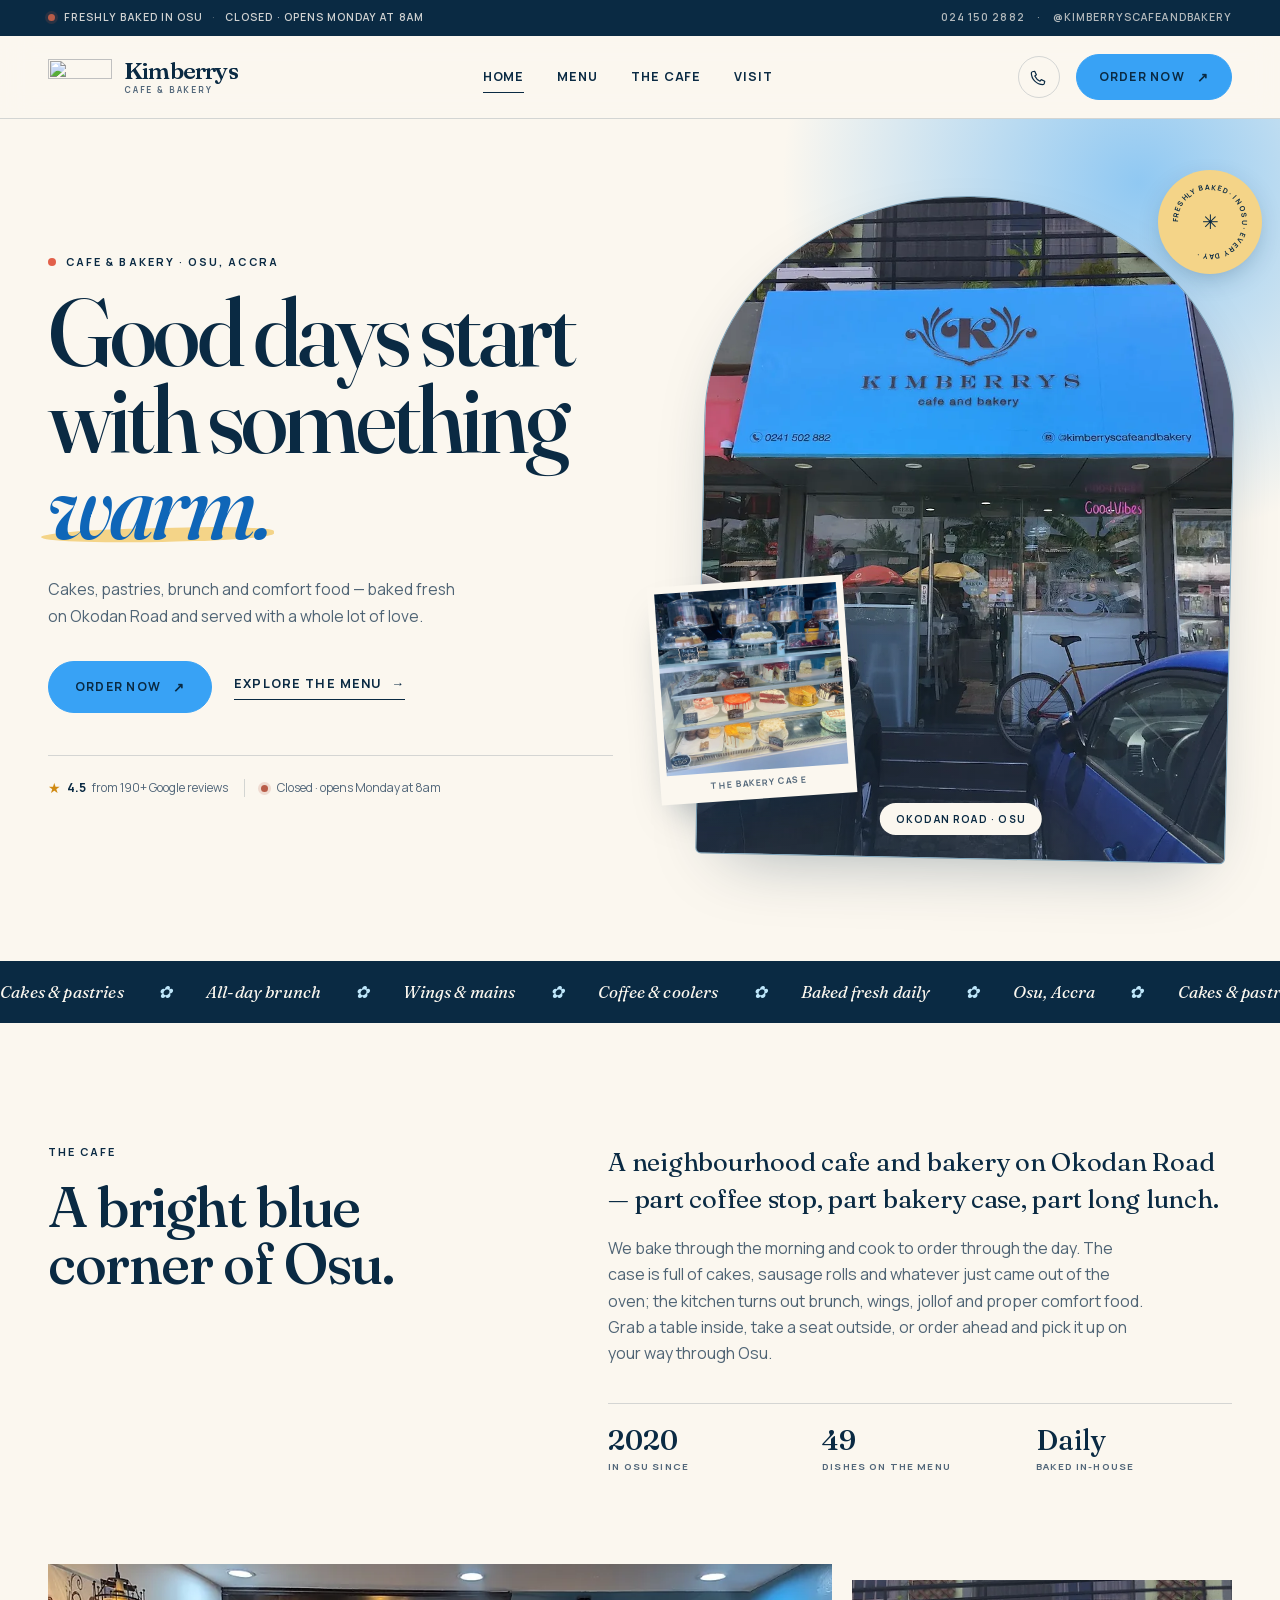
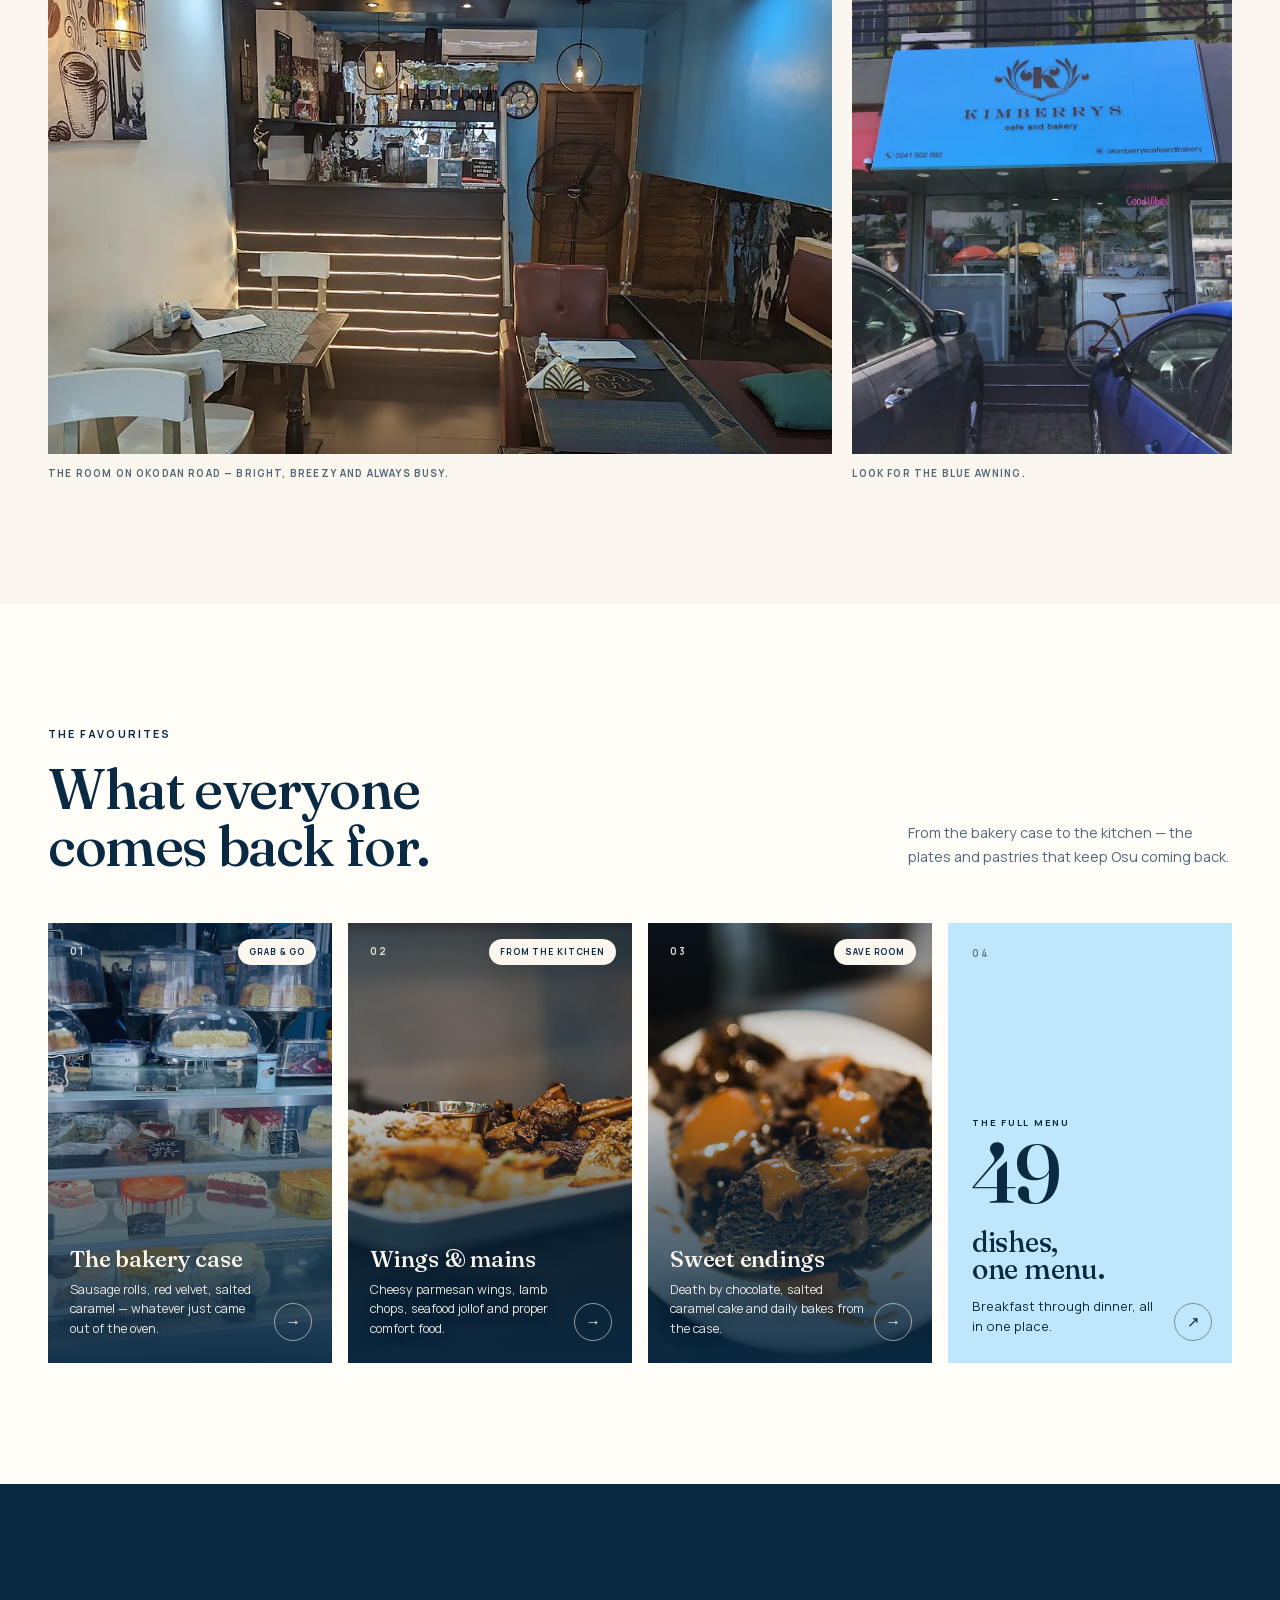
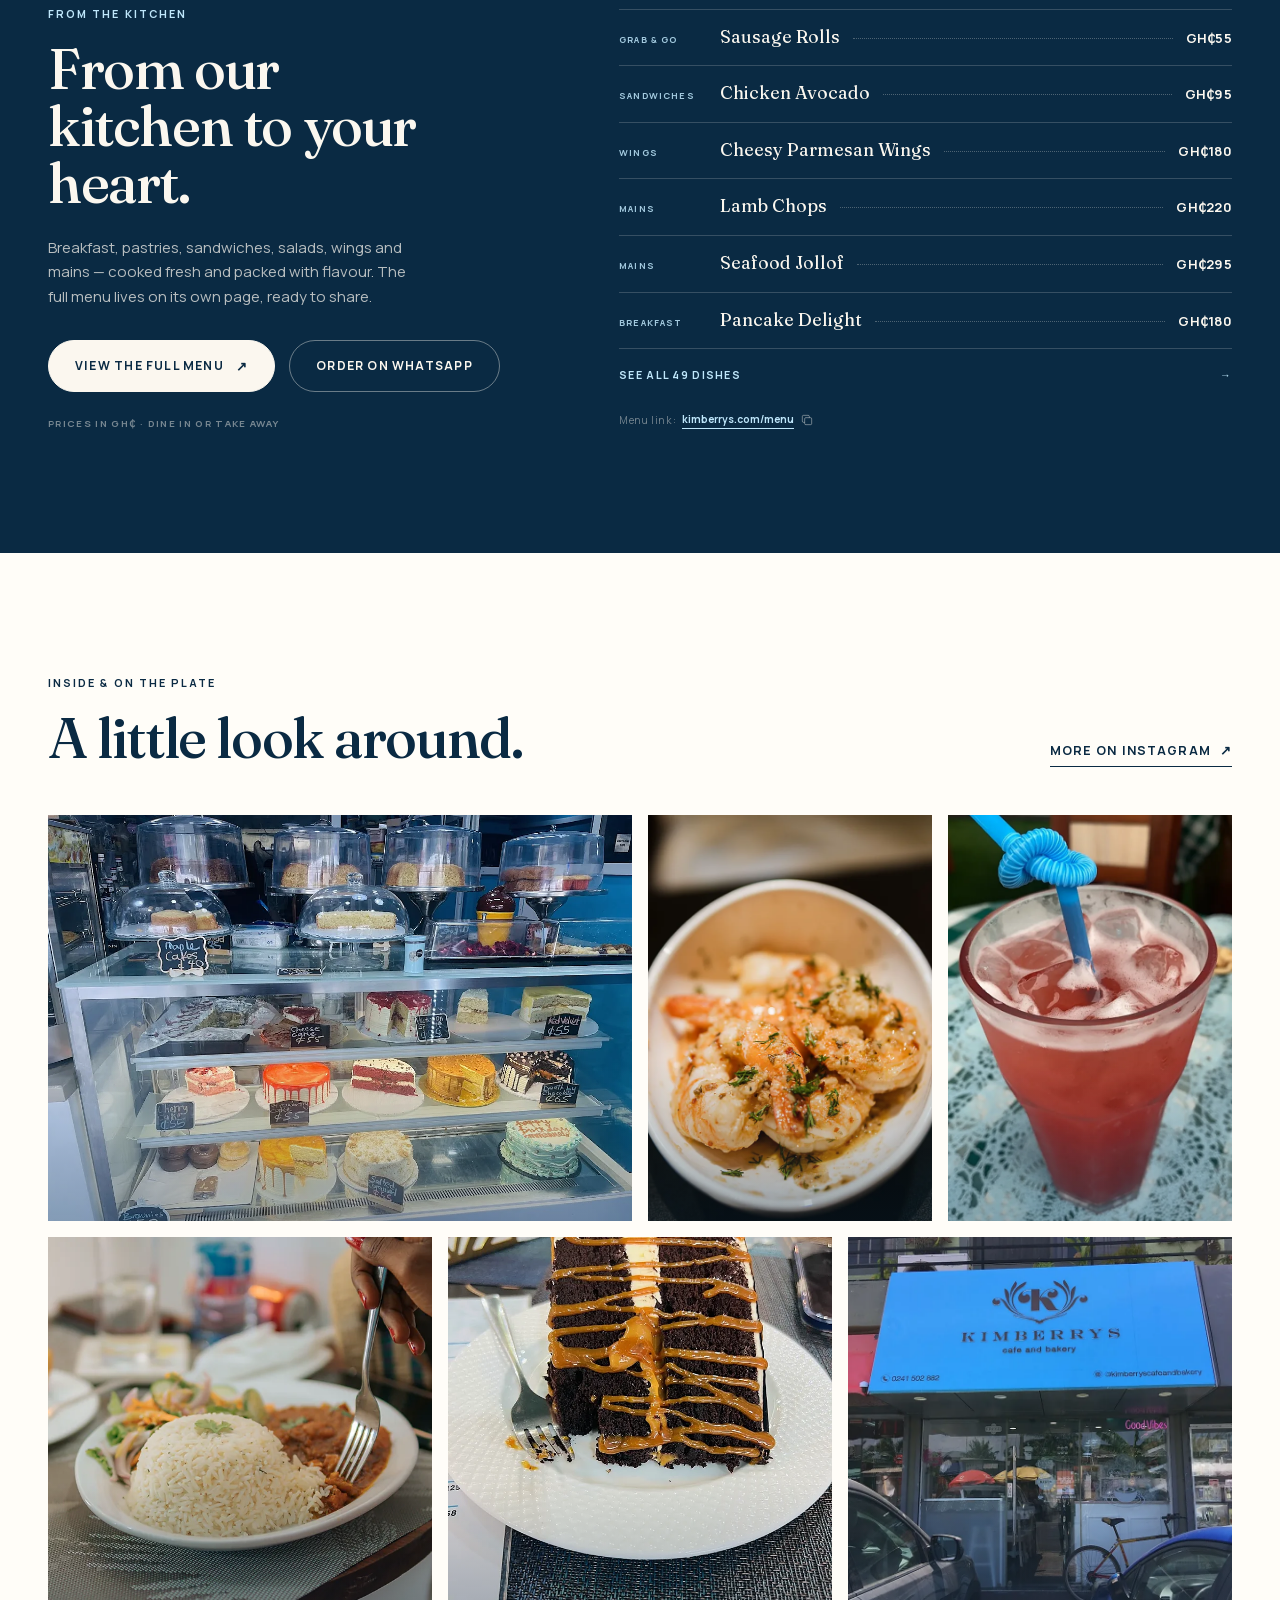
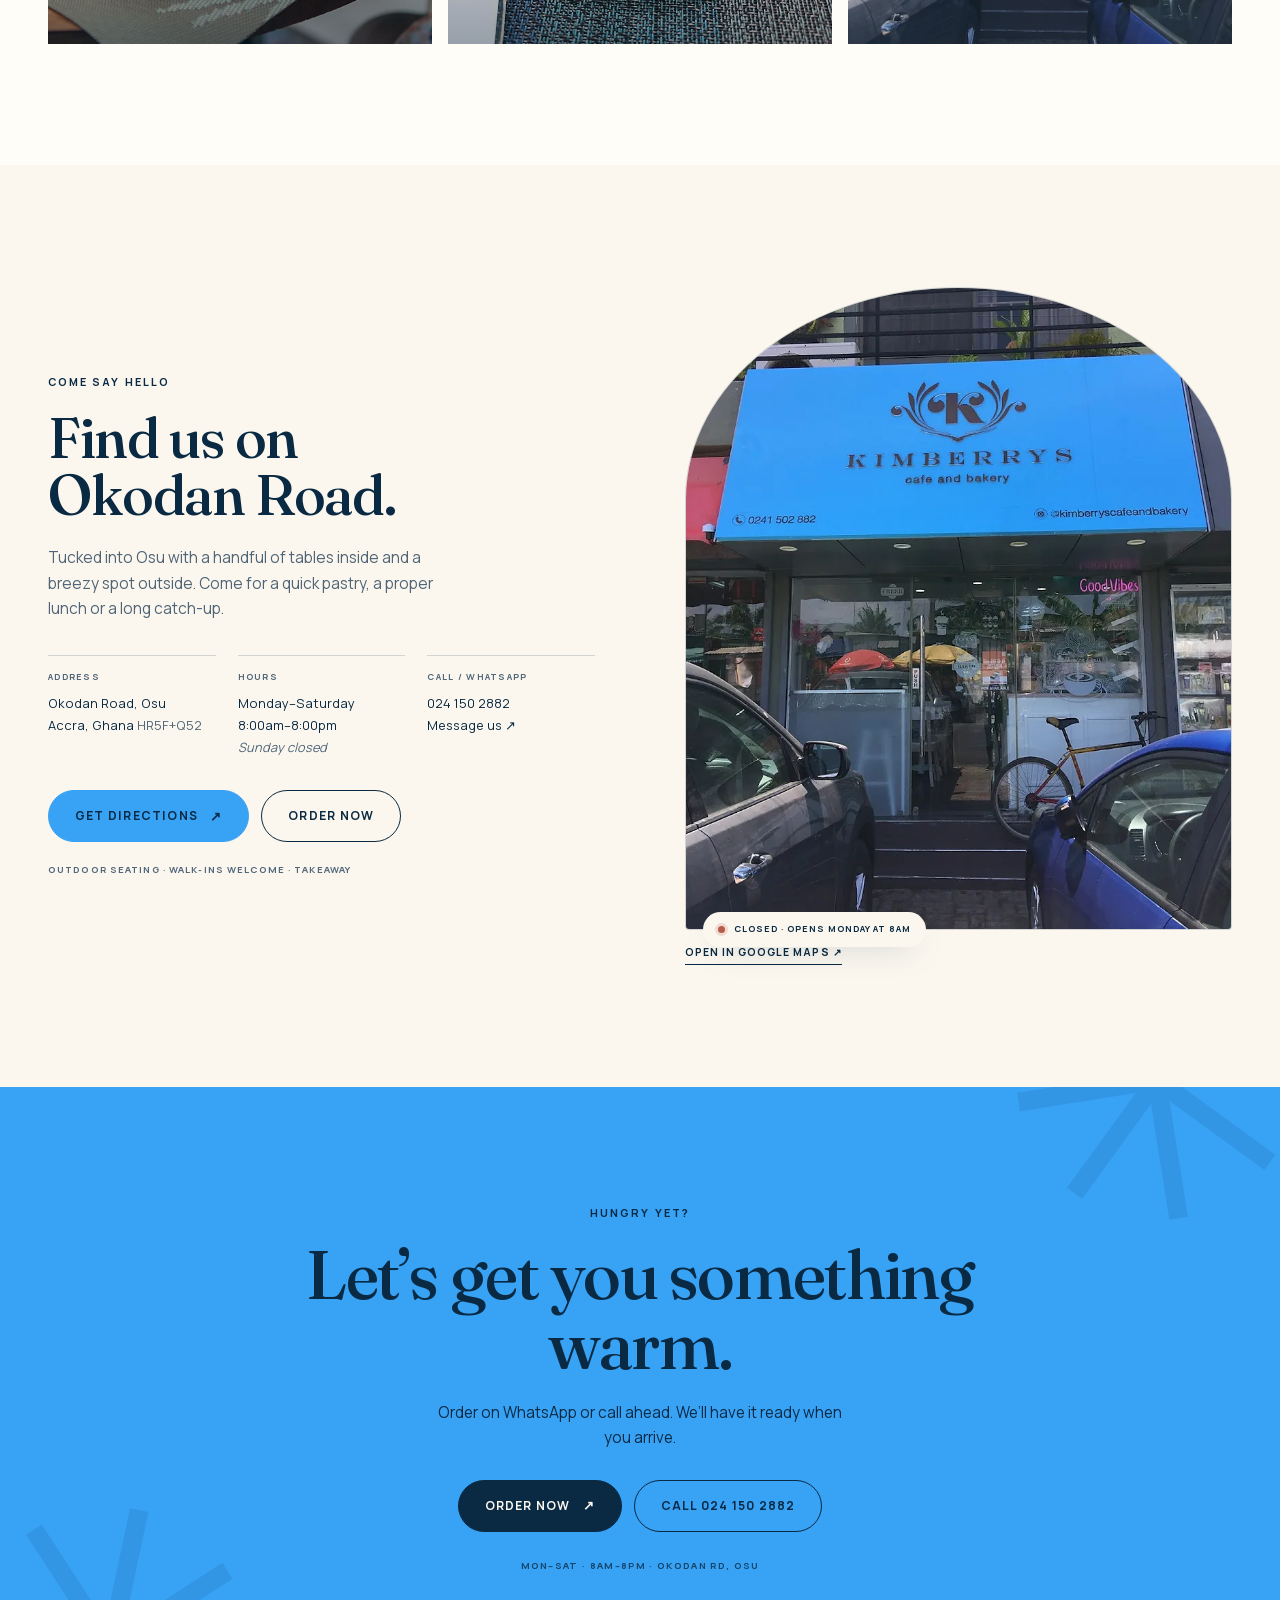
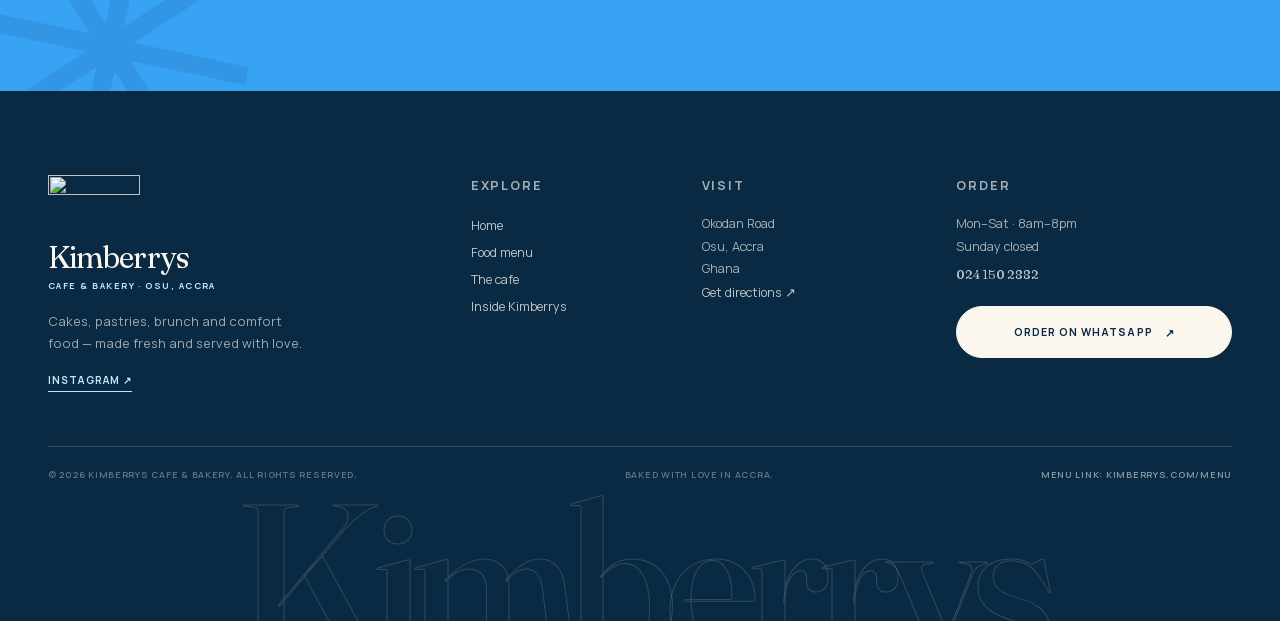
==== index.html @ 52221ce9 "Initial commit" ====
<!DOCTYPE html>
<html lang="en-GH">
<head>
  <meta charset="utf-8">
  <meta name="viewport" content="width=device-width, initial-scale=1">
  <title>Kimberrys Cafe &amp; Bakery — Osu, Accra</title>
  <meta name="description" content="Cakes, pastries, brunch and comfort food, baked fresh on Okodan Road in Osu, Accra. Open Mon–Sat, 8am–8pm. Order on WhatsApp or browse the full menu.">
  <link rel="canonical" href="https://kimberrys.com/">
  <meta name="theme-color" content="#bfe7fb">

  <meta property="og:type" content="website">
  <meta property="og:site_name" content="Kimberrys Cafe &amp; Bakery">
  <meta property="og:title" content="Kimberrys Cafe &amp; Bakery — Osu, Accra">
  <meta property="og:description" content="Good days start with something warm. Cakes, pastries, brunch and comfort food, made fresh in Osu.">
  <meta property="og:url" content="https://kimberrys.com/">
  <meta property="og:image" content="https://kimberrys.com/assets/brand/og-cover.jpg">
  <meta property="og:image:width" content="1200">
  <meta property="og:image:height" content="630">
  <meta property="og:locale" content="en_GH">
  <meta name="twitter:card" content="summary_large_image">
  <meta name="twitter:title" content="Kimberrys Cafe &amp; Bakery — Osu, Accra">
  <meta name="twitter:description" content="Good days start with something warm. Cakes, pastries, brunch and comfort food, made fresh in Osu.">
  <meta name="twitter:image" content="https://kimberrys.com/assets/brand/og-cover.jpg">

  <link rel="icon" href="assets/brand/favicon-32.png" sizes="32x32" type="image/png">
  <link rel="icon" href="assets/brand/favicon-16.png" sizes="16x16" type="image/png">
  <link rel="apple-touch-icon" href="assets/brand/apple-touch-icon.png">
  <link rel="manifest" href="site.webmanifest">
  <link rel="preload" href="assets/fonts/fraunces.woff2" as="font" type="font/woff2" crossorigin>
  <link rel="preload" href="assets/fonts/manrope.woff2" as="font" type="font/woff2" crossorigin>
  <link rel="preload" as="image" href="assets/img/storefront.webp">
  <link rel="stylesheet" href="styles.css">
  <script type="application/ld+json">
  {
    "@context": "https://schema.org",
    "@type": "CafeOrCoffeeShop",
    "@id": "https://kimberrys.com/#cafe",
    "name": "Kimberrys Cafe & Bakery",
    "alternateName": "Kimberrys",
    "description": "A neighbourhood cafe and bakery in Osu, Accra, known for cakes, pastries, sausage rolls, brunch and comfort food.",
    "url": "https://kimberrys.com/",
    "hasMenu": "https://kimberrys.com/menu",
    "image": [
      "https://kimberrys.com/assets/brand/og-cover.jpg",
      "https://kimberrys.com/assets/img/pastry-case-wide.webp",
      "https://kimberrys.com/assets/img/storefront.webp"
    ],
    "logo": "https://kimberrys.com/assets/brand/icon-512.png",
    "telephone": "+233241502882",
    "priceRange": "GH₵45–GH₵295",
    "servesCuisine": ["Cafe", "Bakery", "Ghanaian", "Continental"],
    "address": {
      "@type": "PostalAddress",
      "streetAddress": "Okodan Road",
      "addressLocality": "Osu, Accra",
      "addressRegion": "Greater Accra",
      "addressCountry": "GH"
    },
    "geo": {
      "@type": "GeoCoordinates",
      "latitude": 5.559414,
      "longitude": -0.177111
    },
    "hasMap": "https://www.google.com/maps/search/?api=1&query=Kimberrys%20Cafe%20and%20Bakery%20Okodan%20Road%20Accra",
    "openingHoursSpecification": [
      {
        "@type": "OpeningHoursSpecification",
        "dayOfWeek": ["Monday", "Tuesday", "Wednesday", "Thursday", "Friday", "Saturday"],
        "opens": "08:00",
        "closes": "20:00"
      }
    ],
    "sameAs": ["https://www.instagram.com/kimberryscafeandbakery/"],
    "aggregateRating": {
      "@type": "AggregateRating",
      "ratingValue": "4.5",
      "reviewCount": "192"
    }
  }
  </script>
</head>
<body class="page-home" data-page="home">
  <a class="skip-link" href="#main">Skip to content</a>

  <div class="topbar">
    <div class="wrap topbar__inner">
      <p class="topbar__note"><span class="status-dot" aria-hidden="true"></span> Freshly baked in Osu <span class="topbar__sep">·</span> <span data-open-text>Open Mon–Sat, 8am–8pm</span></p>
      <div class="topbar__links">
        <a href="tel:+233241502882">024 150 2882</a>
        <span aria-hidden="true">·</span>
        <a href="https://www.instagram.com/kimberryscafeandbakery/" target="_blank" rel="noopener">@kimberryscafeandbakery</a>
      </div>
    </div>
  </div>

  <header class="site-header" data-header>
    <div class="wrap header__inner">
      <a class="brand" href="index.html" aria-label="Kimberrys Cafe and Bakery — home">
        <img class="brand__mark" src="assets/brand/logo-mark-ink.png" alt="" width="72" height="41">
        <span class="brand__text"><span class="brand__name">Kimberrys</span><span class="brand__sub">Cafe &amp; Bakery</span></span>
      </a>
      <nav class="main-nav" aria-label="Primary">
        <a href="index.html" aria-current="page">Home</a>
        <a href="menu.html">Menu</a>
        <a href="index.html#cafe">The Cafe</a>
        <a href="index.html#visit">Visit</a>
      </nav>
      <div class="header__actions">
        <a class="header__phone" href="tel:+233241502882" aria-label="Call Kimberrys on 024 150 2882">
          <svg viewBox="0 0 24 24" aria-hidden="true"><path d="M6.6 3.2 9 8.1 6.8 9.8a15.4 15.4 0 0 0 7.4 7.4l1.7-2.2 4.9 2.4-.7 3.2a2 2 0 0 1-1.9 1.5C9.5 22.1 1.9 14.5 1.9 5.8A2 2 0 0 1 3.4 3.9l3.2-.7Z" fill="none" stroke="currentColor" stroke-width="1.7" stroke-linejoin="round"/></svg>
        </a>
        <a class="btn btn--ink header__cta" href="https://wa.me/233241502882?text=Hi%20Kimberrys!%20I%27d%20like%20to%20place%20an%20order.%20Could%20you%20let%20me%20know%20what%27s%20available%20today%3F" target="_blank" rel="noopener">Order Now <span class="btn__arrow" aria-hidden="true">↗</span></a>
        <button class="nav-toggle" type="button" aria-label="Open navigation" aria-expanded="false" aria-controls="nav-dialog" data-nav-open>
          <span></span><span></span>
        </button>
      </div>
    </div>
  </header>

  <dialog class="nav-dialog" id="nav-dialog" aria-label="Mobile navigation">
    <div class="nav-dialog__head">
      <a class="brand" href="index.html" aria-label="Kimberrys home">
        <img class="brand__mark" src="assets/brand/logo-mark-ink.png" alt="" width="72" height="41">
        <span class="brand__text"><span class="brand__name">Kimberrys</span><span class="brand__sub">Cafe &amp; Bakery</span></span>
      </a>
      <button class="nav-dialog__close" type="button" aria-label="Close navigation" data-nav-close>Close <span aria-hidden="true">×</span></button>
    </div>
    <nav class="nav-dialog__links" aria-label="Mobile primary">
      <a href="index.html" aria-current="page"><span>01</span> Home</a>
      <a href="menu.html"><span>02</span> Menu</a>
      <a href="index.html#cafe"><span>03</span> The Cafe</a>
      <a href="index.html#visit"><span>04</span> Visit</a>
    </nav>
    <div class="nav-dialog__foot">
      <p>Okodan Road, Osu · Accra, Ghana</p>
      <a class="btn btn--ink" href="https://wa.me/233241502882?text=Hi%20Kimberrys!%20I%27d%20like%20to%20place%20an%20order." target="_blank" rel="noopener">Order on WhatsApp <span class="btn__arrow" aria-hidden="true">↗</span></a>
      <a class="nav-dialog__phone" href="tel:+233241502882">024 150 2882</a>
    </div>
  </dialog>

  <main id="main">
    <section class="hero" id="top" aria-labelledby="hero-title">
      <div class="wrap hero__grid">
        <div class="hero__copy">
          <p class="eyebrow"><span class="eyebrow__dot" aria-hidden="true"></span> Cafe &amp; bakery · Osu, Accra</p>
          <h1 id="hero-title"><span>Good days start</span><span>with something</span><span><em>warm.</em></span></h1>
          <p class="hero__lede">Cakes, pastries, brunch and comfort food — baked fresh on Okodan Road and served with a whole lot of love.</p>
          <div class="hero__actions">
            <a class="btn btn--ink" href="https://wa.me/233241502882?text=Hi%20Kimberrys!%20I%27d%20like%20to%20place%20an%20order.%20Could%20you%20let%20me%20know%20what%27s%20available%20today%3F" target="_blank" rel="noopener">Order Now <span class="btn__arrow" aria-hidden="true">↗</span></a>
            <a class="link-arrow" href="menu.html">Explore the menu <span aria-hidden="true">→</span></a>
          </div>
          <div class="hero__meta">
            <p class="rating"><span class="rating__star" aria-hidden="true">★</span> <strong>4.5</strong> <span>from 190+ Google reviews</span></p>
            <span class="hero__meta-divider" aria-hidden="true"></span>
            <p class="status"><span class="status-dot" aria-hidden="true"></span> <span data-open-text>Open Mon–Sat · 8am–8pm</span></p>
          </div>
        </div>

        <div class="hero__visual">
          <div class="hero__arch">
            <img src="assets/img/storefront.webp" alt="The bright blue Kimberrys storefront on Okodan Road in Osu" width="800" height="1000" fetchpriority="high">
            <p class="hero__caption">Okodan Road · Osu</p>
          </div>
          <figure class="hero__inset">
            <img src="assets/img/pastry-case.webp" alt="Cakes and pastries in the Kimberrys display case" width="900" height="900" fetchpriority="high">
            <figcaption>The bakery case</figcaption>
          </figure>
          <div class="hero__sticker" aria-hidden="true">
            <svg viewBox="0 0 120 120">
              <defs><path id="stickerCircle" d="M60,60 m-43,0 a43,43 0 1,1 86,0 a43,43 0 1,1 -86,0"/></defs>
              <text><textPath href="#stickerCircle" startOffset="0">FRESHLY BAKED · IN OSU · EVERY DAY · </textPath></text>
            </svg>
            <span>✳</span>
          </div>
        </div>
      </div>
    </section>

    <div class="marquee" aria-hidden="true">
      <div class="marquee__track">
        <div class="marquee__group">
          <span>Cakes &amp; pastries</span><span class="marquee__flower">✿</span>
          <span>All-day brunch</span><span class="marquee__flower">✿</span>
          <span>Wings &amp; mains</span><span class="marquee__flower">✿</span>
          <span>Coffee &amp; coolers</span><span class="marquee__flower">✿</span>
          <span>Baked fresh daily</span><span class="marquee__flower">✿</span>
          <span>Osu, Accra</span><span class="marquee__flower">✿</span>
        </div>
        <div class="marquee__group">
          <span>Cakes &amp; pastries</span><span class="marquee__flower">✿</span>
          <span>All-day brunch</span><span class="marquee__flower">✿</span>
          <span>Wings &amp; mains</span><span class="marquee__flower">✿</span>
          <span>Coffee &amp; coolers</span><span class="marquee__flower">✿</span>
          <span>Baked fresh daily</span><span class="marquee__flower">✿</span>
          <span>Osu, Accra</span><span class="marquee__flower">✿</span>
        </div>
      </div>
    </div>

    <section class="intro section" id="cafe" aria-labelledby="cafe-title">
      <div class="wrap">
        <div class="intro__top">
          <div class="intro__heading">
            <p class="eyebrow">The cafe</p>
            <h2 id="cafe-title">A bright blue corner of Osu.</h2>
          </div>
          <div class="intro__copy">
            <p class="intro__lede">A neighbourhood cafe and bakery on Okodan Road — part coffee stop, part bakery case, part long lunch.</p>
            <p>We bake through the morning and cook to order through the day. The case is full of cakes, sausage rolls and whatever just came out of the oven; the kitchen turns out brunch, wings, jollof and proper comfort food. Grab a table inside, take a seat outside, or order ahead and pick it up on your way through Osu.</p>
            <div class="intro__facts">
              <div><strong>2020</strong><span>In Osu since</span></div>
              <div><strong>49</strong><span>Dishes on the menu</span></div>
              <div><strong>Daily</strong><span>Baked in-house</span></div>
            </div>
          </div>
        </div>

        <div class="story-strip">
          <figure class="story-strip__main">
            <img src="assets/img/interior.webp" alt="The blue-walled dining room and counter at Kimberrys cafe" width="1000" height="750" loading="lazy">
            <figcaption>The room on Okodan Road — bright, breezy and always busy.</figcaption>
          </figure>
          <figure class="story-strip__small">
            <img src="assets/img/storefront.webp" alt="The blue Kimberrys storefront on Okodan Road" width="800" height="1000" loading="lazy">
            <figcaption>Look for the blue awning.</figcaption>
          </figure>
        </div>
      </div>
    </section>

    <section class="favourites section" id="bakes" aria-labelledby="favourites-title">
      <div class="wrap">
        <div class="section-head">
          <div>
            <p class="eyebrow">The favourites</p>
            <h2 id="favourites-title">What everyone comes back for.</h2>
          </div>
          <p class="section-head__aside">From the bakery case to the kitchen — the plates and pastries that keep Osu coming back.</p>
        </div>

        <div class="fave-grid">
          <a class="fave-card" href="menu.html#pastries">
            <img src="assets/img/pastry-case.webp" alt="Cakes, brownies and pastries in the display case" width="900" height="900" loading="lazy">
            <span class="fave-card__index">01</span>
            <span class="fave-card__kicker">Grab &amp; go</span>
            <div class="fave-card__body">
              <h3>The bakery case</h3>
              <p>Sausage rolls, red velvet, salted caramel — whatever just came out of the oven.</p>
              <span class="round-arrow" aria-hidden="true">→</span>
            </div>
          </a>

          <a class="fave-card" href="menu.html#mains">
            <img src="assets/img/platter.webp" alt="A generous platter of grilled meats, seafood and sides" width="1000" height="700" loading="lazy">
            <span class="fave-card__index">02</span>
            <span class="fave-card__kicker">From the kitchen</span>
            <div class="fave-card__body">
              <h3>Wings &amp; mains</h3>
              <p>Cheesy parmesan wings, lamb chops, seafood jollof and proper comfort food.</p>
              <span class="round-arrow" aria-hidden="true">→</span>
            </div>
          </a>

          <a class="fave-card" href="menu.html#bakery">
            <img src="assets/img/chocolate-cake.webp" alt="A slice of rich chocolate cake with caramel sauce" width="800" height="1000" loading="lazy">
            <span class="fave-card__index">03</span>
            <span class="fave-card__kicker">Save room</span>
            <div class="fave-card__body">
              <h3>Sweet endings</h3>
              <p>Death by chocolate, salted caramel cake and daily bakes from the case.</p>
              <span class="round-arrow" aria-hidden="true">→</span>
            </div>
          </a>

          <a class="fave-card fave-card--cta" href="menu.html">
            <span class="fave-card__index">04</span>
            <p class="eyebrow">The full menu</p>
            <p class="fave-card__big">49</p>
            <h3>dishes,<br>one menu.</h3>
            <p>Breakfast through dinner, all in one place.</p>
            <span class="round-arrow" aria-hidden="true">↗</span>
          </a>
        </div>
      </div>
    </section>

    <section class="menu-preview section" id="menu-preview" aria-labelledby="menu-preview-title">
      <div class="wrap menu-preview__grid">
        <div class="menu-preview__intro">
          <p class="eyebrow eyebrow--light">From the kitchen</p>
          <h2 id="menu-preview-title">From our kitchen to your heart.</h2>
          <p>Breakfast, pastries, sandwiches, salads, wings and mains — cooked fresh and packed with flavour. The full menu lives on its own page, ready to share.</p>
          <div class="menu-preview__actions">
            <a class="btn btn--cream" href="menu.html">View the full menu <span class="btn__arrow" aria-hidden="true">↗</span></a>
            <a class="btn btn--ghost" href="https://wa.me/233241502882?text=Hi%20Kimberrys!%20I%27d%20like%20to%20place%20an%20order.%20Could%20you%20let%20me%20know%20what%27s%20available%20today%3F" target="_blank" rel="noopener">Order on WhatsApp</a>
          </div>
          <p class="menu-preview__note">Prices in GH₵ · Dine in or take away</p>
        </div>

        <div class="menu-preview__list">
          <a class="menu-row" href="menu.html#pastries">
            <span class="menu-row__cat">Grab &amp; go</span>
            <span class="menu-row__name">Sausage Rolls</span>
            <span class="menu-row__dots" aria-hidden="true"></span>
            <span class="menu-row__price">GH₵55</span>
          </a>
          <a class="menu-row" href="menu.html#sandwiches">
            <span class="menu-row__cat">Sandwiches</span>
            <span class="menu-row__name">Chicken Avocado</span>
            <span class="menu-row__dots" aria-hidden="true"></span>
            <span class="menu-row__price">GH₵95</span>
          </a>
          <a class="menu-row" href="menu.html#wings">
            <span class="menu-row__cat">Wings</span>
            <span class="menu-row__name">Cheesy Parmesan Wings</span>
            <span class="menu-row__dots" aria-hidden="true"></span>
            <span class="menu-row__price">GH₵180</span>
          </a>
          <a class="menu-row" href="menu.html#mains">
            <span class="menu-row__cat">Mains</span>
            <span class="menu-row__name">Lamb Chops</span>
            <span class="menu-row__dots" aria-hidden="true"></span>
            <span class="menu-row__price">GH₵220</span>
          </a>
          <a class="menu-row" href="menu.html#mains">
            <span class="menu-row__cat">Mains</span>
            <span class="menu-row__name">Seafood Jollof</span>
            <span class="menu-row__dots" aria-hidden="true"></span>
            <span class="menu-row__price">GH₵295</span>
          </a>
          <a class="menu-row" href="menu.html#breakfast">
            <span class="menu-row__cat">Breakfast</span>
            <span class="menu-row__name">Pancake Delight</span>
            <span class="menu-row__dots" aria-hidden="true"></span>
            <span class="menu-row__price">GH₵180</span>
          </a>
          <a class="menu-preview__all" href="menu.html">See all 49 dishes <span aria-hidden="true">→</span></a>
          <p class="menu-preview__share">Menu link: <button class="text-button text-button--light" type="button" data-copy-menu>kimberrys.com/menu</button> <svg class="icon icon--small" viewBox="0 0 24 24" aria-hidden="true"><rect x="8" y="8" width="12" height="12" rx="2" fill="none" stroke="currentColor" stroke-width="1.6"/><path d="M16 8V6a2 2 0 0 0-2-2H6a2 2 0 0 0-2 2v8a2 2 0 0 0 2 2h2" fill="none" stroke="currentColor" stroke-width="1.6"/></svg></p>
        </div>
      </div>
    </section>

    <section class="gallery section" id="gallery" aria-labelledby="gallery-title">
      <div class="wrap">
        <div class="section-head">
          <div>
            <p class="eyebrow">Inside &amp; on the plate</p>
            <h2 id="gallery-title">A little look around.</h2>
          </div>
          <a class="link-arrow" href="https://www.instagram.com/kimberryscafeandbakery/" target="_blank" rel="noopener">More on Instagram <span aria-hidden="true">↗</span></a>
        </div>

        <div class="gallery__grid">
          <button class="gallery__item gallery__item--a" type="button" data-lightbox data-full="assets/img/pastry-case-wide.webp" data-caption="The bakery case, ready for the day." aria-label="View photo: the bakery case">
            <img src="assets/img/pastry-case-wide.webp" alt="Cakes and pastries in the Kimberrys display case" width="1200" height="800" loading="lazy">
            <span class="gallery__view">View <span aria-hidden="true">↗</span></span>
          </button>
          <button class="gallery__item gallery__item--b" type="button" data-lightbox data-full="assets/img/cooler.webp" data-caption="Something cold for a warm Accra afternoon." aria-label="View photo: a cold drink">
            <img src="assets/img/cooler.webp" alt="A cold red drink with a blue straw on a cafe table" width="640" height="960" loading="lazy">
            <span class="gallery__view">View <span aria-hidden="true">↗</span></span>
          </button>
          <button class="gallery__item gallery__item--c" type="button" data-lightbox data-full="assets/img/shrimp.webp" data-caption="Garlic shrimp, made to order." aria-label="View photo: garlic shrimp">
            <img src="assets/img/shrimp.webp" alt="A bowl of garlic shrimp garnished with herbs" width="700" height="875" loading="lazy">
            <span class="gallery__view">View <span aria-hidden="true">↗</span></span>
          </button>
          <button class="gallery__item gallery__item--d" type="button" data-lightbox data-full="assets/img/cake-slice.webp" data-caption="Cake, because it’s always a good time." aria-label="View photo: a slice of cake">
            <img src="assets/img/cake-slice.webp" alt="A slice of chocolate cake drizzled with caramel" width="720" height="900" loading="lazy">
            <span class="gallery__view">View <span aria-hidden="true">↗</span></span>
          </button>
          <button class="gallery__item gallery__item--e" type="button" data-lightbox data-full="assets/img/garlic-rice.webp" data-caption="Garlic rice, chicken stew and a fresh side salad." aria-label="View photo: garlic rice and chicken stew">
            <img src="assets/img/garlic-rice.webp" alt="Garlic rice with chicken stew and a side salad" width="1000" height="660" loading="lazy">
            <span class="gallery__view">View <span aria-hidden="true">↗</span></span>
          </button>
          <button class="gallery__item gallery__item--f" type="button" data-lightbox data-full="assets/img/storefront.webp" data-caption="Find us on Okodan Road, Osu." aria-label="View photo: the Kimberrys storefront">
            <img src="assets/img/storefront.webp" alt="The blue Kimberrys storefront on Okodan Road" width="800" height="1000" loading="lazy">
            <span class="gallery__view">View <span aria-hidden="true">↗</span></span>
          </button>
        </div>
      </div>
    </section>

    <section class="visit section" id="visit" aria-labelledby="visit-title">
      <div class="wrap visit__grid">
        <div class="visit__copy">
          <p class="eyebrow">Come say hello</p>
          <h2 id="visit-title">Find us on Okodan Road.</h2>
          <p class="visit__lede">Tucked into Osu with a handful of tables inside and a breezy spot outside. Come for a quick pastry, a proper lunch or a long catch-up.</p>

          <div class="visit__details">
            <div class="visit__detail">
              <span>Address</span>
              <p>Okodan Road, Osu<br>Accra, Ghana <span class="muted">HR5F+Q52</span></p>
            </div>
            <div class="visit__detail">
              <span>Hours</span>
              <p>Monday–Saturday<br>8:00am–8:00pm<br><em>Sunday closed</em></p>
            </div>
            <div class="visit__detail">
              <span>Call / WhatsApp</span>
              <p><a href="tel:+233241502882">024 150 2882</a><br><a href="https://wa.me/233241502882" target="_blank" rel="noopener">Message us ↗</a></p>
            </div>
          </div>

          <div class="visit__actions">
            <a class="btn btn--ink" href="https://www.google.com/maps/search/?api=1&query=Kimberrys%20Cafe%20and%20Bakery%20Okodan%20Road%20Accra" target="_blank" rel="noopener">Get directions <span class="btn__arrow" aria-hidden="true">↗</span></a>
            <a class="btn btn--outline" href="https://wa.me/233241502882?text=Hi%20Kimberrys!%20I%27d%20like%20to%20place%20an%20order." target="_blank" rel="noopener">Order Now</a>
          </div>
          <p class="visit__note">Outdoor seating · Walk-ins welcome · Takeaway</p>
        </div>

        <div class="visit__media">
          <img src="assets/img/storefront.webp" alt="The blue Kimberrys storefront on Okodan Road, Osu" width="800" height="1000" loading="lazy">
          <p class="visit__badge"><span class="status-dot" aria-hidden="true"></span> <span data-open-text>Open today · 8am–8pm</span></p>
          <a class="visit__map" href="https://www.google.com/maps/search/?api=1&query=Kimberrys%20Cafe%20and%20Bakery%20Okodan%20Road%20Accra" target="_blank" rel="noopener">Open in Google Maps <span aria-hidden="true">↗</span></a>
        </div>
      </div>
    </section>

    <section class="cta-band" aria-labelledby="cta-title">
      <div class="wrap cta-band__inner">
        <p class="eyebrow">Hungry yet?</p>
        <h2 id="cta-title">Let’s get you something warm.</h2>
        <p>Order on WhatsApp or call ahead. We’ll have it ready when you arrive.</p>
        <div class="cta-band__actions">
          <a class="btn btn--ink" href="https://wa.me/233241502882?text=Hi%20Kimberrys!%20I%27d%20like%20to%20place%20an%20order.%20Could%20you%20let%20me%20know%20what%27s%20available%20today%3F" target="_blank" rel="noopener">Order Now <span class="btn__arrow" aria-hidden="true">↗</span></a>
          <a class="btn btn--outline" href="tel:+233241502882">Call 024 150 2882</a>
        </div>
        <p class="cta-band__note">Mon–Sat · 8am–8pm · Okodan Rd, Osu</p>
      </div>
    </section>
  </main>

  <footer class="site-footer">
    <div class="wrap footer__top">
      <div class="footer__brand">
        <img class="footer__mark" src="assets/brand/logo-mark-cream.png" alt="" width="150" height="86" loading="lazy">
        <p class="footer__name">Kimberrys</p>
        <p class="footer__tag">Cafe &amp; Bakery · Osu, Accra</p>
        <p class="footer__blurb">Cakes, pastries, brunch and comfort food — made fresh and served with love.</p>
        <a class="footer__ig" href="https://www.instagram.com/kimberryscafeandbakery/" target="_blank" rel="noopener">Instagram <span aria-hidden="true">↗</span></a>
      </div>
      <div class="footer__col">
        <p class="footer__label">Explore</p>
        <a href="index.html">Home</a>
        <a href="menu.html">Food menu</a>
        <a href="index.html#cafe">The cafe</a>
        <a href="index.html#gallery">Inside Kimberrys</a>
      </div>
      <div class="footer__col">
        <p class="footer__label">Visit</p>
        <p>Okodan Road<br>Osu, Accra<br>Ghana</p>
        <a href="https://www.google.com/maps/search/?api=1&query=Kimberrys%20Cafe%20and%20Bakery%20Okodan%20Road%20Accra" target="_blank" rel="noopener">Get directions ↗</a>
      </div>
      <div class="footer__col footer__col--order">
        <p class="footer__label">Order</p>
        <p>Mon–Sat · 8am–8pm<br>Sunday closed</p>
        <a class="footer__phone" href="tel:+233241502882">024 150 2882</a>
        <a class="btn btn--cream" href="https://wa.me/233241502882?text=Hi%20Kimberrys!%20I%27d%20like%20to%20place%20an%20order." target="_blank" rel="noopener">Order on WhatsApp <span class="btn__arrow" aria-hidden="true">↗</span></a>
      </div>
    </div>
    <div class="wrap footer__bottom">
      <p>© 2026 Kimberrys Cafe &amp; Bakery. All rights reserved.</p>
      <p class="footer__made">Baked with love in Accra.</p>
      <p><a href="menu.html">Menu link: kimberrys.com/menu</a></p>
    </div>
    <p class="footer__watermark" aria-hidden="true">Kimberrys</p>
  </footer>

  <div class="mobile-cta">
    <a class="mobile-cta__menu" href="menu.html">View menu</a>
    <a class="btn btn--ink" href="https://wa.me/233241502882?text=Hi%20Kimberrys!%20I%27d%20like%20to%20place%20an%20order." target="_blank" rel="noopener">Order Now <span aria-hidden="true">↗</span></a>
  </div>

  <dialog class="lightbox" id="lightbox" aria-label="Photo viewer">
    <div class="lightbox__bar">
      <p data-lightbox-caption></p>
      <button class="lightbox__close" type="button" aria-label="Close photo" data-lightbox-close>Close ×</button>
    </div>
    <div class="lightbox__stage">
      <button class="lightbox__nav lightbox__nav--prev" type="button" aria-label="Previous photo" data-lightbox-prev>←</button>
      <img data-lightbox-img src="assets/img/pastry-case-wide.webp" alt="">
      <button class="lightbox__nav lightbox__nav--next" type="button" aria-label="Next photo" data-lightbox-next>→</button>
    </div>
  </dialog>

  <div class="toast" data-toast role="status" aria-live="polite"></div>
  <script src="script.js" defer></script>
</body>
</html>
---- styles.css ----
/* ============================================================
   Kimberrys Cafe & Bakery — Osu, Accra
   A hand-built, dependency-free stylesheet.
   1. Foundations  2. Header & nav  3. Hero  4. Story
   ============================================================ */

/* ---------- Fonts ---------- */
@font-face {
  font-family: "Fraunces";
  font-style: normal;
  font-weight: 100 900;
  font-display: swap;
  src: url("assets/fonts/fraunces.woff2") format("woff2");
}
@font-face {
  font-family: "Fraunces";
  font-style: italic;
  font-weight: 100 900;
  font-display: swap;
  src: url("assets/fonts/fraunces-italic.woff2") format("woff2");
}
@font-face {
  font-family: "Manrope";
  font-style: normal;
  font-weight: 200 800;
  font-display: swap;
  src: url("assets/fonts/manrope.woff2") format("woff2");
}

/* ---------- 1. Foundations ---------- */
:root {
  --ink: #0a2a43;
  --ink-soft: #123f63;
  --blue: #38a2f5;
  --blue-deep: #0f66b8;
  --aqua: #bfe7fb;
  --aqua-deep: #63c4f6;
  --aqua-wash: #e8f6fd;
  --cream: #fbf7ef;
  --cream-2: #fffdf8;
  --butter: #f4d488;
  --coral: #e2604a;
  --muted: #52677a;
  --line: rgba(10, 42, 67, 0.16);
  --line-light: rgba(251, 247, 240, 0.18);
  --wrap: 1240px;
  --header-h: 82px;
  --ease: cubic-bezier(0.22, 1, 0.36, 1);
  --shadow: 0 26px 70px -32px rgba(10, 42, 67, 0.4);
}

*,
*::before,
*::after { box-sizing: border-box; }

html {
  scroll-behavior: smooth;
  scroll-padding-top: calc(var(--header-h) + 90px);
  -webkit-text-size-adjust: 100%;
}

body {
  margin: 0;
  background: var(--cream);
  color: var(--ink);
  font-family: "Manrope", "Helvetica Neue", Arial, sans-serif;
  font-size: 16px;
  font-weight: 400;
  line-height: 1.65;
  -webkit-font-smoothing: antialiased;
  text-rendering: optimizeLegibility;
  overflow-x: hidden;
}

body.is-locked { overflow: hidden; }

img { display: block; max-width: 100%; height: auto; }
a { color: inherit; text-decoration: none; }
button { font: inherit; color: inherit; }
input, textarea, select { font: inherit; }
figure { margin: 0; }
p { margin: 0; }
ul, ol { margin: 0; padding: 0; list-style: none; }

::selection { background: var(--aqua-deep); color: var(--ink); }

:focus-visible {
  outline: 3px solid var(--coral);
  outline-offset: 4px;
  border-radius: 2px;
}

svg { display: block; }

h1, h2, h3, h4 {
  margin: 0;
  font-family: "Fraunces", Georgia, serif;
  font-weight: 500;
  line-height: 1.02;
  letter-spacing: -0.025em;
  font-optical-sizing: auto;
}

h1 { font-size: clamp(3.6rem, 7.4vw, 7rem); line-height: 0.91; letter-spacing: -0.04em; }
h2 { font-size: clamp(2.35rem, 4.4vw, 4.1rem); line-height: 1.01; }
h3 { font-size: 1.25rem; line-height: 1.2; letter-spacing: -0.01em; }

em { font-style: italic; }

.wrap {
  width: min(var(--wrap), calc(100% - 96px));
  margin-inline: auto;
}

.section { padding: clamp(78px, 9.5vw, 132px) 0; }

.visually-hidden {
  position: absolute !important;
  width: 1px; height: 1px;
  padding: 0; margin: -1px;
  overflow: hidden;
  clip: rect(0 0 0 0);
  white-space: nowrap;
  border: 0;
}

.skip-link {
  position: fixed;
  top: 10px; left: 10px;
  z-index: 200;
  padding: 12px 20px;
  background: var(--ink);
  color: var(--cream);
  font-size: 0.8rem;
  font-weight: 700;
  transform: translateY(-150%);
  transition: transform 0.2s ease;
}
.skip-link:focus { transform: none; }

[hidden] { display: none !important; }

.eyebrow {
  display: flex;
  align-items: center;
  gap: 10px;
  margin-bottom: 20px;
  font-size: 0.68rem;
  font-weight: 700;
  letter-spacing: 0.19em;
  line-height: 1.4;
  text-transform: uppercase;
  color: var(--ink);
}
.eyebrow--light { color: var(--aqua); }
.eyebrow__dot {
  width: 8px; height: 8px;
  flex: none;
  border-radius: 50%;
  background: var(--coral);
}

.status-dot {
  display: inline-block;
  width: 7px; height: 7px;
  flex: none;
  border-radius: 50%;
  background: #2f9e68;
  box-shadow: 0 0 0 3px rgba(47, 158, 104, 0.16);
  animation: pulse 2.6s ease-out infinite;
}
.status-dot--closed { background: #b85c48; box-shadow: 0 0 0 3px rgba(184, 92, 72, 0.18); animation: none; }
@keyframes pulse {
  0%, 100% { box-shadow: 0 0 0 3px rgba(47, 158, 104, 0.16); }
  50% { box-shadow: 0 0 0 6px rgba(47, 158, 104, 0); }
}

/* Buttons & links */
.btn {
  display: inline-flex;
  align-items: center;
  justify-content: center;
  gap: 12px;
  min-height: 52px;
  padding: 14px 26px;
  white-space: nowrap;
  border: 1px solid transparent;
  border-radius: 999px;
  font-size: 0.76rem;
  font-weight: 700;
  letter-spacing: 0.1em;
  line-height: 1;
  text-transform: uppercase;
  cursor: pointer;
  transition: background-color 0.25s var(--ease), color 0.25s var(--ease),
    border-color 0.25s var(--ease), transform 0.25s var(--ease);
}
.btn:hover { transform: translateY(-2px); }
.btn:active { transform: translateY(0); }
.btn__arrow { font-size: 1.05em; line-height: 1; transition: transform 0.25s var(--ease); }
.btn:hover .btn__arrow { transform: translate(2px, -2px); }
.btn .icon { width: 18px; height: 18px; }

.btn--ink { background: var(--blue); border-color: var(--blue); color: var(--ink); }
.btn--ink:hover { background: var(--blue-deep); border-color: var(--blue-deep); color: var(--cream); }

.btn--cream { background: var(--cream); border-color: var(--cream); color: var(--ink); }
.btn--cream:hover { background: var(--aqua); border-color: var(--aqua); }

.btn--outline { background: transparent; border-color: var(--ink); color: var(--ink); }
.btn--outline:hover { background: var(--ink); color: var(--cream); }

.btn--ghost { background: transparent; border-color: rgba(251, 247, 240, 0.4); color: var(--cream); }
.btn--ghost:hover { border-color: var(--aqua); color: var(--aqua); }

.btn--whatsapp { background: #1f8a5b; border-color: #1f8a5b; color: #fff; }
.btn--whatsapp:hover { background: #17704a; border-color: #17704a; }

.link-arrow {
  display: inline-flex;
  align-items: center;
  gap: 9px;
  padding-bottom: 4px;
  border-bottom: 1px solid currentColor;
  font-size: 0.79rem;
  font-weight: 700;
  letter-spacing: 0.09em;
  text-transform: uppercase;
  transition: gap 0.25s var(--ease), color 0.25s var(--ease);
}
.link-arrow:hover { gap: 15px; color: var(--coral); }

.text-button {
  display: inline;
  padding: 0;
  border: 0;
  border-bottom: 1px solid currentColor;
  background: none;
  font-size: inherit;
  font-weight: 700;
  cursor: pointer;
  transition: color 0.2s ease;
}
.text-button:hover { color: var(--coral); }
.text-button--light { color: var(--aqua); }
.text-button--light:hover { color: var(--butter); }

.icon { width: 20px; height: 20px; }
.icon--small { display: inline-block; width: 14px; height: 14px; vertical-align: -2px; }

/* ---------- 2. Topbar, header & nav ---------- */
.topbar {
  background: var(--ink);
  color: var(--cream);
  font-size: 0.66rem;
  font-weight: 600;
  letter-spacing: 0.1em;
  text-transform: uppercase;
}
.topbar__inner {
  display: flex;
  align-items: center;
  justify-content: space-between;
  gap: 24px;
  min-height: 36px;
}
.topbar__note { display: flex; align-items: center; gap: 9px; color: rgba(251, 247, 240, 0.82); }
.topbar__sep { color: rgba(251, 247, 240, 0.35); }
.topbar__links { display: flex; align-items: center; gap: 12px; color: rgba(251, 247, 240, 0.7); }
.topbar__links a { transition: color 0.2s ease; }
.topbar__links a:hover { color: var(--aqua); }

.site-header {
  position: sticky;
  top: 0;
  z-index: 50;
  background: rgba(251, 247, 240, 0.94);
  border-bottom: 1px solid var(--line);
  backdrop-filter: blur(14px);
  -webkit-backdrop-filter: blur(14px);
  transition: box-shadow 0.3s ease, background-color 0.3s ease;
}
.site-header.is-scrolled { background: rgba(251, 247, 240, 0.98); box-shadow: 0 12px 40px -28px rgba(10, 42, 67, 0.55); }
.header__inner {
  display: flex;
  align-items: center;
  justify-content: space-between;
  gap: 28px;
  height: var(--header-h);
}
.brand { display: inline-flex; align-items: center; gap: 12px; flex: none; }
.brand__mark { width: 64px; height: auto; }
.brand__text { display: flex; flex-direction: column; line-height: 1; }
.brand__name {
  font-family: "Fraunces", Georgia, serif;
  font-size: 1.45rem;
  font-weight: 600;
  letter-spacing: -0.035em;
}
.brand__sub {
  margin-top: 4px;
  font-size: 0.52rem;
  font-weight: 700;
  letter-spacing: 0.22em;
  text-transform: uppercase;
  color: var(--muted);
}

.main-nav { display: flex; align-items: center; gap: clamp(18px, 2.6vw, 38px); }
.main-nav a {
  position: relative;
  padding: 8px 0;
  font-size: 0.78rem;
  font-weight: 700;
  letter-spacing: 0.07em;
  text-transform: uppercase;
}
.main-nav a::after {
  content: "";
  position: absolute;
  left: 0; right: 0; bottom: 2px;
  height: 1px;
  background: currentColor;
  transform: scaleX(0);
  transform-origin: right;
  transition: transform 0.3s var(--ease);
}
.main-nav a:hover::after,
.main-nav a[aria-current="page"]::after { transform: scaleX(1); transform-origin: left; }

.header__actions { display: flex; align-items: center; gap: 16px; }
.header__phone {
  display: grid;
  place-items: center;
  width: 42px; height: 42px;
  border: 1px solid var(--line);
  border-radius: 50%;
  transition: background 0.2s ease, border-color 0.2s ease;
}
.header__phone svg { width: 17px; height: 17px; }
.header__phone:hover { background: var(--aqua); border-color: var(--aqua); }
.header__cta { flex: none; min-height: 46px; padding: 12px 22px; }

.nav-toggle {
  display: none;
  flex-direction: column;
  justify-content: center;
  gap: 6px;
  width: 44px; height: 44px;
  padding: 0;
  border: 1px solid var(--line);
  border-radius: 50%;
  background: none;
  cursor: pointer;
}
.nav-toggle span { display: block; width: 18px; height: 1.5px; margin-inline: auto; background: var(--ink); transition: transform 0.25s ease; }
.nav-toggle:hover span:first-child { transform: translateY(-1px); }

/* Mobile nav dialog */
.nav-dialog {
  position: fixed;
  inset: 0;
  z-index: 100;
  width: 100%;
  max-width: none;
  height: 100dvh;
  max-height: none;
  margin: 0;
  padding: clamp(22px, 5vw, 46px);
  border: 0;
  background: var(--cream);
  color: var(--ink);
}
.nav-dialog[open] { display: flex; flex-direction: column; }
.nav-dialog::backdrop { background: rgba(10, 42, 67, 0.4); backdrop-filter: blur(3px); }
.nav-dialog[open] .nav-dialog__head,
.nav-dialog[open] .nav-dialog__links,
.nav-dialog[open] .nav-dialog__foot { animation: dialogUp 0.55s var(--ease) both; }
.nav-dialog[open] .nav-dialog__links { animation-delay: 0.06s; }
.nav-dialog[open] .nav-dialog__foot { animation-delay: 0.12s; }
@keyframes dialogUp {
  from { opacity: 0; transform: translateY(22px); }
  to { opacity: 1; transform: none; }
}
.nav-dialog__head { display: flex; align-items: center; justify-content: space-between; gap: 20px; padding-bottom: 24px; border-bottom: 1px solid var(--line); }
.nav-dialog__close {
  display: inline-flex;
  align-items: center;
  gap: 6px;
  padding: 10px 0;
  border: 0;
  background: none;
  font-size: 0.7rem;
  font-weight: 700;
  letter-spacing: 0.12em;
  text-transform: uppercase;
  cursor: pointer;
}
.nav-dialog__close span { font-size: 1.5rem; line-height: 0.8; font-weight: 400; }
.nav-dialog__links { display: flex; flex-direction: column; margin-top: auto; padding: 32px 0; }
.nav-dialog__links a {
  display: flex;
  align-items: baseline;
  gap: 20px;
  padding: 12px 0;
  font-family: "Fraunces", Georgia, serif;
  font-size: clamp(2.4rem, 8vw, 3.6rem);
  line-height: 1.1;
  letter-spacing: -0.03em;
  border-bottom: 1px solid var(--line);
  transition: padding-left 0.25s var(--ease), color 0.2s ease;
}
.nav-dialog__links a:hover { padding-left: 10px; color: var(--coral); }
.nav-dialog__links a span {
  font-family: "Manrope", sans-serif;
  font-size: 0.62rem;
  font-weight: 700;
  letter-spacing: 0.12em;
  color: var(--muted);
}
.nav-dialog__foot { margin-top: auto; padding-top: 24px; border-top: 1px solid var(--line); }
.nav-dialog__foot p {
  margin-bottom: 18px;
  font-size: 0.68rem;
  font-weight: 700;
  letter-spacing: 0.12em;
  text-transform: uppercase;
  color: var(--muted);
}
.nav-dialog__foot .btn { width: 100%; }
.nav-dialog__phone { display: block; margin-top: 16px; text-align: center; font-family: "Fraunces", serif; font-size: 1.4rem; }

/* ---------- 3. Hero ---------- */
.hero {
  position: relative;
  padding: clamp(44px, 6vw, 84px) 0 clamp(64px, 8vw, 104px);
  overflow: hidden;
}
.hero::before {
  content: "";
  position: absolute;
  z-index: -1;
  width: 58vw; height: 58vw;
  max-width: 760px; max-height: 760px;
  right: -18vw; top: -24vw;
  border-radius: 50%;
  background: radial-gradient(circle, rgba(56, 162, 245, 0.55) 0%, rgba(56, 162, 245, 0) 68%);
}
.hero__grid {
  display: grid;
  grid-template-columns: 1.02fr 0.98fr;
  align-items: center;
  gap: clamp(40px, 6vw, 90px);
}
.hero__copy { max-width: 620px; }
.hero__copy h1 { margin-bottom: 28px; }
.hero__copy h1 span { display: block; }
.hero__copy h1 em {
  position: relative;
  display: inline-block;
  color: #0f66b8;
  z-index: 0;
}
.hero__copy h1 em::after {
  content: "";
  position: absolute;
  z-index: -1;
  left: -3%; right: -3%; bottom: 0.06em;
  height: 0.15em;
  background: var(--butter);
  transform: rotate(-1.2deg);
  border-radius: 50% 40% 45% 55%;
}
.hero__lede {
  max-width: 46ch;
  margin-bottom: 32px;
  font-size: clamp(0.98rem, 1.2vw, 1.08rem);
  line-height: 1.7;
  color: #4f6475;
}
.hero__actions { display: flex; flex-wrap: wrap; align-items: center; gap: 22px; }
.hero__meta {
  display: flex;
  align-items: center;
  flex-wrap: wrap;
  gap: 16px;
  margin-top: 42px;
  padding-top: 20px;
  border-top: 1px solid var(--line);
  font-size: 0.76rem;
  color: var(--muted);
}
.rating { display: flex; align-items: center; gap: 6px; }
.rating strong { color: var(--ink); }
.rating__star { color: #d08a12; font-size: 0.9rem; }
.hero__meta-divider { width: 1px; height: 18px; background: var(--line); }
.status { display: flex; align-items: center; gap: 9px; }

.hero__visual { position: relative; max-width: 530px; justify-self: end; width: 100%; }
.hero__arch {
  position: relative;
  aspect-ratio: 4 / 5;
  overflow: hidden;
  border-radius: 50% 50% 6px 6px / 34% 34% 6px 6px;
  border: 1px solid rgba(10, 42, 67, 0.35);
  background: var(--aqua);
  transform: rotate(1.2deg);
  box-shadow: var(--shadow);
}
.hero__arch img { width: 100%; height: 100%; object-fit: cover; }
.hero__arch::after {
  content: "";
  position: absolute;
  inset: 0;
  background: linear-gradient(180deg, rgba(10, 42, 67, 0) 55%, rgba(10, 42, 67, 0.36) 100%);
  pointer-events: none;
}
.hero__caption {
  position: absolute;
  z-index: 2;
  left: 50%;
  bottom: 22px;
  transform: translateX(-50%) rotate(-1.2deg);
  padding: 8px 16px;
  border-radius: 999px;
  background: var(--cream);
  color: var(--ink);
  font-size: 0.62rem;
  font-weight: 700;
  letter-spacing: 0.12em;
  text-transform: uppercase;
  white-space: nowrap;
}
.hero__inset {
  position: absolute;
  z-index: 2;
  left: -9%;
  bottom: 9%;
  width: 37%;
  padding: 7px;
  background: var(--cream);
  box-shadow: 0 20px 40px -20px rgba(10, 42, 67, 0.5);
  transform: rotate(-4deg);
}
.hero__inset img { aspect-ratio: 1; width: 100%; object-fit: cover; }
.hero__inset figcaption {
  padding: 6px 2px 1px;
  font-size: 0.55rem;
  font-weight: 700;
  letter-spacing: 0.12em;
  text-transform: uppercase;
  text-align: center;
  color: var(--muted);
}
.hero__sticker {
  position: absolute;
  z-index: 3;
  top: -26px;
  right: -30px;
  display: grid;
  place-items: center;
  width: 104px; height: 104px;
  border-radius: 50%;
  background: var(--butter);
  color: var(--ink);
  box-shadow: 0 8px 30px -12px rgba(10, 42, 67, 0.45);
}
.hero__sticker svg {
  position: absolute;
  inset: 7px;
  width: calc(100% - 14px);
  height: calc(100% - 14px);
  animation: spin 30s linear infinite;
}
.hero__sticker text {
  font-family: "Manrope", sans-serif;
  font-size: 9.5px;
  font-weight: 700;
  letter-spacing: 0.155em;
  fill: var(--ink);
}
.hero__sticker > span { font-size: 1.25rem; line-height: 1; }
@keyframes spin { to { transform: rotate(360deg); } }
/* ---------- Marquee ---------- */
.marquee {
  overflow: hidden;
  padding: 17px 0;
  background: var(--ink);
  color: var(--cream);
}
.marquee__track { display: flex; width: max-content; animation: marquee 46s linear infinite; }
.marquee:hover .marquee__track { animation-play-state: paused; }
.marquee__group { display: flex; flex-shrink: 0; align-items: center; gap: 34px; padding-right: 34px; }
.marquee span {
  font-family: "Fraunces", Georgia, serif;
  font-size: 1.06rem;
  font-style: italic;
  letter-spacing: 0.01em;
  white-space: nowrap;
}
.marquee__flower { font-style: normal; font-size: 0.7rem; color: var(--aqua); }
@keyframes marquee { to { transform: translateX(-50%); } }

/* ---------- 4. Story ---------- */
.intro { background: var(--cream); }
.intro__top {
  display: grid;
  grid-template-columns: 0.86fr 1.14fr;
  gap: clamp(40px, 7vw, 110px);
  align-items: start;
}
.intro__heading h2 { max-width: 12ch; }
.intro__lede {
  max-width: 54ch;
  margin-bottom: 18px;
  font-family: "Fraunces", Georgia, serif;
  font-size: clamp(1.3rem, 2vw, 1.65rem);
  line-height: 1.42;
  letter-spacing: -0.01em;
}
.intro__copy > p:not(.intro__lede) { max-width: 60ch; color: #4f6475; }
.intro__facts {
  display: grid;
  grid-template-columns: repeat(3, 1fr);
  gap: 18px;
  margin-top: 36px;
  padding-top: 22px;
  border-top: 1px solid var(--line);
}
.intro__facts strong {
  display: block;
  font-family: "Fraunces", Georgia, serif;
  font-size: clamp(1.5rem, 2.2vw, 2rem);
  font-weight: 500;
  line-height: 1;
}
.intro__facts span {
  display: block;
  margin-top: 6px;
  font-size: 0.6rem;
  font-weight: 700;
  letter-spacing: 0.12em;
  line-height: 1.5;
  text-transform: uppercase;
  color: var(--muted);
}

.story-strip {
  display: grid;
  grid-template-columns: 1.55fr 0.75fr;
  align-items: end;
  gap: 20px;
  margin-top: clamp(54px, 7vw, 96px);
}
.story-strip figure { min-width: 0; }
.story-strip__main img { width: 100%; aspect-ratio: 16 / 10; object-fit: cover; }
.story-strip__small img { width: 100%; aspect-ratio: 4 / 5; object-fit: cover; }
.story-strip figcaption {
  margin-top: 12px;
  font-size: 0.61rem;
  font-weight: 700;
  letter-spacing: 0.12em;
  text-transform: uppercase;
  color: var(--muted);
}

/* ---------- 5. Favourites ---------- */
.favourites { background: var(--cream-2); }

.section-head {
  display: flex;
  align-items: flex-end;
  justify-content: space-between;
  gap: 40px;
  margin-bottom: clamp(32px, 4vw, 48px);
}
.section-head h2 { max-width: 15ch; }
.section-head__aside {
  max-width: 36ch;
  padding-bottom: 6px;
  font-size: 0.9rem;
  color: var(--muted);
}

.fave-grid { display: grid; grid-template-columns: repeat(4, 1fr); gap: 16px; }
.fave-card {
  position: relative;
  display: flex;
  flex-direction: column;
  min-height: 440px;
  overflow: hidden;
  background: var(--ink);
  color: var(--cream);
  isolation: isolate;
  transition: transform 0.4s var(--ease), box-shadow 0.4s var(--ease);
}
.fave-card:hover { transform: translateY(-6px); box-shadow: 0 28px 50px -30px rgba(10, 42, 67, 0.65); }
.fave-card > img {
  position: absolute;
  inset: 0;
  z-index: 0;
  width: 100%; height: 100%;
  object-fit: cover;
  transition: transform 0.8s var(--ease);
}
.fave-card:hover > img { transform: scale(1.055); }
.fave-card::after {
  content: "";
  position: absolute;
  inset: 0;
  z-index: 1;
  background: linear-gradient(180deg, rgba(10, 42, 67, 0.34) 0%, rgba(10, 42, 67, 0.04) 34%, rgba(10, 42, 67, 0.58) 64%, rgba(10, 42, 67, 0.94) 100%);
  pointer-events: none;
}
.fave-card__index {
  position: absolute;
  z-index: 2;
  top: 20px; left: 22px;
  font-size: 0.62rem;
  font-weight: 700;
  letter-spacing: 0.16em;
  color: rgba(251, 247, 240, 0.85);
}
.fave-card__kicker {
  position: absolute;
  z-index: 2;
  top: 16px; right: 16px;
  padding: 6px 11px;
  border-radius: 999px;
  background: var(--cream);
  color: var(--ink);
  font-size: 0.54rem;
  font-weight: 700;
  letter-spacing: 0.1em;
  text-transform: uppercase;
}
.fave-card__body {
  position: relative;
  z-index: 2;
  margin-top: auto;
  padding: 24px 22px;
  padding-right: 68px;
}
.fave-card__body h3 { margin-bottom: 7px; font-size: clamp(1.35rem, 1.8vw, 1.6rem); }
.fave-card__body p { font-size: 0.79rem; line-height: 1.55; color: rgba(251, 247, 240, 0.9); text-shadow: 0 1px 14px rgba(10, 42, 67, 0.5); }
.round-arrow {
  position: absolute;
  z-index: 3;
  right: 20px;
  bottom: 22px;
  display: grid;
  place-items: center;
  width: 38px; height: 38px;
  border: 1px solid rgba(251, 247, 240, 0.55);
  border-radius: 50%;
  font-size: 0.95rem;
  transition: background 0.3s ease, color 0.3s ease, border-color 0.3s ease;
}
.fave-card:hover .round-arrow { background: var(--aqua); border-color: var(--aqua); color: var(--ink); }

.fave-card--cta {
  justify-content: flex-end;
  gap: 0;
  padding: 26px 24px;
  background: var(--aqua);
  color: var(--ink);
}
.fave-card--cta::after { display: none; }
.fave-card--cta .fave-card__index { color: rgba(10, 42, 67, 0.55); top: 22px; left: 24px; }
.fave-card--cta .eyebrow { margin-bottom: 12px; font-size: 0.58rem; }
.fave-card--cta .fave-card__big {
  font-family: "Fraunces", Georgia, serif;
  font-size: clamp(4.8rem, 6.5vw, 6.2rem);
  font-weight: 500;
  line-height: 0.78;
  letter-spacing: -0.06em;
}
.fave-card--cta h3 {
  margin-top: 22px;
  font-size: clamp(1.75rem, 2.2vw, 2.15rem);
  line-height: 0.98;
}
.fave-card--cta > p:not(.eyebrow):not(.fave-card__big) { margin-top: 14px; font-size: 0.8rem; line-height: 1.55; max-width: 24ch; }
.fave-card--cta .round-arrow { border-color: rgba(10, 42, 67, 0.45); color: var(--ink); }
.fave-card--cta:hover .round-arrow { background: var(--ink); border-color: var(--ink); color: var(--cream); }

/* ---------- 6. Menu preview ---------- */
.menu-preview { background: var(--ink); color: var(--cream); }
.menu-preview__grid {
  display: grid;
  grid-template-columns: 0.88fr 1.12fr;
  gap: clamp(44px, 7vw, 100px);
  align-items: center;
}
.menu-preview__intro h2 { max-width: 11ch; margin-bottom: 24px; color: var(--cream); }
.menu-preview__intro > p:not(.eyebrow):not(.menu-preview__note) {
  max-width: 42ch;
  color: rgba(251, 247, 240, 0.72);
  font-size: 0.94rem;
}
.menu-preview__actions { display: flex; flex-wrap: wrap; gap: 14px; margin-top: 30px; }
.menu-preview__note {
  margin-top: 24px;
  font-size: 0.6rem;
  font-weight: 700;
  letter-spacing: 0.14em;
  text-transform: uppercase;
  color: rgba(251, 247, 240, 0.45);
}
.menu-preview__list { border-top: 1px solid var(--line-light); }
.menu-row {
  display: flex;
  align-items: baseline;
  gap: 13px;
  padding: 16px 0;
  border-bottom: 1px solid var(--line-light);
  transition: color 0.2s ease, padding-left 0.3s var(--ease);
}
.menu-row:hover { color: var(--aqua); padding-left: 5px; }
.menu-row__cat {
  flex: none;
  width: 88px;
  font-size: 0.56rem;
  font-weight: 700;
  letter-spacing: 0.13em;
  text-transform: uppercase;
  color: var(--aqua);
  opacity: 0.85;
}
.menu-row__name { font-family: "Fraunces", Georgia, serif; font-size: 1.12rem; line-height: 1.2; }
.menu-row__dots { flex: 1 1 30px; min-width: 20px; border-bottom: 1px dotted rgba(251, 247, 240, 0.28); transform: translateY(-4px); }
.menu-row__price { flex: none; font-size: 0.82rem; font-weight: 700; letter-spacing: 0.02em; }
.menu-preview__all {
  display: flex;
  align-items: center;
  justify-content: space-between;
  padding: 18px 0 6px;
  font-size: 0.67rem;
  font-weight: 700;
  letter-spacing: 0.12em;
  text-transform: uppercase;
  color: var(--aqua);
}
.menu-preview__all span { transition: transform 0.25s var(--ease); }
.menu-preview__all:hover span { transform: translateX(5px); }
.menu-preview__share {
  display: flex;
  align-items: center;
  gap: 6px;
  margin-top: 20px;
  font-size: 0.64rem;
  letter-spacing: 0.06em;
  color: rgba(251, 247, 240, 0.45);
}

/* ---------- 8. Gallery ---------- */
.gallery { background: var(--cream-2); }
.gallery__grid {
  display: grid;
  grid-template-columns: repeat(12, 1fr);
  grid-template-areas:
    "a a a a a a c c c b b b"
    "a a a a a a c c c b b b"
    "a a a a a a c c c b b b"
    "a a a a a a c c c b b b"
    "e e e e d d d d f f f f"
    "e e e e d d d d f f f f"
    "e e e e d d d d f f f f"
    "e e e e d d d d f f f f";
  grid-auto-rows: clamp(58px, 7vw, 94px);
  gap: 16px;
}
.gallery__item {
  position: relative;
  overflow: hidden;
  width: 100%;
  height: 100%;
  padding: 0;
  border: 0;
  background: var(--ink);
  color: var(--cream);
  cursor: zoom-in;
}
.gallery__item--a { grid-area: a; }
.gallery__item--b { grid-area: b; }
.gallery__item--c { grid-area: c; }
.gallery__item--d { grid-area: d; }
.gallery__item--e { grid-area: e; }
.gallery__item--f { grid-area: f; }
.gallery__item img { width: 100%; height: 100%; object-fit: cover; transition: transform 0.9s var(--ease), filter 0.4s ease; }
.gallery__item::after {
  content: "";
  position: absolute;
  inset: 0;
  background: linear-gradient(180deg, rgba(10, 42, 67, 0) 60%, rgba(10, 42, 67, 0.32) 100%);
  pointer-events: none;
}
.gallery__item:hover img { transform: scale(1.05); }
.gallery__view {
  position: absolute;
  z-index: 2;
  left: 14px;
  bottom: 14px;
  display: inline-flex;
  align-items: center;
  gap: 5px;
  padding: 7px 13px;
  border-radius: 999px;
  background: var(--cream);
  color: var(--ink);
  font-size: 0.55rem;
  font-weight: 700;
  letter-spacing: 0.12em;
  text-transform: uppercase;
  opacity: 0;
  transform: translateY(8px);
  transition: opacity 0.3s ease, transform 0.3s var(--ease);
}
.gallery__item:hover .gallery__view,
.gallery__item:focus-visible .gallery__view { opacity: 1; transform: none; }

/* ---------- 9. Visit ---------- */
.visit { background: var(--cream); }
.visit__grid {
  display: grid;
  grid-template-columns: 1fr 1fr;
  gap: clamp(40px, 7vw, 100px);
  align-items: center;
}
.visit__copy h2 { max-width: 11ch; margin-bottom: 22px; }
.visit__lede { max-width: 46ch; color: #4f6475; font-size: 0.96rem; }
.visit__details {
  display: grid;
  grid-template-columns: repeat(3, 1fr);
  gap: 22px;
  margin-top: 34px;
}
.visit__detail { padding-top: 14px; border-top: 1px solid var(--line); }
.visit__detail > span {
  display: block;
  margin-bottom: 8px;
  font-size: 0.56rem;
  font-weight: 700;
  letter-spacing: 0.14em;
  text-transform: uppercase;
  color: var(--muted);
}
.visit__detail p { font-size: 0.8rem; line-height: 1.7; }
.visit__detail em { color: var(--muted); }
.muted { color: var(--muted); }
.visit__actions { display: flex; flex-wrap: wrap; gap: 12px; margin-top: 32px; }
.visit__note {
  margin-top: 20px;
  font-size: 0.58rem;
  font-weight: 700;
  letter-spacing: 0.12em;
  text-transform: uppercase;
  color: var(--muted);
}
.visit__media { position: relative; }
.visit__media > img {
  width: 100%;
  aspect-ratio: 4 / 4.7;
  object-fit: cover;
  border-radius: 50% 50% 4px 4px / 33% 33% 4px 4px;
  border: 1px solid var(--line);
}
.visit__badge {
  position: absolute;
  left: 18px;
  bottom: 18px;
  display: inline-flex;
  align-items: center;
  gap: 9px;
  padding: 10px 15px;
  border-radius: 999px;
  background: var(--cream);
  font-size: 0.56rem;
  font-weight: 700;
  letter-spacing: 0.11em;
  text-transform: uppercase;
  box-shadow: 0 10px 30px -15px rgba(10, 42, 67, 0.6);
}
.visit__map {
  display: inline-block;
  margin-top: 14px;
  padding-bottom: 3px;
  border-bottom: 1px solid currentColor;
  font-size: 0.65rem;
  font-weight: 700;
  letter-spacing: 0.1em;
  text-transform: uppercase;
}
.visit__map:hover { color: var(--coral); }

/* ---------- 10. CTA band ---------- */
.cta-band {
  position: relative;
  overflow: hidden;
  padding: clamp(72px, 10vw, 118px) 0;
  background: var(--blue);
  color: var(--ink);
  text-align: center;
}
.cta-band .eyebrow__dot { background: var(--ink); }
.cta-band .btn--ink { background: var(--ink); border-color: var(--ink); color: var(--cream); }
.cta-band .btn--ink:hover { background: var(--cream); border-color: var(--cream); color: var(--ink); }
.cta-band::before,
.cta-band::after {
  content: "✳";
  position: absolute;
  color: rgba(10, 42, 67, 0.09);
  font-family: "Fraunces", serif;
  font-size: clamp(16rem, 30vw, 30rem);
  line-height: 0.6;
  pointer-events: none;
}
.cta-band::before { left: -4%; bottom: -12%; transform: rotate(12deg); }
.cta-band::after { right: -3%; top: -20%; transform: rotate(-9deg); }
.cta-band__inner { position: relative; z-index: 1; display: flex; flex-direction: column; align-items: center; }
.cta-band .eyebrow { justify-content: center; }
.cta-band h2 { max-width: 17ch; font-size: clamp(2.8rem, 5.4vw, 5.2rem); }
.cta-band__inner > p:not(.eyebrow):not(.cta-band__note) { max-width: 46ch; margin: 20px auto 0; font-size: 0.95rem; }
.cta-band__actions { display: flex; flex-wrap: wrap; justify-content: center; gap: 12px; margin-top: 30px; }
.cta-band__note {
  margin-top: 26px;
  font-size: 0.59rem;
  font-weight: 700;
  letter-spacing: 0.14em;
  text-transform: uppercase;
  color: rgba(10, 42, 67, 0.78);
}

/* ---------- 11. Footer ---------- */
.site-footer {
  position: relative;
  overflow: hidden;
  padding-top: clamp(54px, 7vw, 84px);
  background: var(--ink);
  color: var(--cream);
}
.footer__top {
  display: grid;
  grid-template-columns: 1.55fr 0.75fr 0.85fr 1.15fr;
  gap: clamp(28px, 4vw, 54px);
  padding-bottom: 54px;
  border-bottom: 1px solid var(--line-light);
}
.footer__mark { width: 92px; height: auto; margin-bottom: 14px; }
.footer__name { font-family: "Fraunces", serif; font-size: 1.9rem; line-height: 1; letter-spacing: -0.03em; }
.footer__tag {
  margin-top: 6px;
  font-size: 0.57rem;
  font-weight: 700;
  letter-spacing: 0.16em;
  text-transform: uppercase;
  color: var(--aqua);
}
.footer__blurb { max-width: 32ch; margin-top: 18px; font-size: 0.8rem; line-height: 1.65; color: rgba(251, 247, 240, 0.62); }
.footer__ig {
  display: inline-block;
  margin-top: 18px;
  padding-bottom: 3px;
  border-bottom: 1px solid var(--aqua);
  font-size: 0.63rem;
  font-weight: 700;
  letter-spacing: 0.11em;
  text-transform: uppercase;
  color: var(--aqua);
}
.footer__label {
  margin-bottom: 16px;
  font-size: 0.56rem;
  font-weight: 700;
  letter-spacing: 0.15em;
  text-transform: uppercase;
  color: rgba(251, 247, 240, 0.4);
}
.footer__col a:not(.btn) {
  display: block;
  padding: 3px 0;
  font-size: 0.79rem;
  color: rgba(251, 247, 240, 0.75);
  transition: color 0.2s ease;
}
.footer__col a:not(.btn):hover { color: var(--aqua); }
.footer__col p { font-size: 0.79rem; line-height: 1.75; color: rgba(251, 247, 240, 0.65); }
.footer__col--order .footer__phone {
  display: block;
  margin: 4px 0 18px;
  font-family: "Fraunces", serif;
  font-size: 1.35rem;
  letter-spacing: -0.01em;
  color: var(--cream);
}
.footer__col--order .btn { width: 100%; padding-inline: 16px; font-size: 0.66rem; }
.footer__bottom {
  display: flex;
  flex-wrap: wrap;
  align-items: center;
  justify-content: space-between;
  gap: 10px 24px;
  padding: 20px 0;
  font-size: 0.57rem;
  font-weight: 600;
  letter-spacing: 0.08em;
  text-transform: uppercase;
  color: rgba(251, 247, 240, 0.38);
}
.footer__bottom a { color: rgba(251, 247, 240, 0.55); }
.footer__bottom a:hover { color: var(--aqua); }
.footer__watermark {
  margin: 10px 0 -0.1em;
  font-family: "Fraunces", serif;
  font-size: clamp(6rem, 17vw, 15rem);
  font-weight: 500;
  line-height: 0.6;
  letter-spacing: -0.055em;
  text-align: center;
  color: transparent;
  -webkit-text-stroke: 1px rgba(251, 247, 240, 0.16);
  user-select: none;
  pointer-events: none;
}

/* ---------- 12. Mobile CTA, lightbox, toast ---------- */
.mobile-cta { display: none; }

.lightbox {
  position: fixed;
  inset: 0;
  width: 100vw;
  max-width: none;
  height: 100dvh;
  max-height: none;
  margin: 0;
  padding: 0;
  border: 0;
  background: rgba(7, 22, 37, 0.98);
  color: var(--cream);
  overflow: hidden;
}
.lightbox[open] { display: flex; flex-direction: column; }
.lightbox::backdrop { background: rgba(7, 22, 37, 0.82); }
.lightbox__bar {
  display: flex;
  align-items: center;
  justify-content: space-between;
  gap: 20px;
  padding: 18px clamp(18px, 4vw, 42px);
  border-bottom: 1px solid rgba(251, 247, 240, 0.14);
}
.lightbox__bar p { font-size: 0.7rem; font-weight: 600; letter-spacing: 0.09em; text-transform: uppercase; color: rgba(251, 247, 240, 0.7); }
.lightbox__close {
  padding: 8px 0;
  border: 0;
  background: none;
  color: var(--cream);
  font-size: 0.65rem;
  font-weight: 700;
  letter-spacing: 0.11em;
  text-transform: uppercase;
  cursor: pointer;
}
.lightbox__close:hover { color: var(--aqua); }
.lightbox__stage {
  display: grid;
  grid-template-columns: 56px minmax(0, 1fr) 56px;
  align-items: center;
  gap: 18px;
  flex: 1;
  min-height: 0;
  padding: 20px clamp(14px, 3vw, 40px) 28px;
}
.lightbox__stage img { max-width: 100%; max-height: calc(100dvh - 130px); margin: auto; object-fit: contain; }
.lightbox__nav {
  display: grid;
  place-items: center;
  width: 48px; height: 48px;
  border: 1px solid rgba(251, 247, 240, 0.35);
  border-radius: 50%;
  background: transparent;
  color: var(--cream);
  font-size: 1.1rem;
  cursor: pointer;
  transition: background 0.2s ease, color 0.2s ease;
}
.lightbox__nav:hover { background: var(--aqua); border-color: var(--aqua); color: var(--ink); }

.toast {
  position: fixed;
  z-index: 150;
  left: 50%;
  bottom: 26px;
  max-width: calc(100% - 32px);
  padding: 12px 20px;
  border-radius: 999px;
  background: var(--ink);
  color: var(--cream);
  box-shadow: 0 14px 40px -16px rgba(10, 42, 67, 0.7);
  font-size: 0.72rem;
  font-weight: 600;
  letter-spacing: 0.02em;
  text-align: center;
  white-space: nowrap;
  overflow: hidden;
  text-overflow: ellipsis;
  opacity: 0;
  pointer-events: none;
  transform: translate(-50%, 14px);
  transition: opacity 0.3s ease, transform 0.3s var(--ease);
}
.toast.is-visible { opacity: 1; transform: translate(-50%, 0); }

/* ---------- 13. Reveal motion ---------- */
.reveal { opacity: 0; transform: translateY(26px); transition: opacity 0.8s var(--ease), transform 0.8s var(--ease); }
.reveal.is-visible { opacity: 1; transform: none; }

/* ============================================================
   MENU PAGE
   ============================================================ */
.menu-hero {
  position: relative;
  overflow: hidden;
  padding: 24px 0 clamp(46px, 6vw, 78px);
}
.menu-hero::before {
  content: "";
  position: absolute;
  z-index: -1;
  width: 40vw; height: 40vw;
  left: -16vw; bottom: -18vw;
  border-radius: 50%;
  background: radial-gradient(circle, rgba(56, 162, 245, 0.58) 0%, rgba(56, 162, 245, 0) 68%);
}
.breadcrumb {
  display: flex;
  align-items: center;
  gap: 9px;
  margin-bottom: clamp(24px, 4vw, 42px);
  font-size: 0.59rem;
  font-weight: 700;
  letter-spacing: 0.12em;
  text-transform: uppercase;
  color: var(--muted);
}
.breadcrumb a:hover { color: var(--ink); }
.breadcrumb span[aria-hidden] { opacity: 0.4; }
.breadcrumb span:last-child { color: var(--ink); }

.menu-hero__grid {
  display: grid;
  grid-template-columns: 1.06fr 0.94fr;
  align-items: center;
  gap: clamp(40px, 6vw, 84px);
}
.menu-hero__copy h1 { margin-bottom: 20px; font-size: clamp(3.9rem, 7.5vw, 7.1rem); }
.menu-hero__copy h1 em {
  position: relative;
  display: inline-block;
  color: #0f66b8;
  z-index: 0;
}
.menu-hero__copy h1 em::after {
  content: "";
  position: absolute;
  z-index: -1;
  left: -3%; right: -3%; bottom: 0.03em;
  height: 0.14em;
  background: var(--butter);
  transform: rotate(-1deg);
  border-radius: 50% 40% 45% 55%;
}
.menu-hero__lede { max-width: 46ch; font-size: 0.98rem; color: #4f6475; }
.menu-hero__actions { display: flex; flex-wrap: wrap; gap: 12px; margin-top: 26px; }
.menu-hero__note {
  margin-top: 14px;
  font-size: 0.58rem;
  font-weight: 700;
  letter-spacing: 0.12em;
  text-transform: uppercase;
  color: var(--muted);
}
.menu-search {
  display: flex;
  align-items: center;
  gap: 10px;
  max-width: 500px;
  height: 54px;
  margin-top: 28px;
  padding: 0 14px 0 18px;
  border: 1px solid rgba(10, 42, 67, 0.4);
  border-radius: 999px;
  background: var(--cream-2);
  transition: border-color 0.2s ease, box-shadow 0.2s ease;
}
.menu-search:focus-within { border-color: var(--ink); box-shadow: 0 0 0 3px rgba(56, 162, 245, 0.55); }
.menu-search__icon { width: 18px; height: 18px; flex: none; color: var(--muted); }
.menu-search input {
  flex: 1;
  min-width: 0;
  padding: 0;
  border: 0;
  outline: none;
  background: transparent;
  font-size: 0.82rem;
  color: var(--ink);
}
.menu-search input::placeholder { color: #6e8292; }
.menu-search input::-webkit-search-cancel-button { display: none; }
.menu-search__clear {
  display: grid;
  place-items: center;
  flex: none;
  width: 26px; height: 26px;
  padding: 0;
  border: 0;
  border-radius: 50%;
  background: var(--aqua);
  font-size: 1rem;
  line-height: 1;
  cursor: pointer;
}

.menu-hero__media { position: relative; }
.menu-hero__media > img {
  width: 100%;
  aspect-ratio: 4 / 3;
  object-fit: cover;
  border-radius: 4px;
  box-shadow: var(--shadow);
}
.menu-hero__badge {
  position: absolute;
  top: -22px;
  right: -18px;
  display: grid;
  place-content: center;
  width: 96px; height: 96px;
  border: 1px solid var(--ink);
  border-radius: 50%;
  background: var(--butter);
  text-align: center;
  transform: rotate(8deg);
  box-shadow: 0 10px 30px -16px rgba(10, 42, 67, 0.5);
}
.menu-hero__badge strong { font-family: "Fraunces", serif; font-size: 1.7rem; font-weight: 600; line-height: 1; letter-spacing: -0.04em; }
.menu-hero__badge span { margin-top: 3px; font-size: 0.52rem; font-weight: 700; letter-spacing: 0.14em; text-transform: uppercase; }
.menu-hero__caption {
  position: absolute;
  left: 16px;
  bottom: 16px;
  padding: 8px 13px;
  border-radius: 999px;
  background: var(--ink);
  color: var(--cream);
  font-size: 0.55rem;
  font-weight: 700;
  letter-spacing: 0.12em;
  text-transform: uppercase;
}

/* Tools / tabs */
.menu-tools {
  position: sticky;
  top: var(--header-h);
  z-index: 40;
  background: rgba(253, 249, 241, 0.96);
  border-top: 1px solid var(--line);
  border-bottom: 1px solid var(--line);
  backdrop-filter: blur(12px);
  -webkit-backdrop-filter: blur(12px);
  transition: box-shadow 0.3s ease;
}
.menu-tools.is-stuck { box-shadow: 0 16px 36px -30px rgba(10, 42, 67, 0.55); }
.menu-tools__inner {
  display: flex;
  align-items: center;
  justify-content: space-between;
  gap: 20px;
  height: 60px;
}
.menu-tabs {
  display: flex;
  align-items: stretch;
  gap: clamp(16px, 2.4vw, 30px);
  overflow-x: auto;
  scrollbar-width: none;
  -ms-overflow-style: none;
}
.menu-tabs::-webkit-scrollbar { display: none; }
.menu-tab {
  display: flex;
  align-items: center;
  flex: none;
  border-bottom: 2px solid transparent;
  font-size: 0.64rem;
  font-weight: 700;
  letter-spacing: 0.12em;
  text-transform: uppercase;
  color: var(--muted);
  transition: color 0.2s ease, border-color 0.2s ease;
}
.menu-tab:hover { color: var(--ink); }
.menu-tab.is-active { color: var(--ink); border-bottom-color: var(--ink); }
.menu-tools__right { display: flex; align-items: center; gap: 12px; flex: none; }
.menu-tools__count {
  font-size: 0.58rem;
  font-weight: 700;
  letter-spacing: 0.1em;
  text-transform: uppercase;
  color: var(--muted);
  white-space: nowrap;
}
.menu-tools__bag {
  display: inline-flex;
  align-items: center;
  gap: 7px;
  height: 38px;
  padding: 0 14px;
  border: 1px solid var(--ink);
  border-radius: 999px;
  background: transparent;
  font-size: 0.72rem;
  font-weight: 700;
  cursor: pointer;
  transition: background 0.2s ease, color 0.2s ease;
}
.menu-tools__bag svg { width: 16px; height: 16px; }
.menu-tools__bag:hover { background: var(--ink); color: var(--cream); }

/* Menu body */
.menu-body { padding-bottom: clamp(40px, 6vw, 70px); background: var(--cream-2); }
.menu-section { padding: clamp(44px, 6vw, 70px) 0 12px; scroll-margin-top: calc(var(--header-h) + 82px); }
.menu-section__head {
  display: grid;
  grid-template-columns: 58px minmax(0, 1fr);
  gap: 18px;
  align-items: start;
  margin-bottom: 8px;
  padding-bottom: 20px;
  border-bottom: 1px solid var(--ink);
}
.menu-section__no {
  padding-top: 10px;
  font-size: 0.6rem;
  font-weight: 700;
  letter-spacing: 0.14em;
  color: var(--muted);
}
.menu-section__head h2 { font-size: clamp(2.15rem, 3.6vw, 3.35rem); }
.menu-section__head p { margin-top: 7px; font-size: 0.76rem; color: var(--muted); }
.menu-grid { display: grid; grid-template-columns: repeat(2, minmax(0, 1fr)); gap: 0 clamp(36px, 5vw, 72px); }
.dish {
  display: flex;
  align-items: flex-start;
  justify-content: space-between;
  gap: 16px;
  padding: 18px 0;
  border-bottom: 1px solid rgba(10, 42, 67, 0.11);
  transition: background-color 0.2s ease;
}
.dish__info { flex: 1; min-width: 0; }
.dish__row { display: flex; align-items: baseline; gap: 10px; }
.dish__name { font-size: clamp(1.08rem, 1.5vw, 1.22rem); font-weight: 600; }
.dish__leader { flex: 1; min-width: 12px; border-bottom: 1px dotted rgba(10, 42, 67, 0.28); transform: translateY(-4px); }
.dish__price { flex: none; font-size: 0.8rem; font-weight: 700; letter-spacing: 0.01em; }
.dish__desc { max-width: 48ch; margin-top: 5px; font-size: 0.77rem; line-height: 1.55; color: var(--muted); }
.dish__tag {
  display: inline-block;
  margin-top: 8px;
  padding: 3px 9px;
  border-radius: 999px;
  background: var(--aqua);
  font-size: 0.51rem;
  font-weight: 700;
  letter-spacing: 0.1em;
  text-transform: uppercase;
}
.dish__add {
  display: grid;
  place-items: center;
  flex: none;
  width: 34px; height: 34px;
  margin-top: 2px;
  padding: 0;
  border: 1px solid rgba(10, 42, 67, 0.35);
  border-radius: 50%;
  background: transparent;
  cursor: pointer;
  transition: background 0.2s ease, color 0.2s ease, border-color 0.2s ease, transform 0.2s ease;
}
.dish__add svg { width: 15px; height: 15px; }
.dish__add:hover { background: var(--ink); border-color: var(--ink); color: var(--cream); transform: scale(1.06); }
.dish__add.is-added { background: var(--ink); border-color: var(--ink); color: var(--cream); animation: addPop 0.35s var(--ease); }
@keyframes addPop {
  0% { transform: scale(1); }
  45% { transform: scale(1.22); }
  100% { transform: scale(1); }
}
.dish.is-added { background: linear-gradient(90deg, rgba(56, 162, 245, 0.32), rgba(56, 162, 245, 0)); }

.menu-empty {
  padding: 56px 0;
  border-bottom: 1px solid var(--line);
  text-align: center;
}
.menu-empty p { font-family: "Fraunces", serif; font-size: 1.35rem; line-height: 1.4; }

/* Bakery callout */
.bakery-callout {
  display: grid;
  grid-template-columns: 1fr 1fr;
  margin-top: clamp(44px, 6vw, 70px);
  overflow: hidden;
  background: var(--ink);
  color: var(--cream);
  scroll-margin-top: calc(var(--header-h) + 82px);
}
.bakery-callout__media { min-height: 300px; }
.bakery-callout__media img { width: 100%; height: 100%; object-fit: cover; }
.bakery-callout__copy { display: flex; flex-direction: column; justify-content: center; padding: clamp(28px, 5vw, 58px); }
.bakery-callout__copy h2 { max-width: 14ch; color: var(--cream); font-size: clamp(2rem, 3.4vw, 3rem); }
.bakery-callout__copy > p:not(.eyebrow) { max-width: 46ch; margin: 16px 0 26px; font-size: 0.84rem; color: rgba(251, 247, 240, 0.7); }
.bakery-callout .btn--outline { border-color: rgba(251, 247, 240, 0.45); color: var(--cream); align-self: flex-start; }
.bakery-callout .btn--outline:hover { background: var(--aqua); border-color: var(--aqua); color: var(--ink); }

/* Guidance & share */
.menu-guidance {
  display: flex;
  align-items: center;
  justify-content: space-between;
  gap: 28px;
  margin-top: 44px;
  padding: 20px 0;
  border-top: 1px solid var(--line);
  border-bottom: 1px solid var(--line);
}
.menu-guidance p { max-width: 76ch; font-size: 0.69rem; line-height: 1.65; color: var(--muted); }
.menu-guidance strong { color: var(--ink); }
.menu-guidance .text-button { flex: none; font-size: 0.64rem; letter-spacing: 0.1em; text-transform: uppercase; }

.share-strip {
  display: grid;
  grid-template-columns: 152px minmax(0, 1fr) auto;
  align-items: center;
  gap: clamp(24px, 4vw, 48px);
  margin-top: 52px;
  padding: clamp(24px, 4vw, 42px);
  background: var(--aqua);
}
.share-strip__qr { width: 152px; height: 152px; padding: 9px; background: #fff; border: 1px solid rgba(10, 42, 67, 0.18); }
.share-strip__copy .eyebrow { margin-bottom: 10px; font-size: 0.57rem; }
.share-strip__copy h2 { font-size: clamp(1.9rem, 2.9vw, 2.6rem); }
.share-strip__copy p { max-width: 44ch; margin-top: 8px; font-size: 0.78rem; }
.share-strip__url { font-family: "Fraunces", serif; font-size: 1.05rem !important; }
.share-strip__actions { display: flex; flex-direction: column; gap: 10px; }
.share-strip__actions .btn { min-height: 46px; white-space: nowrap; }

/* Order tray */
.order-tray {
  position: fixed;
  z-index: 46;
  right: 28px;
  bottom: 22px;
}
.order-tray__button {
  display: flex;
  align-items: center;
  gap: 12px;
  padding: 8px 20px 8px 8px;
  border: 0;
  border-radius: 999px;
  background: var(--ink);
  color: var(--cream);
  box-shadow: 0 18px 50px -18px rgba(10, 42, 67, 0.65);
  cursor: pointer;
  transition: transform 0.25s var(--ease), background 0.2s ease;
}
.order-tray__button:hover { transform: translateY(-2px); background: var(--ink-soft); }
.order-tray__count {
  display: grid;
  place-items: center;
  width: 38px; height: 38px;
  border-radius: 50%;
  background: var(--aqua);
  color: var(--ink);
  font-size: 0.8rem;
  font-weight: 800;
}
.order-tray__text { display: flex; flex-direction: column; align-items: flex-start; line-height: 1.25; }
.order-tray__text span { font-size: 0.5rem; font-weight: 700; letter-spacing: 0.12em; text-transform: uppercase; opacity: 0.55; }
.order-tray__text strong { font-size: 0.8rem; font-weight: 700; }
.order-tray__arrow { margin-left: 2px; font-size: 0.95rem; }

/* Order dialog */
.order-dialog {
  position: fixed;
  inset: 0;
  width: min(560px, calc(100% - 32px));
  max-height: min(88dvh, 840px);
  margin: auto;
  padding: 0;
  border: 0;
  border-radius: 10px;
  background: var(--cream);
  color: var(--ink);
  overflow: hidden;
  box-shadow: 0 40px 100px -30px rgba(0, 0, 0, 0.55);
}
.order-dialog[open] { display: flex; flex-direction: column; animation: orderIn 0.4s var(--ease); }
.order-dialog::backdrop { background: rgba(7, 22, 37, 0.64); backdrop-filter: blur(4px); }
@keyframes orderIn {
  from { opacity: 0; transform: translateY(18px) scale(0.985); }
  to { opacity: 1; transform: none; }
}
.order-dialog__head {
  display: flex;
  align-items: flex-start;
  justify-content: space-between;
  gap: 20px;
  padding: 22px 24px;
  border-bottom: 1px solid var(--line);
}
.order-dialog__head .eyebrow { margin-bottom: 7px; font-size: 0.55rem; }
.order-dialog__head h2 { font-size: 2rem; line-height: 1; }
.icon-button {
  display: grid;
  place-items: center;
  flex: none;
  width: 38px; height: 38px;
  padding: 0;
  border: 1px solid var(--line);
  border-radius: 50%;
  background: transparent;
  font-size: 1.35rem;
  line-height: 1;
  cursor: pointer;
  transition: background 0.2s ease, color 0.2s ease;
}
.icon-button:hover { background: var(--ink); color: var(--cream); }
.order-dialog__body { padding: 22px 24px 26px; overflow-y: auto; }
.order-empty { padding: 18px 0 10px; text-align: center; }
.order-empty__title { font-family: "Fraunces", serif; font-size: 1.45rem; }
.order-empty > p:not(.order-empty__title) { max-width: 34ch; margin: 8px auto 20px; font-size: 0.8rem; color: var(--muted); }

.order-item {
  display: flex;
  align-items: center;
  gap: 14px;
  padding: 14px 0;
  border-bottom: 1px solid var(--line);
}
.order-item__info { flex: 1; min-width: 0; }
.order-item__name { font-size: 0.82rem; font-weight: 700; line-height: 1.35; }
.order-item__unit { margin-top: 2px; font-size: 0.63rem; color: var(--muted); }
.order-item__qty {
  display: flex;
  align-items: center;
  flex: none;
  border: 1px solid var(--line);
  border-radius: 999px;
  overflow: hidden;
}
.order-item__qty button {
  width: 28px; height: 28px;
  padding: 0;
  border: 0;
  background: transparent;
  font-size: 0.9rem;
  cursor: pointer;
  transition: background 0.15s ease;
}
.order-item__qty button:hover { background: var(--aqua); }
.order-item__qty span { min-width: 22px; font-size: 0.72rem; font-weight: 700; text-align: center; }
.order-item__price { flex: none; min-width: 66px; font-size: 0.76rem; font-weight: 700; text-align: right; }

.order-summary { padding-top: 18px; }
.order-summary__row { display: flex; align-items: baseline; justify-content: space-between; gap: 20px; }
.order-summary__row span { font-size: 0.62rem; font-weight: 700; letter-spacing: 0.1em; text-transform: uppercase; color: var(--muted); }
.order-summary__row strong { font-family: "Fraunces", serif; font-size: 1.45rem; font-weight: 600; letter-spacing: -0.02em; }
.order-summary__note { margin-top: 4px; font-size: 0.63rem; line-height: 1.55; color: var(--muted); }
.field { display: block; margin-top: 13px; }
.field > span {
  display: block;
  margin-bottom: 5px;
  font-size: 0.56rem;
  font-weight: 700;
  letter-spacing: 0.12em;
  text-transform: uppercase;
  color: var(--muted);
}
.field > span em { margin-left: 4px; font-style: normal; opacity: 0.65; letter-spacing: 0.06em; }
.field input,
.field textarea {
  width: 100%;
  padding: 10px 12px;
  border: 1px solid rgba(10, 42, 67, 0.25);
  border-radius: 4px;
  background: #fffdf8;
  font-size: 0.8rem;
  color: var(--ink);
  resize: vertical;
  transition: border-color 0.2s ease, box-shadow 0.2s ease;
}
.field input:focus,
.field textarea:focus { outline: none; border-color: var(--ink); box-shadow: 0 0 0 3px rgba(56, 162, 245, 0.5); }
.field input:focus-visible,
.field textarea:focus-visible { outline: none; }
.order-send { width: 100%; margin-top: 18px; }
.order-send svg { width: 19px; height: 19px; }
.order-summary > .text-button { display: block; margin: 14px auto 0; font-size: 0.64rem; color: var(--muted); }

.toast.is-visible { z-index: 160; }

/* ============================================================
   RESPONSIVE
   ============================================================ */
@media (max-width: 1120px) {
  .wrap { width: min(var(--wrap), calc(100% - 72px)); }
  .header__phone { display: none; }
  .main-nav { gap: 22px; }
  .fave-grid { grid-template-columns: repeat(2, 1fr); }
  .fave-card { min-height: 420px; }
  .fave-card--cta { min-height: 360px; }
  .footer__top { grid-template-columns: 1.4fr 0.8fr 0.9fr 1.15fr; gap: 30px; }
}

@media (max-width: 1020px) {
  .hero { padding-top: 44px; }
  .hero__grid { grid-template-columns: 1fr; gap: 54px; }
  .hero__copy { max-width: 680px; }
  .hero__visual { justify-self: center; max-width: 500px; }
  .hero__copy h1 { font-size: clamp(3.7rem, 10vw, 5.6rem); }
}

@media (min-width: 1021px) and (max-width: 1220px) {
  .hero__grid { grid-template-columns: 1.02fr 0.98fr; gap: clamp(30px, 4vw, 64px); }
  .hero__copy { max-width: 620px; }
  .hero__visual { justify-self: end; max-width: 460px; }
  .hero__copy h1 { font-size: 6.2vw; }
}

@media (max-width: 1020px) {
  .main-nav { display: none; }
  .nav-toggle { display: flex; }
  .header__cta { display: inline-flex; }
  .footer__top { grid-template-columns: 1.5fr 1fr 1fr; }
  .footer__col--order { grid-column: 1 / -1; display: grid; grid-template-columns: auto 1fr auto; align-items: center; gap: 12px 28px; padding-top: 22px; border-top: 1px solid var(--line-light); }
  .footer__col--order .footer__label { margin: 0; }
  .footer__col--order > p { grid-column: 1; margin: 0; }
  .footer__col--order .footer__phone { grid-column: 2; margin: 0; align-self: center; }
  .footer__col--order .btn { grid-column: 3; width: auto; min-width: 220px; margin: 0; }
}

@media (max-width: 960px) {
  :root { --header-h: 74px; }
  .intro__top { grid-template-columns: 1fr; gap: 30px; }
  .intro__heading h2 { max-width: 16ch; }
  .intro__copy { max-width: 680px; }
  .section-head { align-items: flex-start; flex-direction: column; gap: 18px; }
  .menu-preview__grid { grid-template-columns: 1fr; gap: 44px; }
  .menu-preview__intro h2 { max-width: 16ch; }
  .gallery__grid {
    grid-template-columns: repeat(2, 1fr);
    grid-template-areas: none;
    grid-auto-rows: auto;
  }
  .gallery__item { grid-area: auto; aspect-ratio: 1; }
  .gallery__item--a { grid-column: span 2; aspect-ratio: 16 / 9; }
  .gallery__item--e { grid-column: span 2; aspect-ratio: 16 / 9; }
  .gallery__view { opacity: 1; transform: none; }
  .visit__grid { grid-template-columns: 1fr; }
  .visit__media { max-width: 560px; }
  .visit__copy h2 { max-width: 16ch; }
  .menu-hero__grid { grid-template-columns: 1fr; gap: 42px; }
  .menu-hero__copy { max-width: 680px; }
  .menu-hero__media { max-width: 640px; }
  .menu-hero__copy h1 { font-size: clamp(3.8rem, 10vw, 6rem); }
  .share-strip { grid-template-columns: 120px 1fr; }
  .share-strip__qr { width: 120px; height: 120px; }
  .share-strip__actions { grid-column: 1 / -1; flex-direction: row; flex-wrap: wrap; }
  .share-strip__actions .btn { flex: 1; }
}

@media (max-width: 760px) {
  .wrap { width: calc(100% - 40px); }
  .section { padding: 72px 0; }
  .eyebrow { margin-bottom: 15px; font-size: 0.62rem; }
  h1 { font-size: clamp(3rem, 12vw, 4.1rem); }
  h2 { font-size: clamp(2.15rem, 8.5vw, 3rem); }

  .topbar { font-size: 0.56rem; }
  .topbar__inner { min-height: 32px; justify-content: center; }
  .topbar__links { display: none; }
  .topbar__note { gap: 7px; }
  .header__inner { height: var(--header-h); gap: 12px; }
  .brand { gap: 9px; }
  .brand__mark { width: 52px; }
  .brand__name { font-size: 1.25rem; }
  .brand__sub { font-size: 0.46rem; letter-spacing: 0.18em; }
  .header__actions { gap: 10px; }
  .header__cta { min-height: 42px; padding: 10px 17px; font-size: 0.66rem; }
  .nav-toggle { width: 42px; height: 42px; }

  .hero { padding: 38px 0 62px; }
  .hero__copy h1 { font-size: clamp(3.25rem, 13.2vw, 4.8rem); margin-bottom: 22px; }
  .hero__lede { font-size: 0.94rem; margin-bottom: 26px; }
  .hero__actions { gap: 16px; }
  .hero__actions .btn { flex: 1; min-width: 180px; }
  .hero__actions .link-arrow { margin-inline: auto; }
  .hero__meta { gap: 10px 14px; margin-top: 32px; padding-top: 16px; font-size: 0.68rem; }
  .hero__meta-divider { display: none; }
  .hero__visual { max-width: 430px; width: calc(100% - 6px); }
  .hero__sticker { width: 84px; height: 84px; right: -8px; top: -18px; }
  .hero__sticker text { font-size: 10px; letter-spacing: 0.13em; }
  .hero__inset { width: 39%; left: -4%; bottom: 7%; padding: 5px; }
  .hero__caption { font-size: 0.54rem; padding: 7px 12px; bottom: 14px; }

  .marquee { padding: 13px 0; }
  .marquee span { font-size: 0.92rem; }
  .marquee__group { gap: 24px; padding-right: 24px; }

  .intro__facts { gap: 12px; }
  .intro__facts strong { font-size: 1.45rem; }
  .story-strip { grid-template-columns: 1fr; gap: 24px; }
  .story-strip__small img { aspect-ratio: 16 / 9; }

  .fave-grid { grid-template-columns: 1fr 1fr; gap: 12px; }
  .fave-card { min-height: 350px; }
  .fave-card--cta { min-height: 350px; padding: 20px; }
  .fave-card__body { padding: 18px 16px; padding-right: 16px; }
  .fave-card__body h3 { font-size: 1.25rem; }
  .fave-card__body p { font-size: 0.72rem; }
  .fave-card .round-arrow { display: none; }
  .fave-card__index { top: 14px; left: 15px; }
  .fave-card__kicker { top: 12px; right: 12px; font-size: 0.47rem; padding: 5px 8px; }
  .fave-card--cta .fave-card__big { font-size: 4.4rem; }
  .fave-card--cta h3 { font-size: 1.55rem; margin-top: 14px; }
  .fave-card--cta .eyebrow { margin-bottom: 8px; }
  .fave-card--cta > p:not(.eyebrow):not(.fave-card__big) { font-size: 0.7rem; margin-top: 10px; }

  .menu-preview__actions .btn { flex: 1 1 auto; min-width: 170px; }
  .menu-row { gap: 9px; padding: 13px 0; }
  .menu-row__cat { display: none; }
  .menu-row__name { font-size: 1rem; }
  .menu-row__price { font-size: 0.76rem; }


  .gallery__grid { gap: 10px; }
  .gallery__item--a, .gallery__item--e { aspect-ratio: 4 / 3; }
  .gallery__view { left: 9px; bottom: 9px; padding: 6px 10px; font-size: 0.48rem; }

  .visit__details { grid-template-columns: 1fr 1fr; gap: 18px; }
  .visit__details .visit__detail:last-child { grid-column: 1 / -1; }
  .visit__actions .btn { flex: 1 1 auto; min-width: 160px; }
  .visit__media > img { aspect-ratio: 4 / 4.2; }

  .cta-band__actions { width: 100%; }
  .cta-band__actions .btn { flex: 1 1 auto; min-width: 160px; }

  .footer__top { grid-template-columns: 1fr 1fr; gap: 30px; }
  .footer__brand { grid-column: 1 / -1; }
  .footer__col--order { display: block; grid-column: 1 / -1; padding-top: 20px; }
  .footer__col--order .footer__label { margin-bottom: 12px; }
  .footer__col--order .footer__phone { margin: 4px 0 16px; }
  .footer__col--order .btn { width: 100%; }
  .footer__bottom { justify-content: center; text-align: center; }
  .footer__watermark { font-size: 24vw; line-height: 0.65; }
  .page-home .site-footer { padding-bottom: 76px; }

  .mobile-cta {
    position: fixed;
    left: 0; right: 0; bottom: 0;
    z-index: 44;
    display: flex;
    align-items: center;
    gap: 14px;
    padding: 9px 16px calc(9px + env(safe-area-inset-bottom));
    border-top: 1px solid var(--line);
    background: rgba(251, 247, 240, 0.97);
    backdrop-filter: blur(12px);
    -webkit-backdrop-filter: blur(12px);
  }
  .mobile-cta__menu { flex: none; font-size: 0.62rem; font-weight: 700; letter-spacing: 0.08em; text-transform: uppercase; text-decoration: underline; text-underline-offset: 3px; }
  .mobile-cta .btn { flex: 1; min-height: 46px; padding: 12px 16px; font-size: 0.66rem; }

  .lightbox__stage { grid-template-columns: 44px minmax(0, 1fr) 44px; gap: 8px; padding: 12px 8px 20px; }
  .lightbox__nav { width: 38px; height: 38px; }
  .lightbox__bar { padding: 14px 16px; }
  .lightbox__bar p { font-size: 0.6rem; }

  .toast { bottom: 18px; white-space: normal; width: calc(100% - 32px); border-radius: 8px; }
  .page-menu .toast { bottom: 86px; }

  /* Menu page mobile */
  .menu-hero { padding: 16px 0 42px; }
  .breadcrumb { margin-bottom: 20px; font-size: 0.52rem; }
  .menu-hero__copy h1 { font-size: clamp(3.3rem, 13vw, 4.8rem); margin-bottom: 15px; }
  .menu-hero__lede { font-size: 0.9rem; }
  .menu-hero__actions { gap: 10px; }
  .menu-hero__actions .btn { flex: 1 1 auto; min-width: 150px; }
  .menu-search { height: 50px; margin-top: 22px; }
  .menu-search input { font-size: 0.77rem; }
  .menu-hero__media { margin-top: 10px; }
  .menu-hero__badge { width: 76px; height: 76px; top: -12px; right: -4px; }
  .menu-hero__badge strong { font-size: 1.35rem; }
  .menu-hero__caption { font-size: 0.49rem; left: 10px; bottom: 10px; }
  .menu-tools { top: var(--header-h); }
  .menu-tools__inner { height: 54px; gap: 10px; }
  .menu-tabs { gap: 17px; margin-right: -8px; }
  .menu-tab { font-size: 0.58rem; }
  .menu-tools__count { display: none; }
  .menu-tools__bag { height: 34px; padding: 0 11px; font-size: 0.66rem; }
  .menu-body { padding-bottom: 90px; }
  .menu-section { padding: 42px 0 8px; scroll-margin-top: calc(var(--header-h) + 72px); }
  .menu-section__head { grid-template-columns: 32px minmax(0, 1fr); gap: 10px; padding-bottom: 14px; }
  .menu-section__no { padding-top: 8px; font-size: 0.52rem; }
  .menu-section__head h2 { font-size: 2.15rem; }
  .menu-section__head p { font-size: 0.7rem; }
  .menu-grid { grid-template-columns: 1fr; gap: 0; }
  .dish { padding: 15px 0; gap: 12px; }
  .dish__name { font-size: 1.05rem; }
  .dish__desc { font-size: 0.73rem; }
  .dish__price { font-size: 0.74rem; }
  .dish__add { width: 32px; height: 32px; }
  .bakery-callout { grid-template-columns: 1fr; margin-top: 38px; }
  .bakery-callout__media { min-height: 0; aspect-ratio: 16 / 10; }
  .bakery-callout__copy { padding: 26px 22px 30px; }
  .bakery-callout__copy h2 { font-size: 2rem; }
  .menu-guidance { flex-direction: column; align-items: flex-start; gap: 14px; margin-top: 34px; }
  .menu-guidance .text-button { align-self: flex-start; }
  .share-strip { grid-template-columns: 1fr; gap: 22px; margin-top: 38px; padding: 24px 22px; }
  .share-strip__qr { width: 112px; height: 112px; }
  .share-strip__copy h2 { font-size: 2rem; }
  .share-strip__actions { flex-direction: column; }
  .share-strip__actions .btn { width: 100%; }
  .order-tray { left: 14px; right: 14px; bottom: 14px; }
  .order-tray__button { width: 100%; justify-content: flex-start; padding-right: 18px; }
  .order-tray__arrow { margin-left: auto; }
  .order-dialog { width: calc(100% - 20px); max-height: 92dvh; }
  .order-dialog__head { padding: 18px 18px; }
  .order-dialog__body { padding: 18px; }
  .order-item { gap: 10px; }
  .order-item__price { min-width: 58px; font-size: 0.7rem; }
}

@media (max-width: 520px) {
  .header__cta { display: none; }
  .hero__copy h1 { font-size: clamp(3rem, 13.6vw, 4rem); }
  .hero__actions .btn { flex: 1 1 100%; }
  .hero__actions .link-arrow { margin-inline: 0; }
  .hero__sticker { width: 74px; height: 74px; }
  .hero__inset { width: 43%; left: -2%; }
  .hero__meta { align-items: flex-start; flex-direction: column; }

  .fave-grid { grid-template-columns: 1fr; }
  .fave-card { min-height: 380px; }
  .fave-card--cta { min-height: 320px; }
  .fave-card__body p { max-width: 34ch; }

  .intro__facts { grid-template-columns: 1fr 1fr; }
  .intro__facts > div:last-child { grid-column: 1 / -1; }
  .visit__details { grid-template-columns: 1fr; }
  .visit__details .visit__detail:last-child { grid-column: auto; }

  .footer__top { grid-template-columns: 1fr; gap: 26px; }
  .footer__brand, .footer__col--order { grid-column: auto; }

  .nav-dialog { padding: 20px; }
  .nav-dialog__links a { font-size: 2.2rem; }
}

@media (hover: none) {
  .gallery__view { opacity: 1; transform: none; }
}

/* ============================================================
   MOTION & PRINT
   ============================================================ */
@media (prefers-reduced-motion: reduce) {
  html { scroll-behavior: auto; }
  *, *::before, *::after {
    animation-duration: 0.001ms !important;
    animation-iteration-count: 1 !important;
    transition-duration: 0.001ms !important;
  }
  .reveal { opacity: 1; transform: none; }
  .hero__sticker svg, .marquee__track { animation: none; }
}

@media print {
  @page { margin: 14mm; }
  body { background: #fff; color: #000; font-size: 10pt; }
  .topbar, .site-header, .nav-dialog, .menu-hero, .menu-tools, .menu-guidance,
  .share-strip, .bakery-callout, .order-tray, .order-dialog, .toast, .site-footer,
  .mobile-cta, .skip-link, .menu-empty { display: none !important; }
  .menu-body { padding: 0; background: #fff; }
  .wrap { width: 100%; }
  .menu-body .wrap::before {
    content: "Kimberrys Cafe & Bakery — Food Menu";
    display: block;
    padding-bottom: 4pt;
    font-family: "Fraunces", Georgia, serif;
    font-size: 24pt;
    line-height: 1;
  }
  .menu-body .wrap::after {
    content: "Okodan Road, Osu, Accra · 024 150 2882 · kimberrys.com/menu · Prices in GH₵";
    display: block;
    margin: 0 0 14pt;
    padding-bottom: 8pt;
    border-bottom: 1pt solid #000;
    font-family: "Manrope", sans-serif;
    font-size: 8pt;
  }
  .menu-section { padding: 12pt 0 0; break-inside: auto; }
  .menu-section__head { grid-template-columns: 28pt 1fr; border-bottom: 1pt solid #000; padding-bottom: 5pt; }
  .menu-section__head h2 { font-size: 17pt; }
  .menu-section__head p { font-size: 8pt; }
  .menu-section__no { padding-top: 3pt; font-size: 7pt; }
  .menu-grid { grid-template-columns: 1fr 1fr; gap: 0 22pt; }
  .dish { padding: 7pt 0; break-inside: avoid; border-bottom: 0.5pt solid #bbb; }
  .dish__name { font-size: 10.5pt; }
  .dish__desc { font-size: 8pt; color: #333; }
  .dish__price { font-size: 8.5pt; }
  .dish__add { display: none; }
  .dish__tag { background: none; border: 0.5pt solid #999; padding: 0 4pt; font-size: 6pt; }
  .bakery-callout, .menu-guidance, .share-strip { scroll-margin-top: 0; }
  a { color: #000; text-decoration: none; }
}


/* ---------- 404 ---------- */
.error-page { padding: clamp(64px, 9vw, 120px) 0; }
.error-page__grid {
  display: grid;
  grid-template-columns: 1fr 0.9fr;
  align-items: center;
  gap: clamp(40px, 7vw, 96px);
}
.error-page__copy h1 { max-width: 10ch; margin-bottom: 24px; }
.error-page__lede { max-width: 44ch; margin-bottom: 30px; color: #4f6475; }
.error-page__actions { display: flex; flex-wrap: wrap; align-items: center; gap: 14px; }
.error-page__media { position: relative; }
.error-page__media img {
  width: 100%;
  aspect-ratio: 4 / 3;
  object-fit: cover;
  border: 1px solid var(--line);
}
.error-page__media figcaption {
  margin-top: 12px;
  font-size: 0.61rem;
  font-weight: 700;
  letter-spacing: 0.12em;
  text-transform: uppercase;
  color: var(--muted);
}
@media (max-width: 900px) {
  .error-page__grid { grid-template-columns: 1fr; gap: 32px; }
}

.error-footer {
  padding: 24px 0;
  background: var(--ink);
  color: rgba(251, 247, 240, 0.65);
  font-size: 0.68rem;
  font-weight: 600;
  letter-spacing: 0.06em;
}
.error-footer .wrap { display: flex; flex-wrap: wrap; justify-content: space-between; gap: 12px 24px; }
.error-footer a { color: var(--aqua); }

body.page-404 { min-height: 100vh; display: flex; flex-direction: column; }
body.page-404 main { flex: 1; }
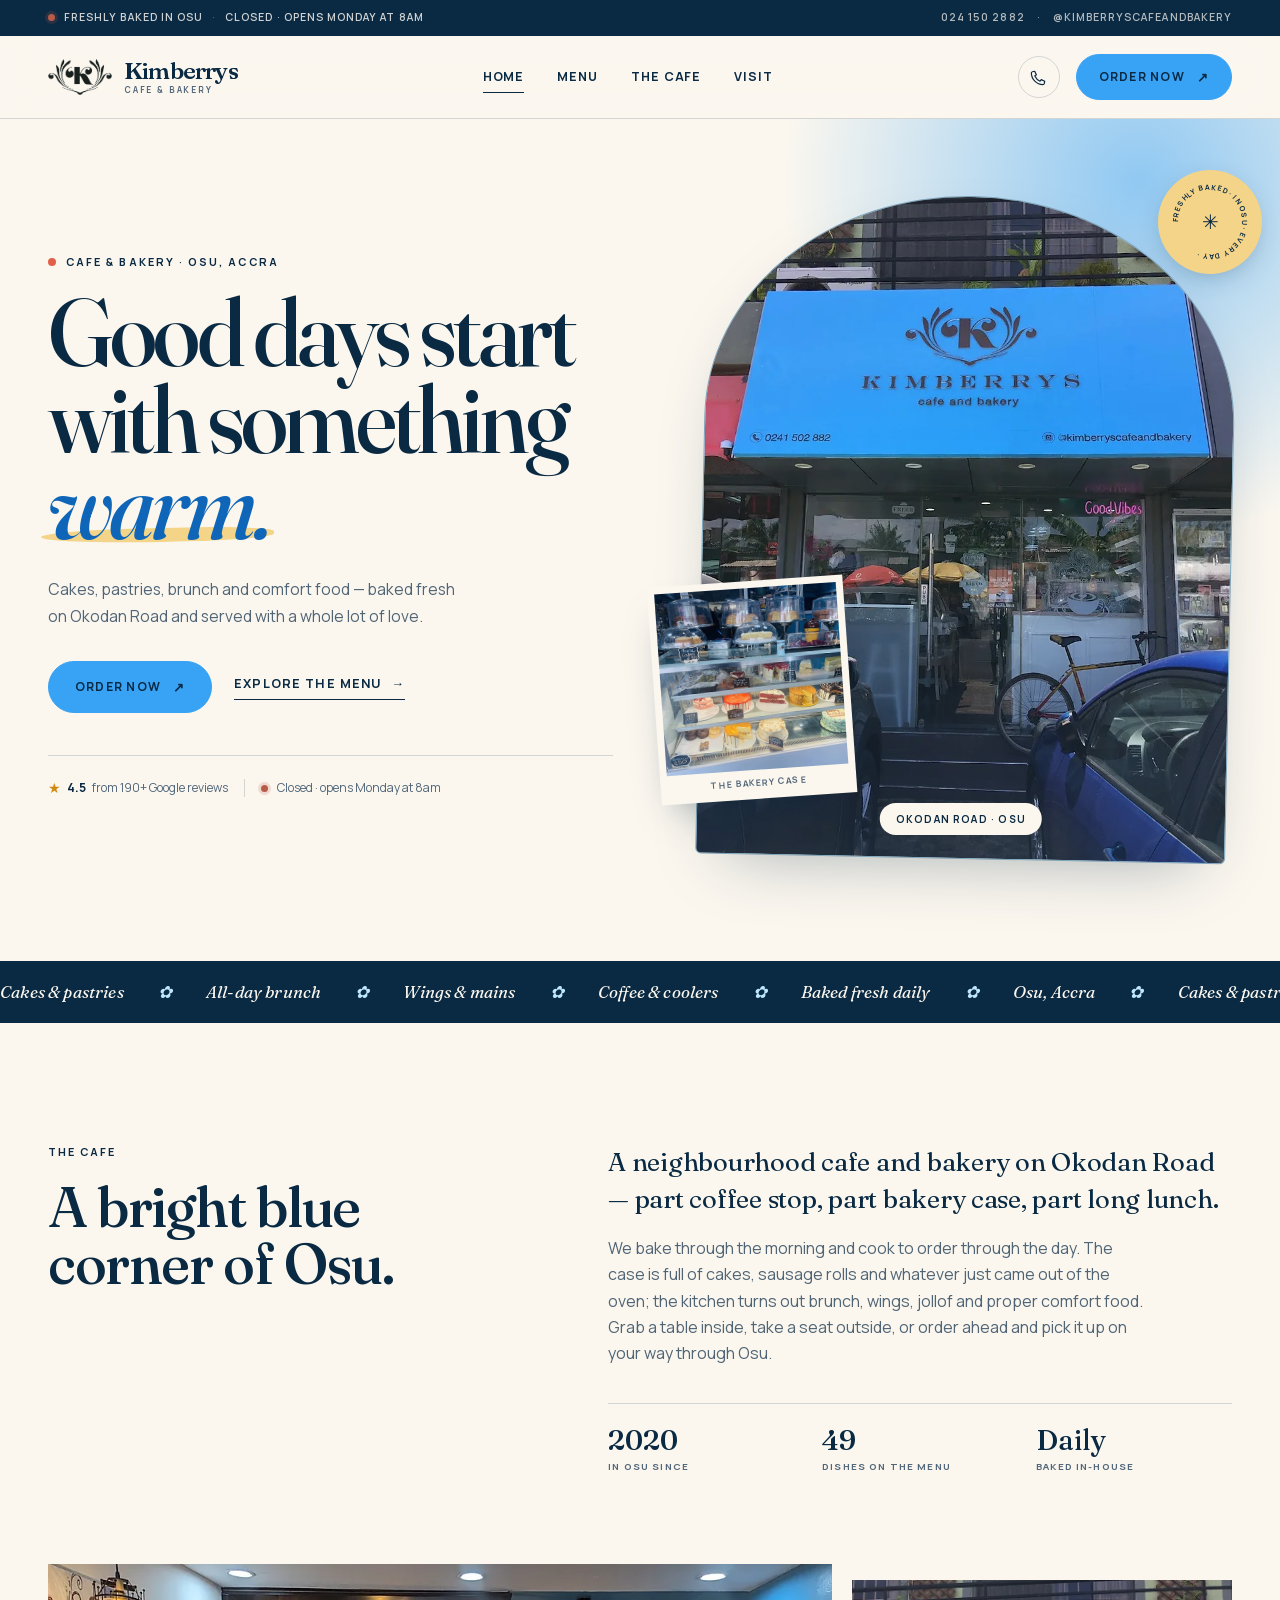
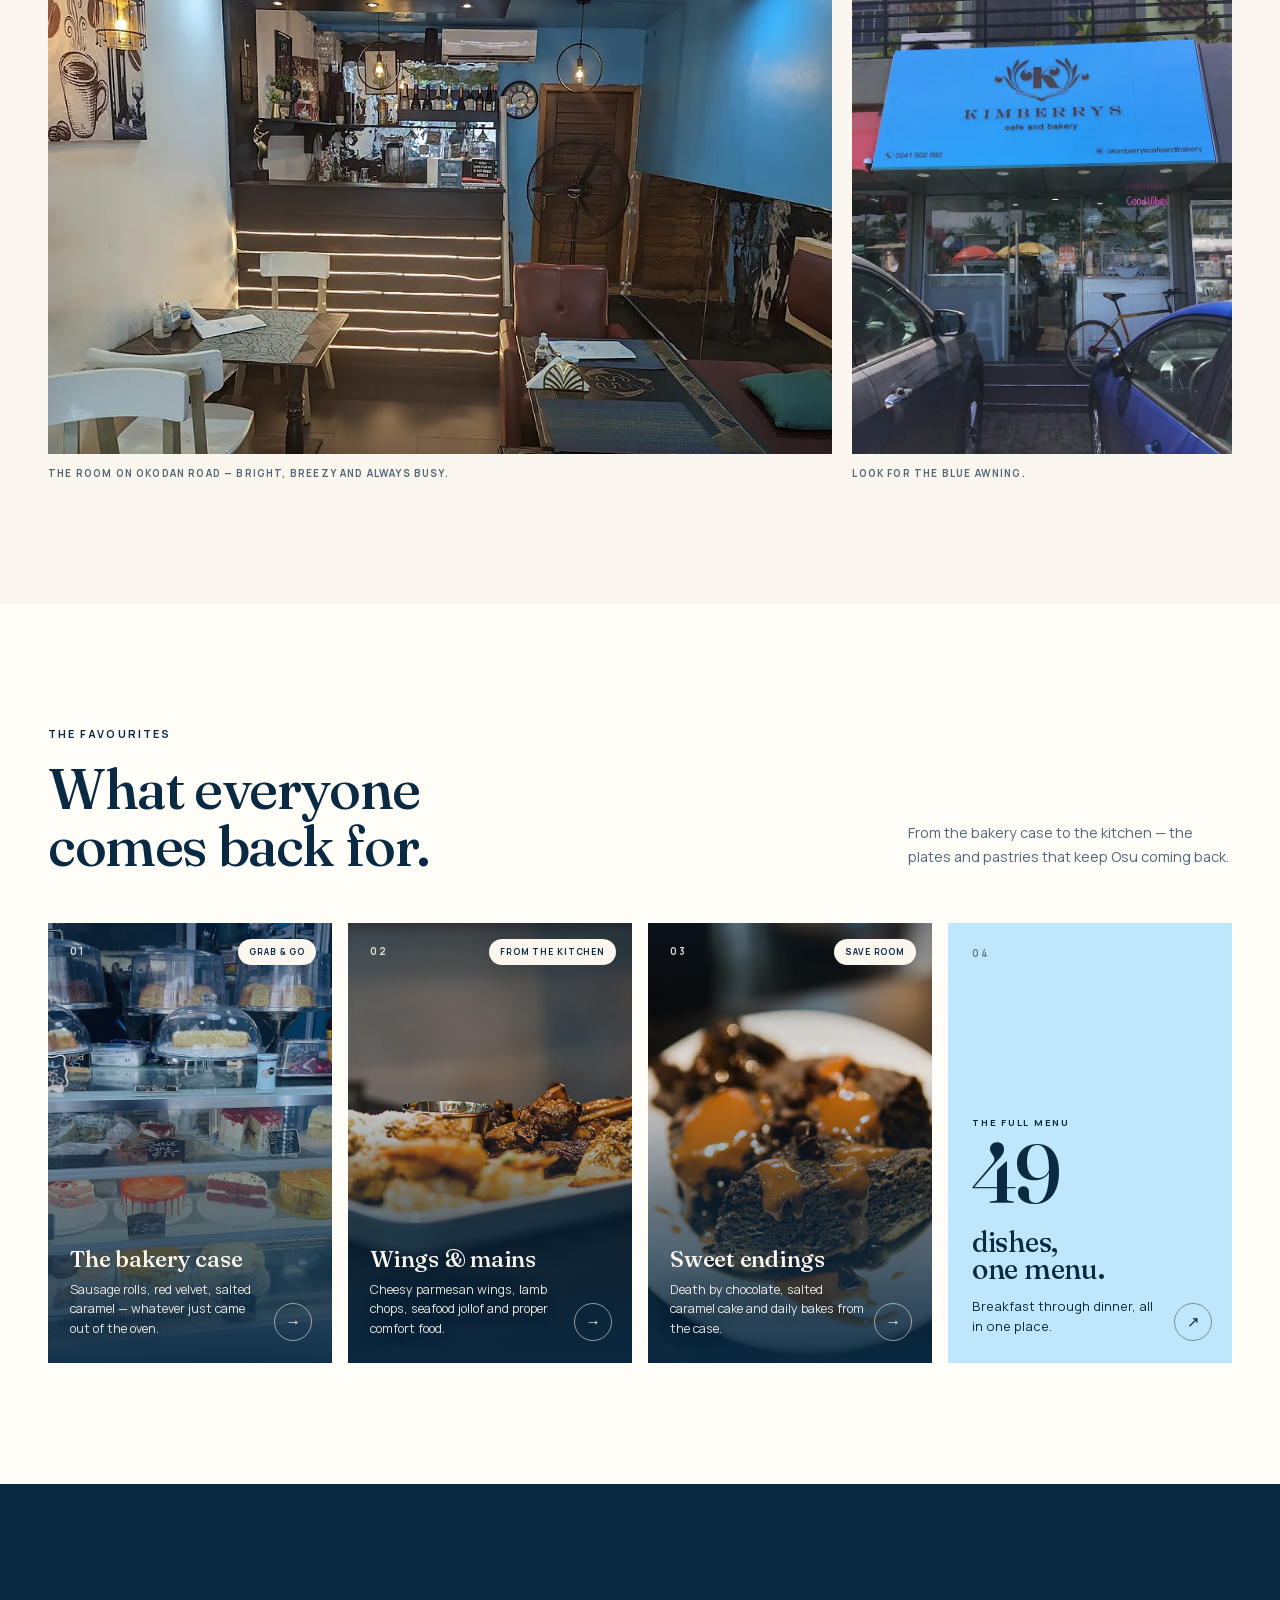
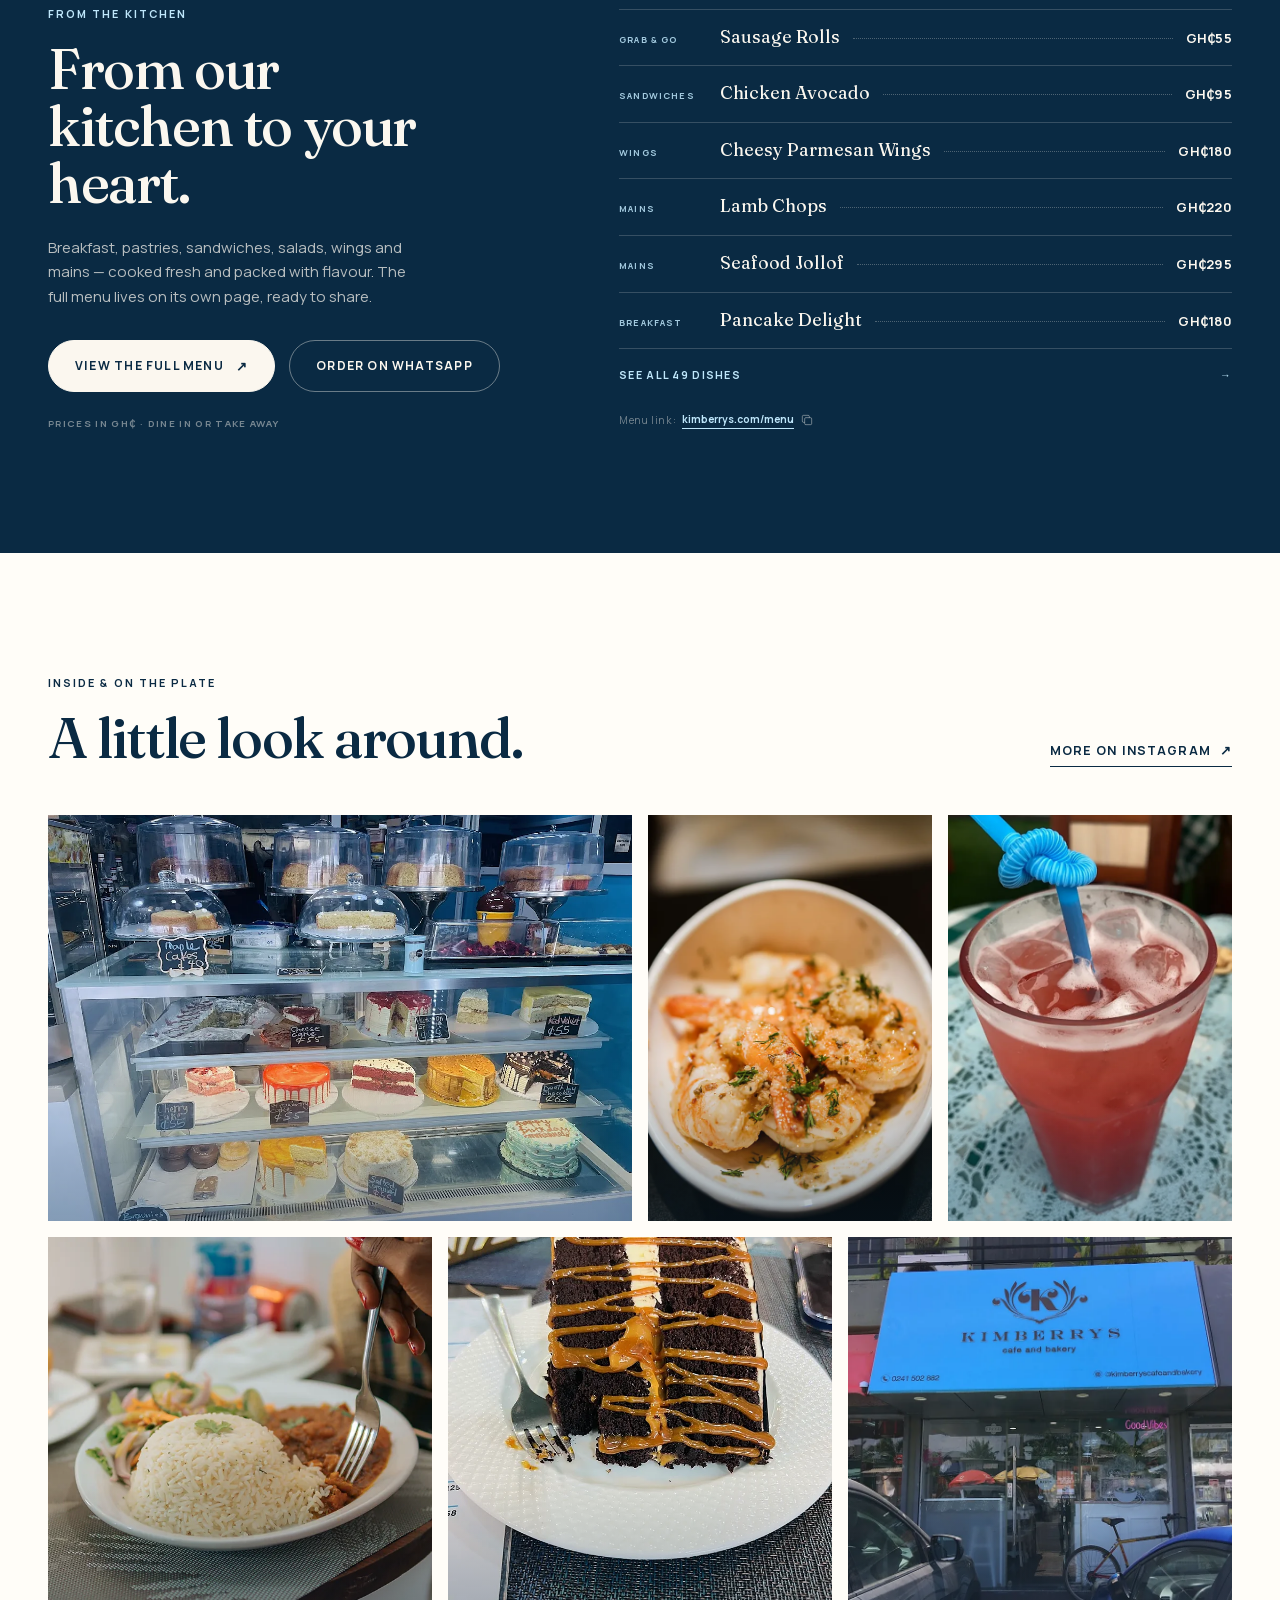
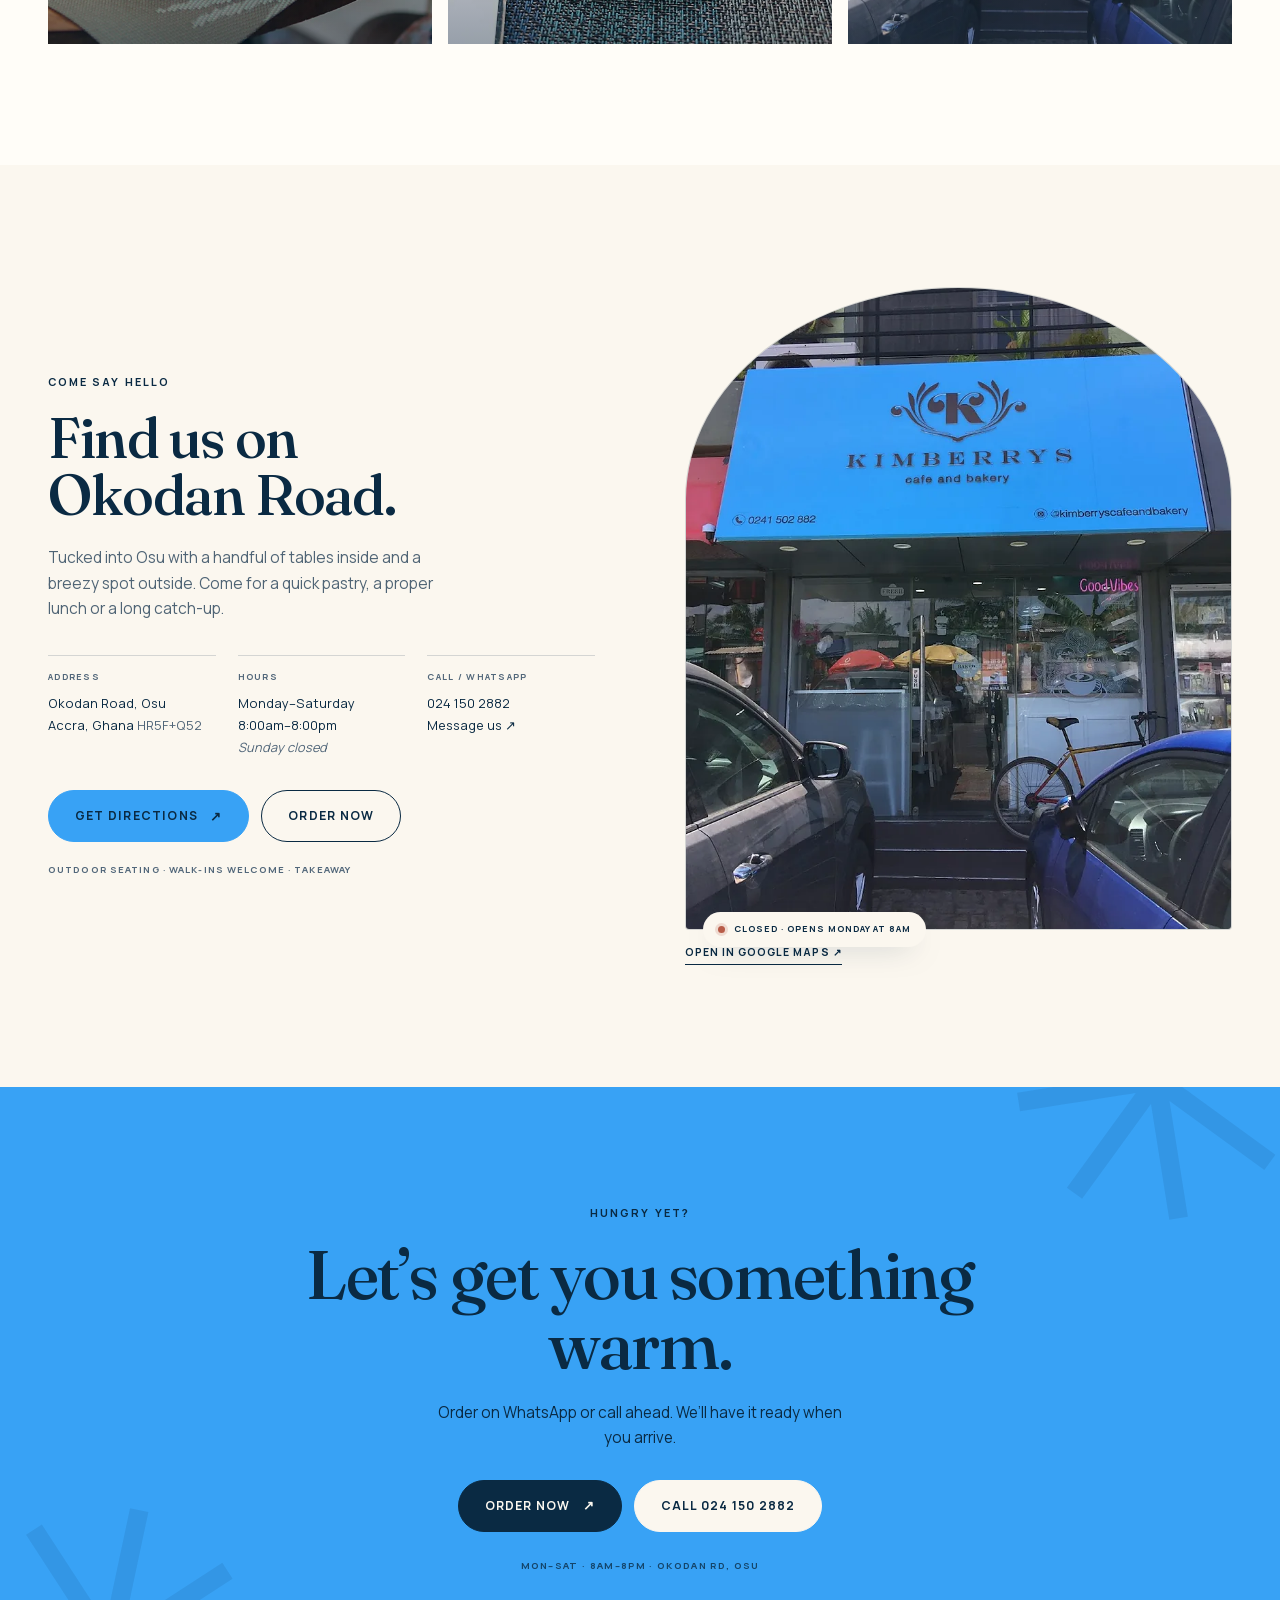
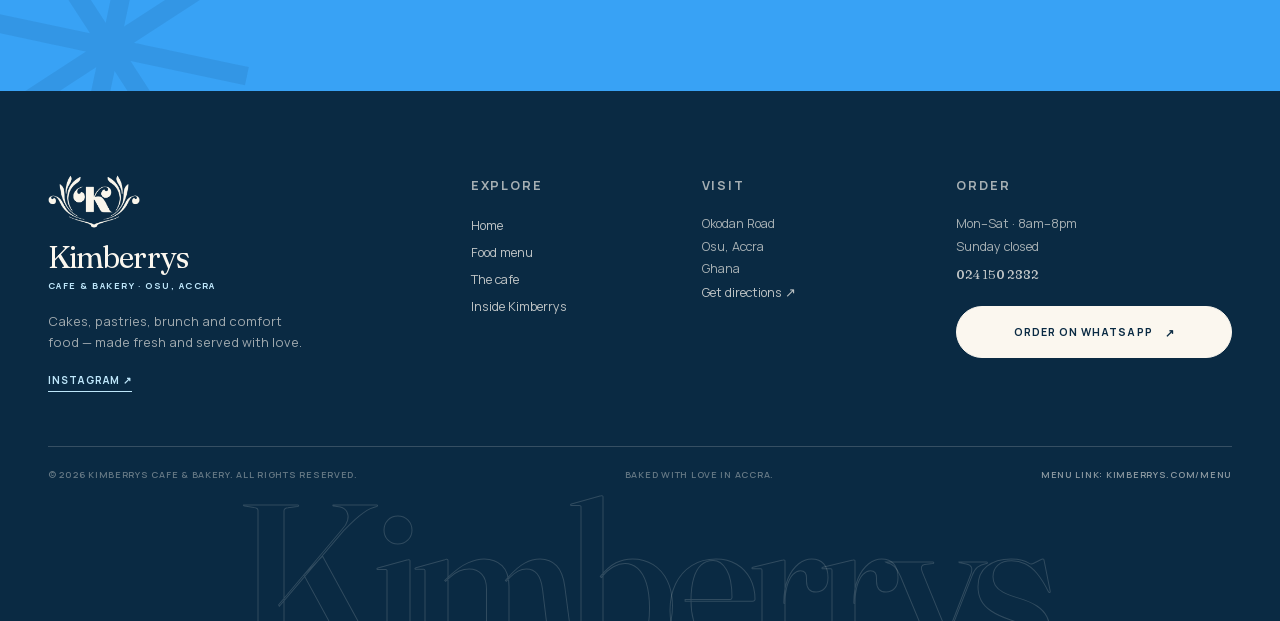
==== commit a4b94f00: "Version styles, scripts and social images for cache-safe deploys" ====
--- a/index.html
+++ b/index.html
@@ -13,14 +13,14 @@
   <meta property="og:title" content="Kimberrys Cafe &amp; Bakery — Osu, Accra">
   <meta property="og:description" content="Good days start with something warm. Cakes, pastries, brunch and comfort food, made fresh in Osu.">
   <meta property="og:url" content="https://kimberrys.com/">
-  <meta property="og:image" content="https://kimberrys.com/assets/brand/og-cover.jpg">
+  <meta property="og:image" content="https://kimberrys.com/assets/brand/og-cover.jpg?v=20261122">
   <meta property="og:image:width" content="1200">
   <meta property="og:image:height" content="630">
   <meta property="og:locale" content="en_GH">
   <meta name="twitter:card" content="summary_large_image">
   <meta name="twitter:title" content="Kimberrys Cafe &amp; Bakery — Osu, Accra">
   <meta name="twitter:description" content="Good days start with something warm. Cakes, pastries, brunch and comfort food, made fresh in Osu.">
-  <meta name="twitter:image" content="https://kimberrys.com/assets/brand/og-cover.jpg">
+  <meta name="twitter:image" content="https://kimberrys.com/assets/brand/og-cover.jpg?v=20261122">
 
   <link rel="icon" href="assets/brand/favicon-32.png" sizes="32x32" type="image/png">
   <link rel="icon" href="assets/brand/favicon-16.png" sizes="16x16" type="image/png">
@@ -29,7 +29,7 @@
   <link rel="preload" href="assets/fonts/fraunces.woff2" as="font" type="font/woff2" crossorigin>
   <link rel="preload" href="assets/fonts/manrope.woff2" as="font" type="font/woff2" crossorigin>
   <link rel="preload" as="image" href="assets/img/storefront.webp">
-  <link rel="stylesheet" href="styles.css">
+  <link rel="stylesheet" href="styles.css?v=20261122">
   <script type="application/ld+json">
   {
     "@context": "https://schema.org",
@@ -41,7 +41,7 @@
     "url": "https://kimberrys.com/",
     "hasMenu": "https://kimberrys.com/menu",
     "image": [
-      "https://kimberrys.com/assets/brand/og-cover.jpg",
+      "https://kimberrys.com/assets/brand/og-cover.jpg?v=20261122",
       "https://kimberrys.com/assets/img/pastry-case-wide.webp",
       "https://kimberrys.com/assets/img/storefront.webp"
     ],
@@ -484,6 +484,6 @@
   </dialog>
 
   <div class="toast" data-toast role="status" aria-live="polite"></div>
-  <script src="script.js" defer></script>
+  <script src="script.js?v=20261122" defer></script>
 </body>
 </html>
--- a/styles.css
+++ b/styles.css
@@ -1005,6 +1005,8 @@
 .cta-band .eyebrow__dot { background: var(--ink); }
 .cta-band .btn--ink { background: var(--ink); border-color: var(--ink); color: var(--cream); }
 .cta-band .btn--ink:hover { background: var(--cream); border-color: var(--cream); color: var(--ink); }
+.cta-band .btn--outline { background: var(--cream); border-color: var(--cream); color: var(--ink); }
+.cta-band .btn--outline:hover { background: var(--ink); border-color: var(--ink); color: var(--cream); }
 .cta-band::before,
 .cta-band::after {
   content: "✳";
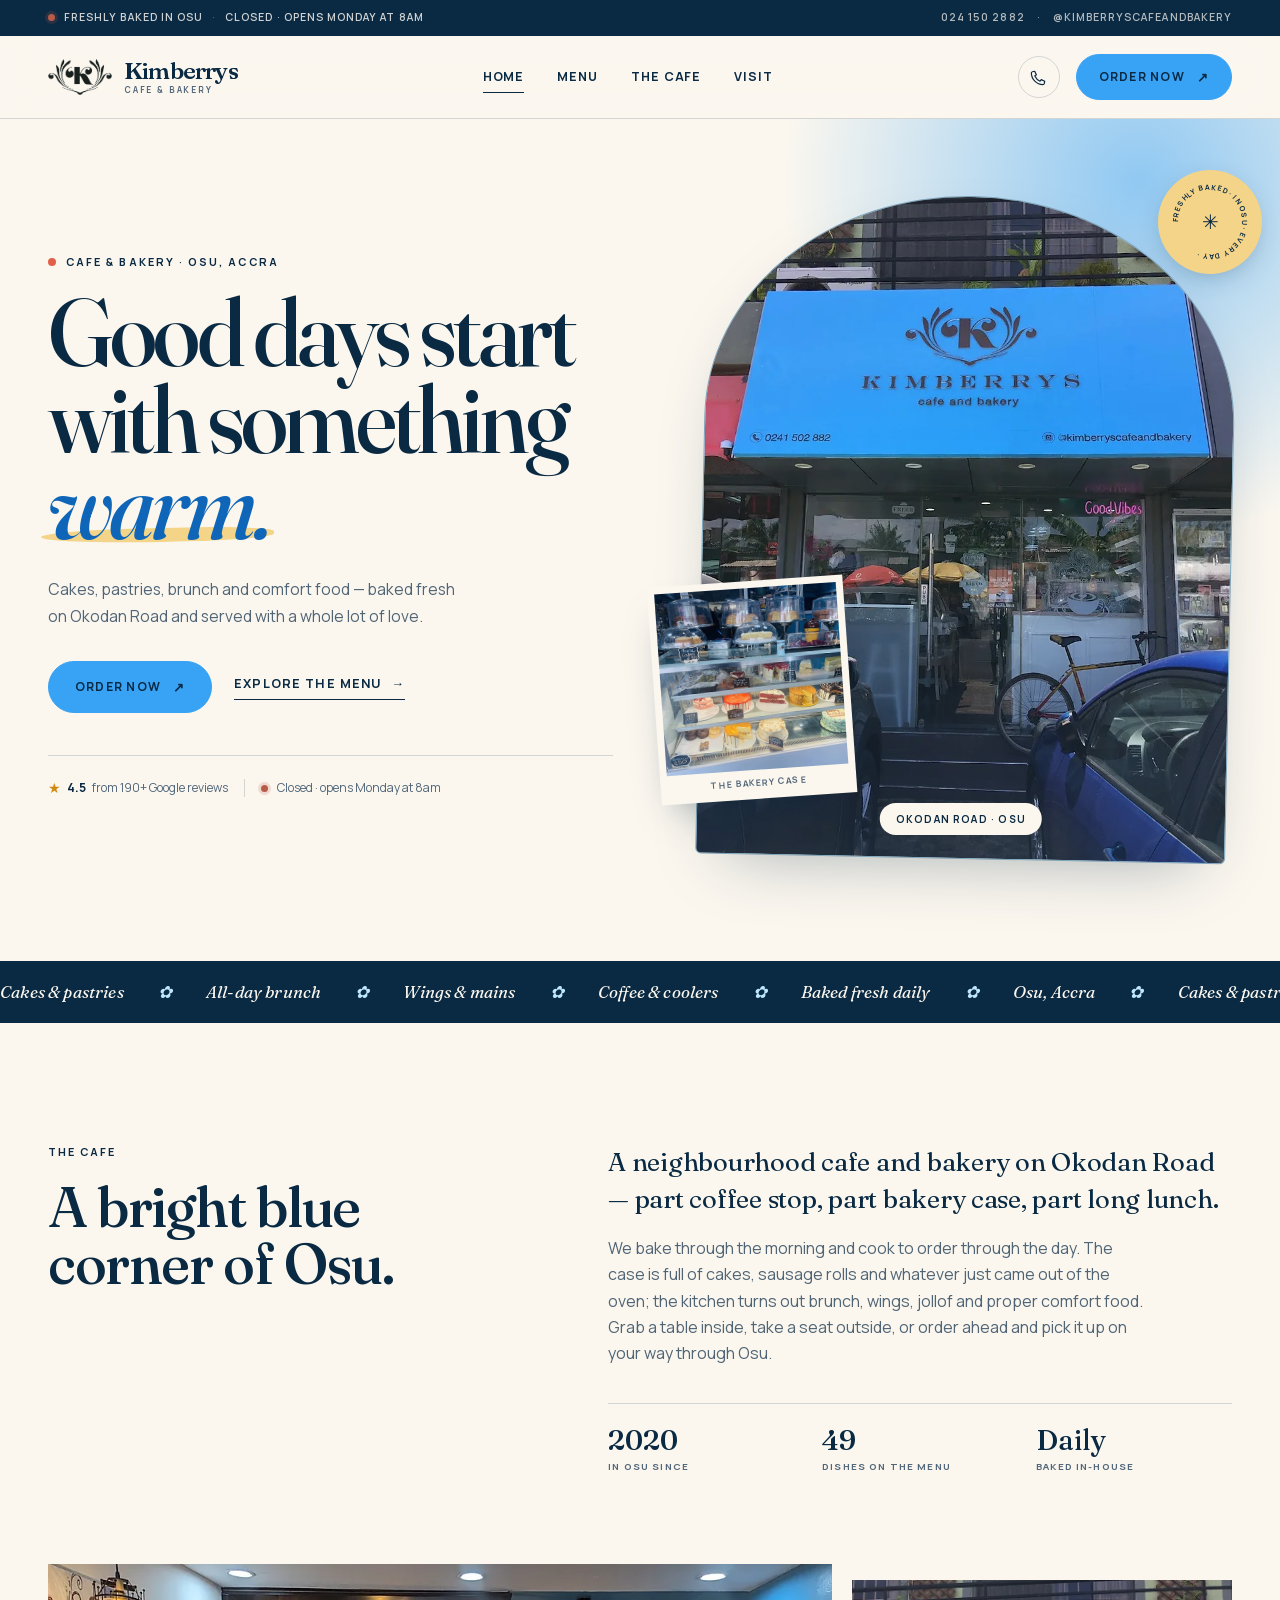
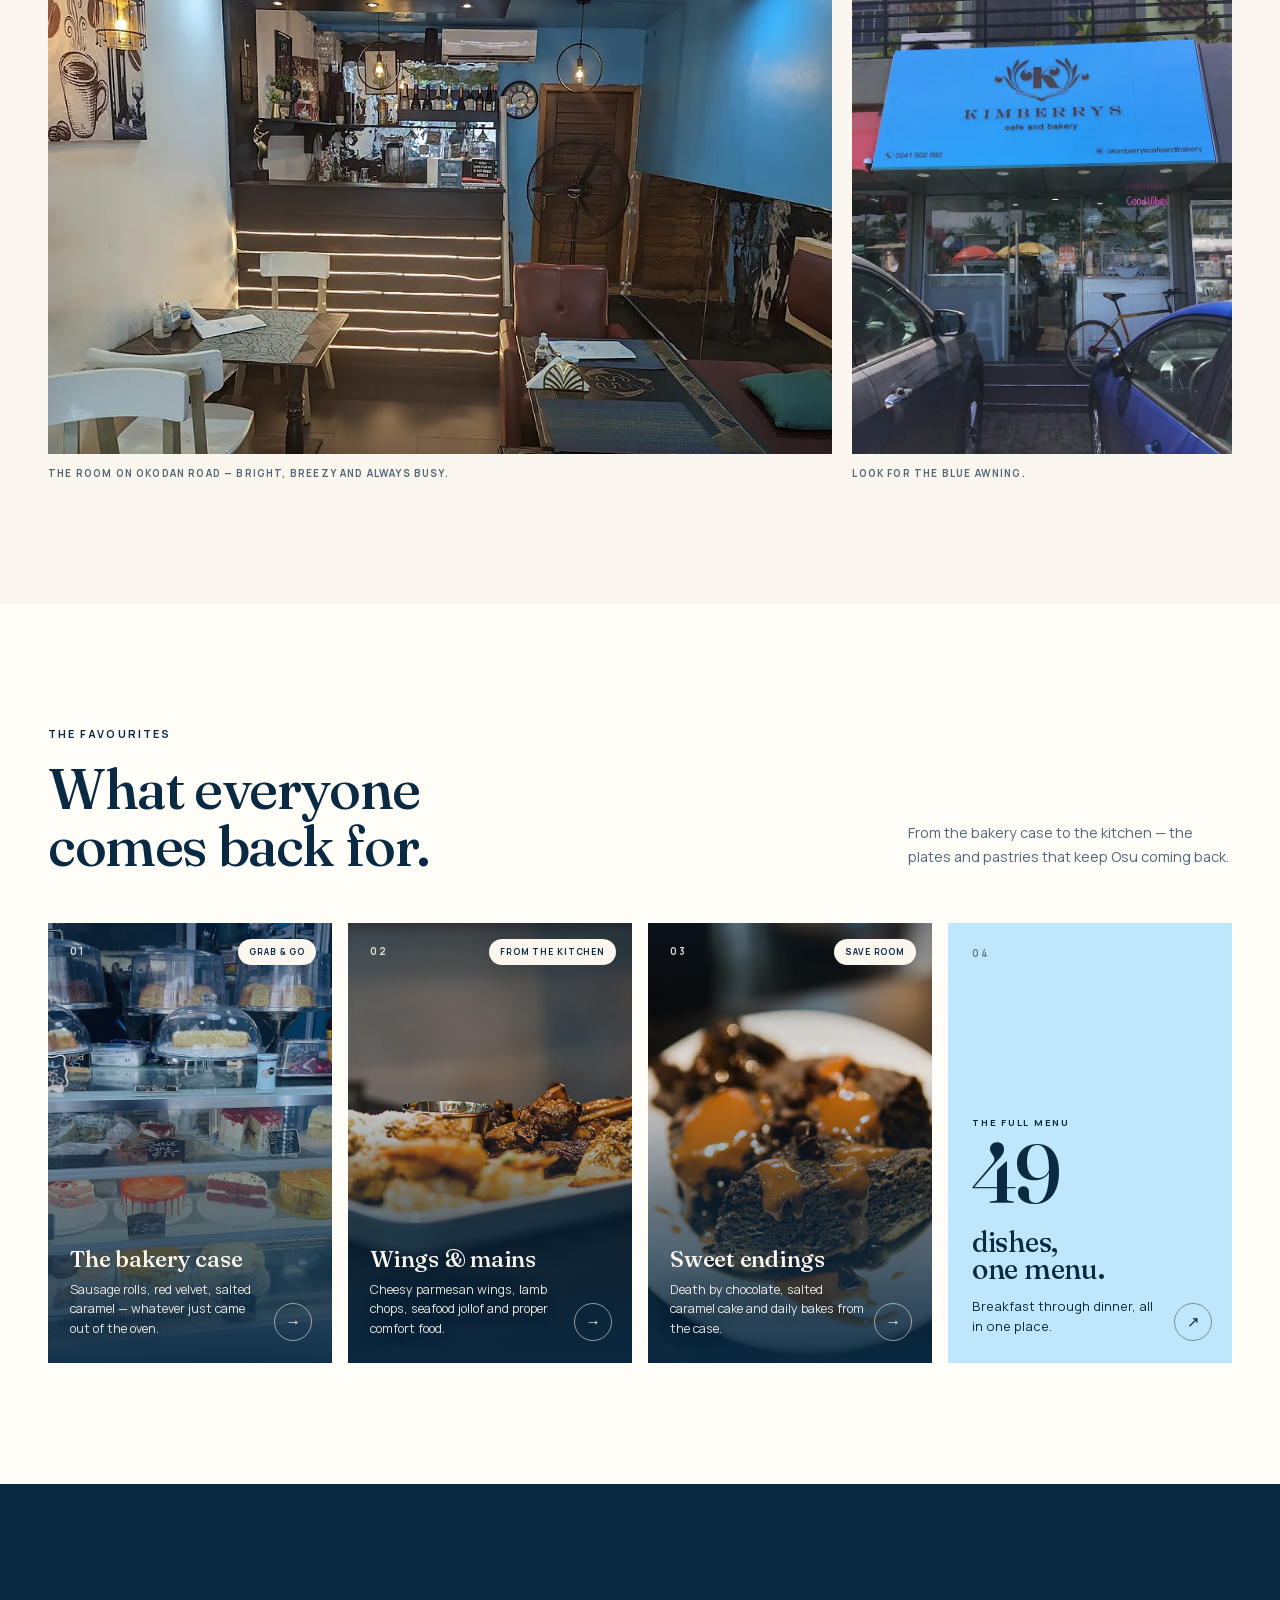
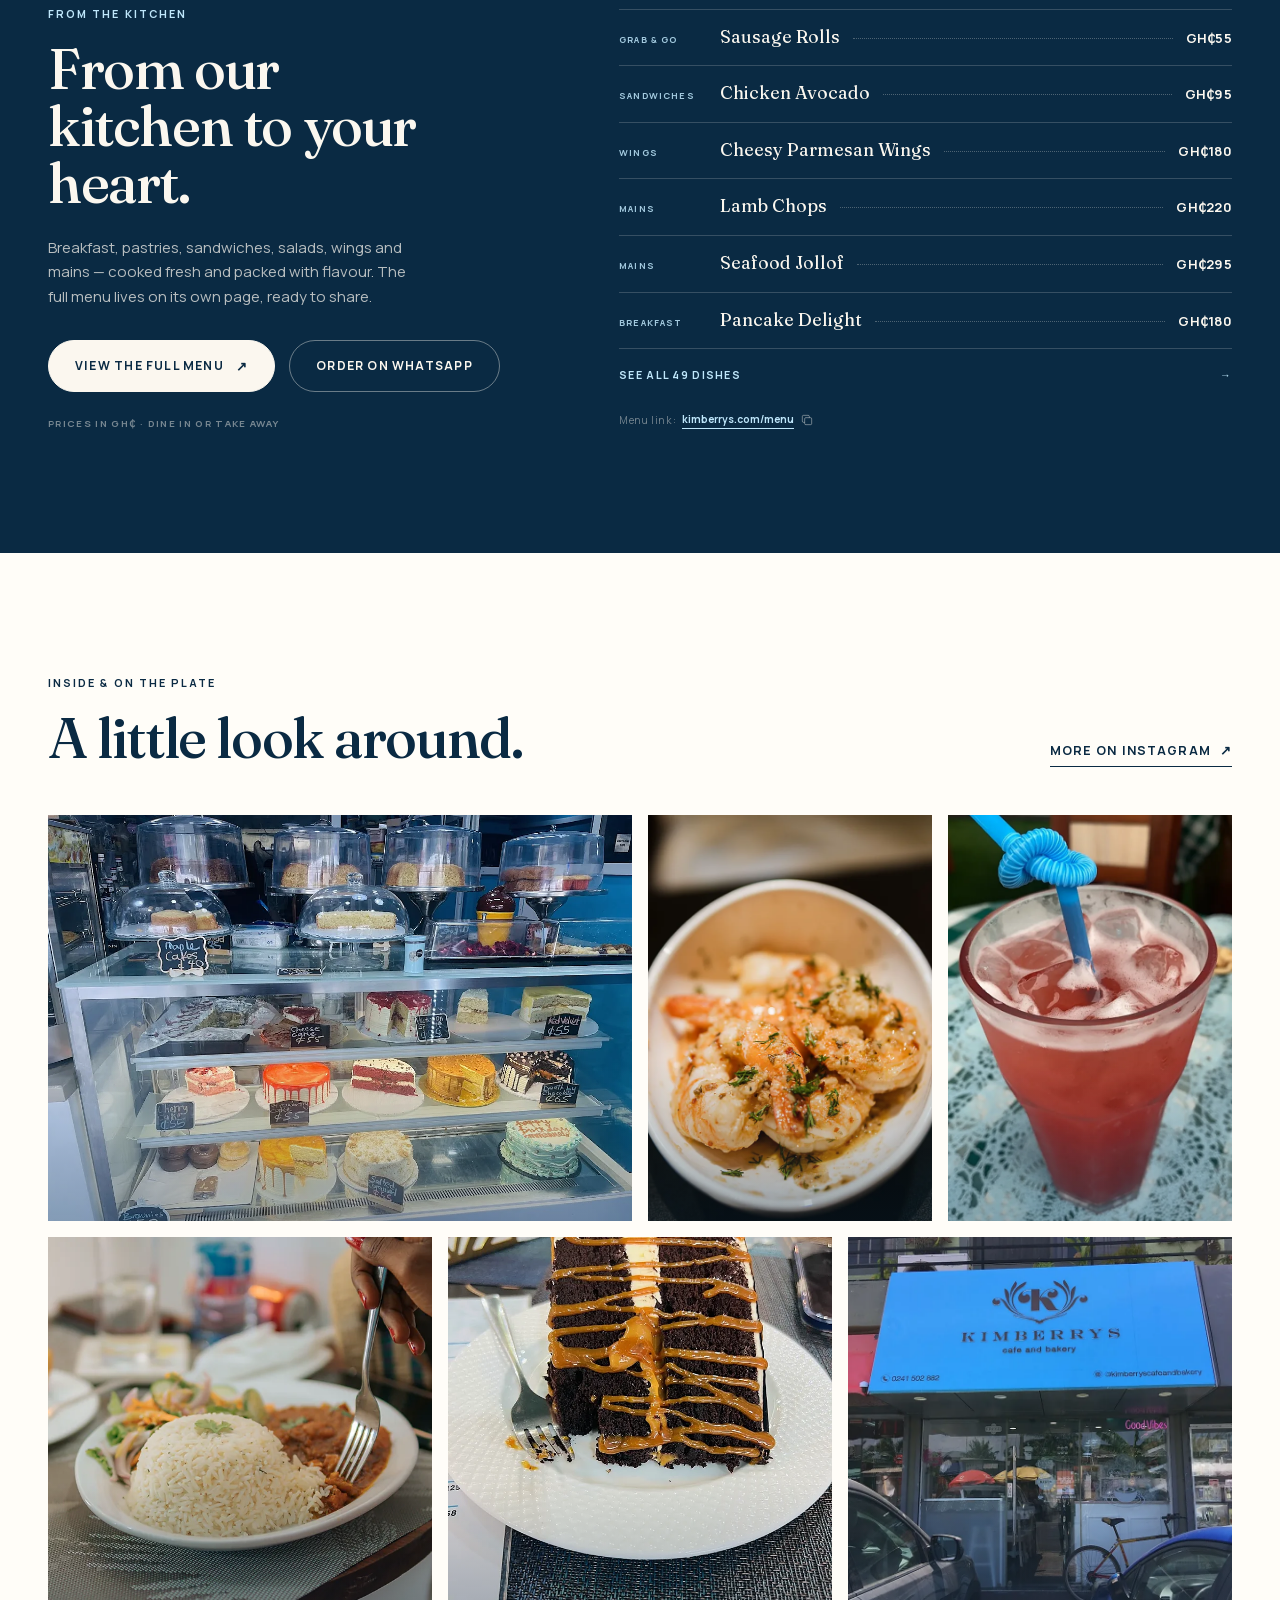
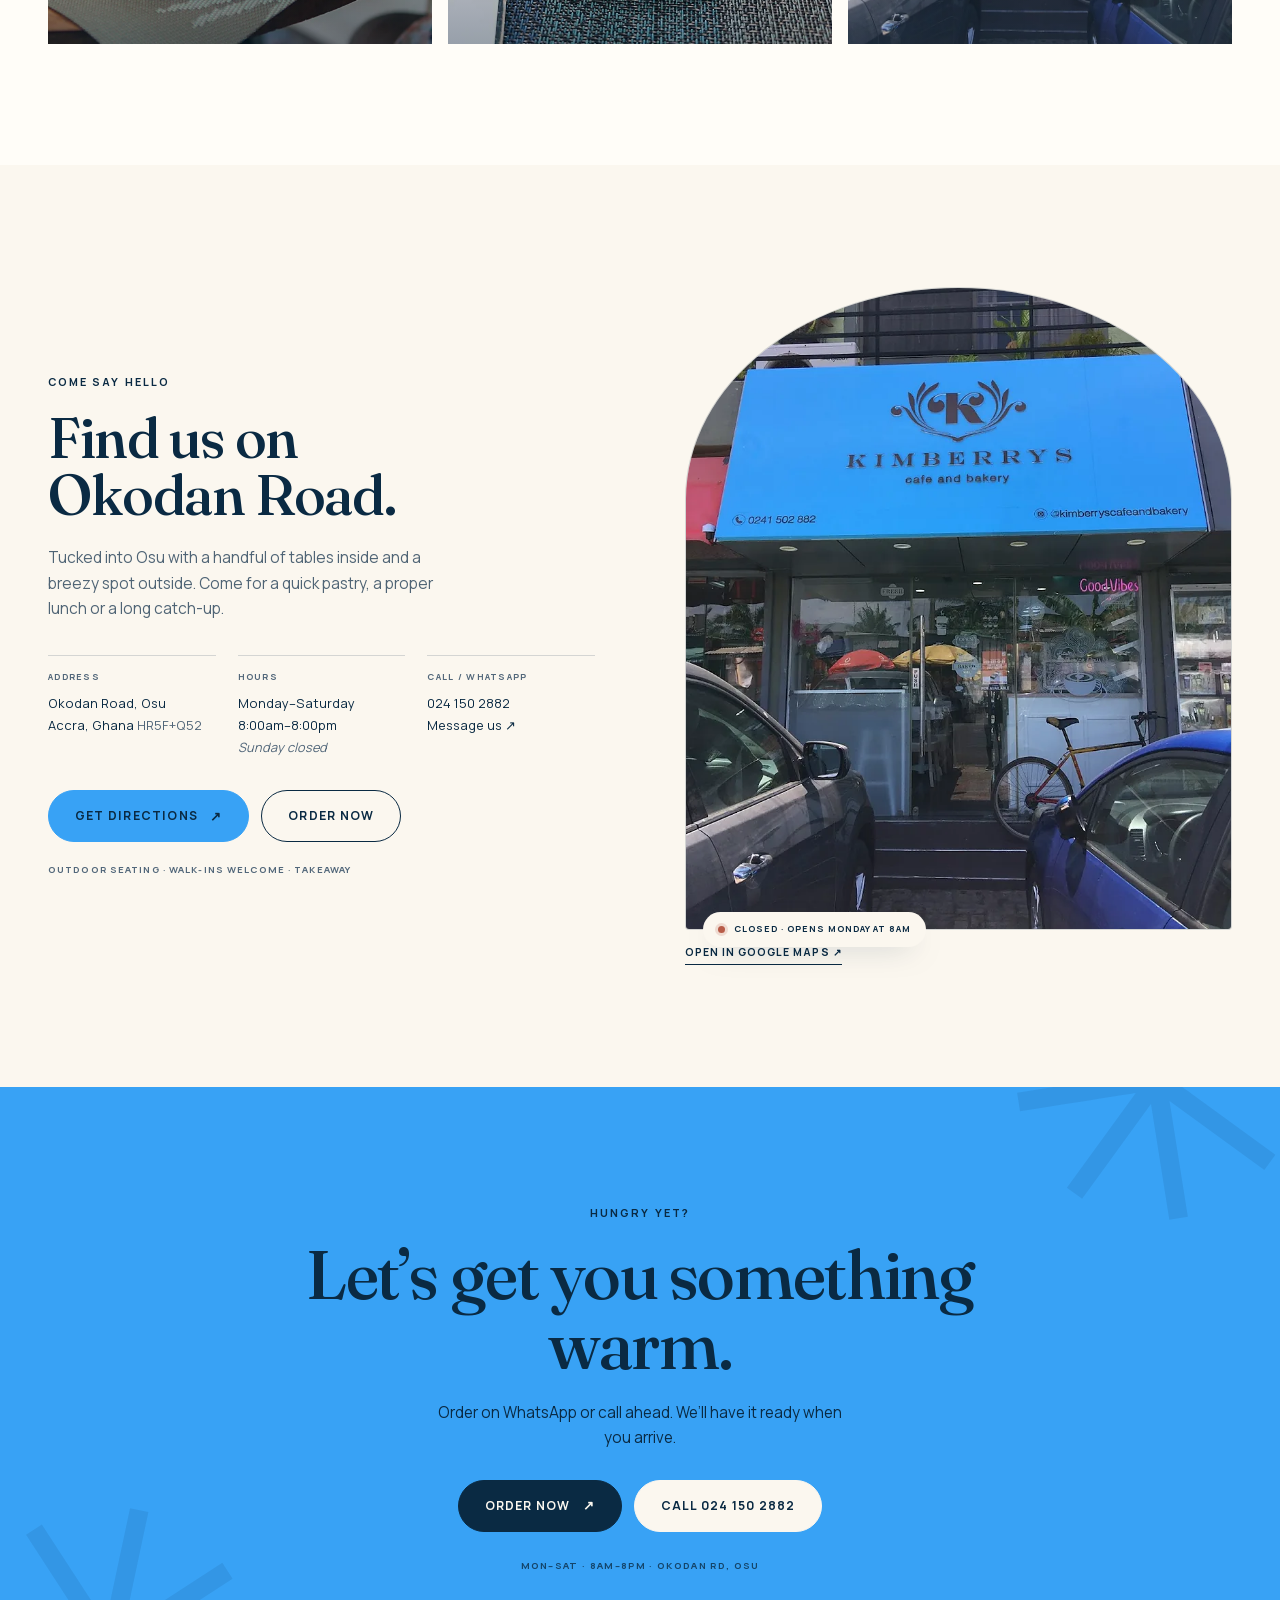
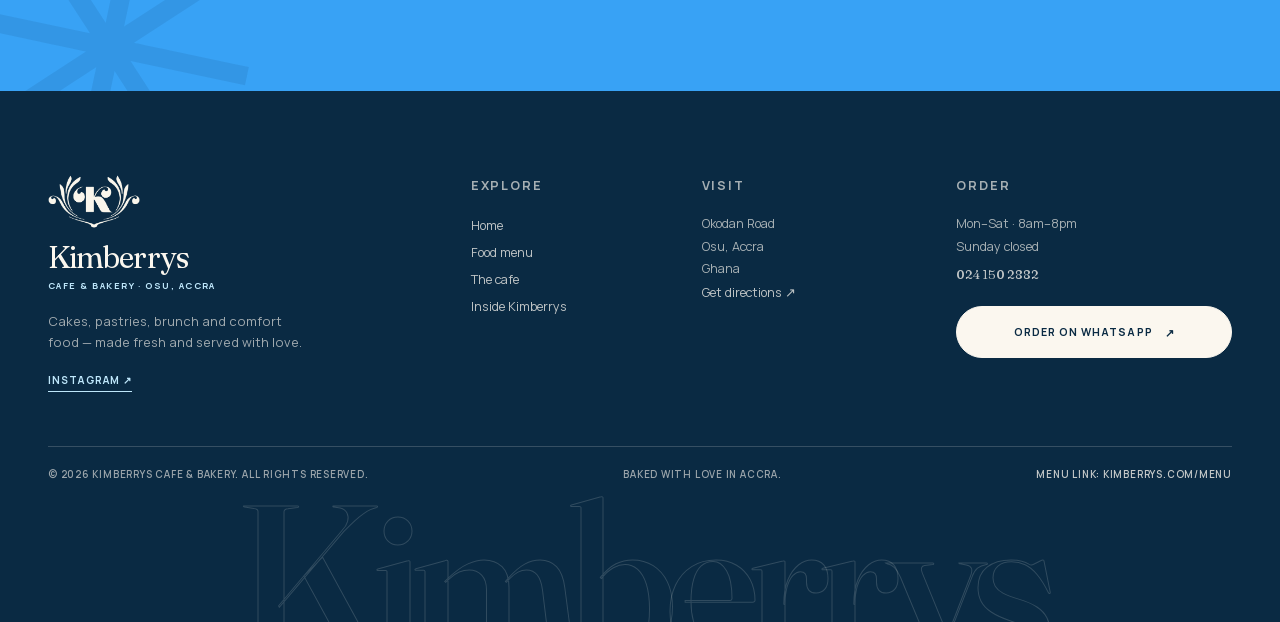
==== commit 2a6cccce: "Fix footer contrast and brand link accessible name" ====
--- a/index.html
+++ b/index.html
@@ -29,7 +29,7 @@
   <link rel="preload" href="assets/fonts/fraunces.woff2" as="font" type="font/woff2" crossorigin>
   <link rel="preload" href="assets/fonts/manrope.woff2" as="font" type="font/woff2" crossorigin>
   <link rel="preload" as="image" href="assets/img/storefront.webp">
-  <link rel="stylesheet" href="styles.css?v=20261122">
+  <link rel="stylesheet" href="styles.css?v=20261122b">
   <script type="application/ld+json">
   {
     "@context": "https://schema.org",
@@ -95,7 +95,7 @@
 
   <header class="site-header" data-header>
     <div class="wrap header__inner">
-      <a class="brand" href="index.html" aria-label="Kimberrys Cafe and Bakery — home">
+      <a class="brand" href="index.html" aria-label="Kimberrys Cafe &amp; Bakery — home">
         <img class="brand__mark" src="assets/brand/logo-mark-ink.png" alt="" width="72" height="41">
         <span class="brand__text"><span class="brand__name">Kimberrys</span><span class="brand__sub">Cafe &amp; Bakery</span></span>
       </a>
@@ -484,6 +484,6 @@
   </dialog>
 
   <div class="toast" data-toast role="status" aria-live="polite"></div>
-  <script src="script.js?v=20261122" defer></script>
+  <script src="script.js?v=20261122b" defer></script>
 </body>
 </html>
--- a/styles.css
+++ b/styles.css
@@ -1103,13 +1103,13 @@
   justify-content: space-between;
   gap: 10px 24px;
   padding: 20px 0;
-  font-size: 0.57rem;
+  font-size: 0.61rem;
   font-weight: 600;
   letter-spacing: 0.08em;
   text-transform: uppercase;
-  color: rgba(251, 247, 240, 0.38);
-}
-.footer__bottom a { color: rgba(251, 247, 240, 0.55); }
+  color: rgba(251, 247, 240, 0.6);
+}
+.footer__bottom a { color: rgba(251, 247, 240, 0.78); }
 .footer__bottom a:hover { color: var(--aqua); }
 .footer__watermark {
   margin: 10px 0 -0.1em;
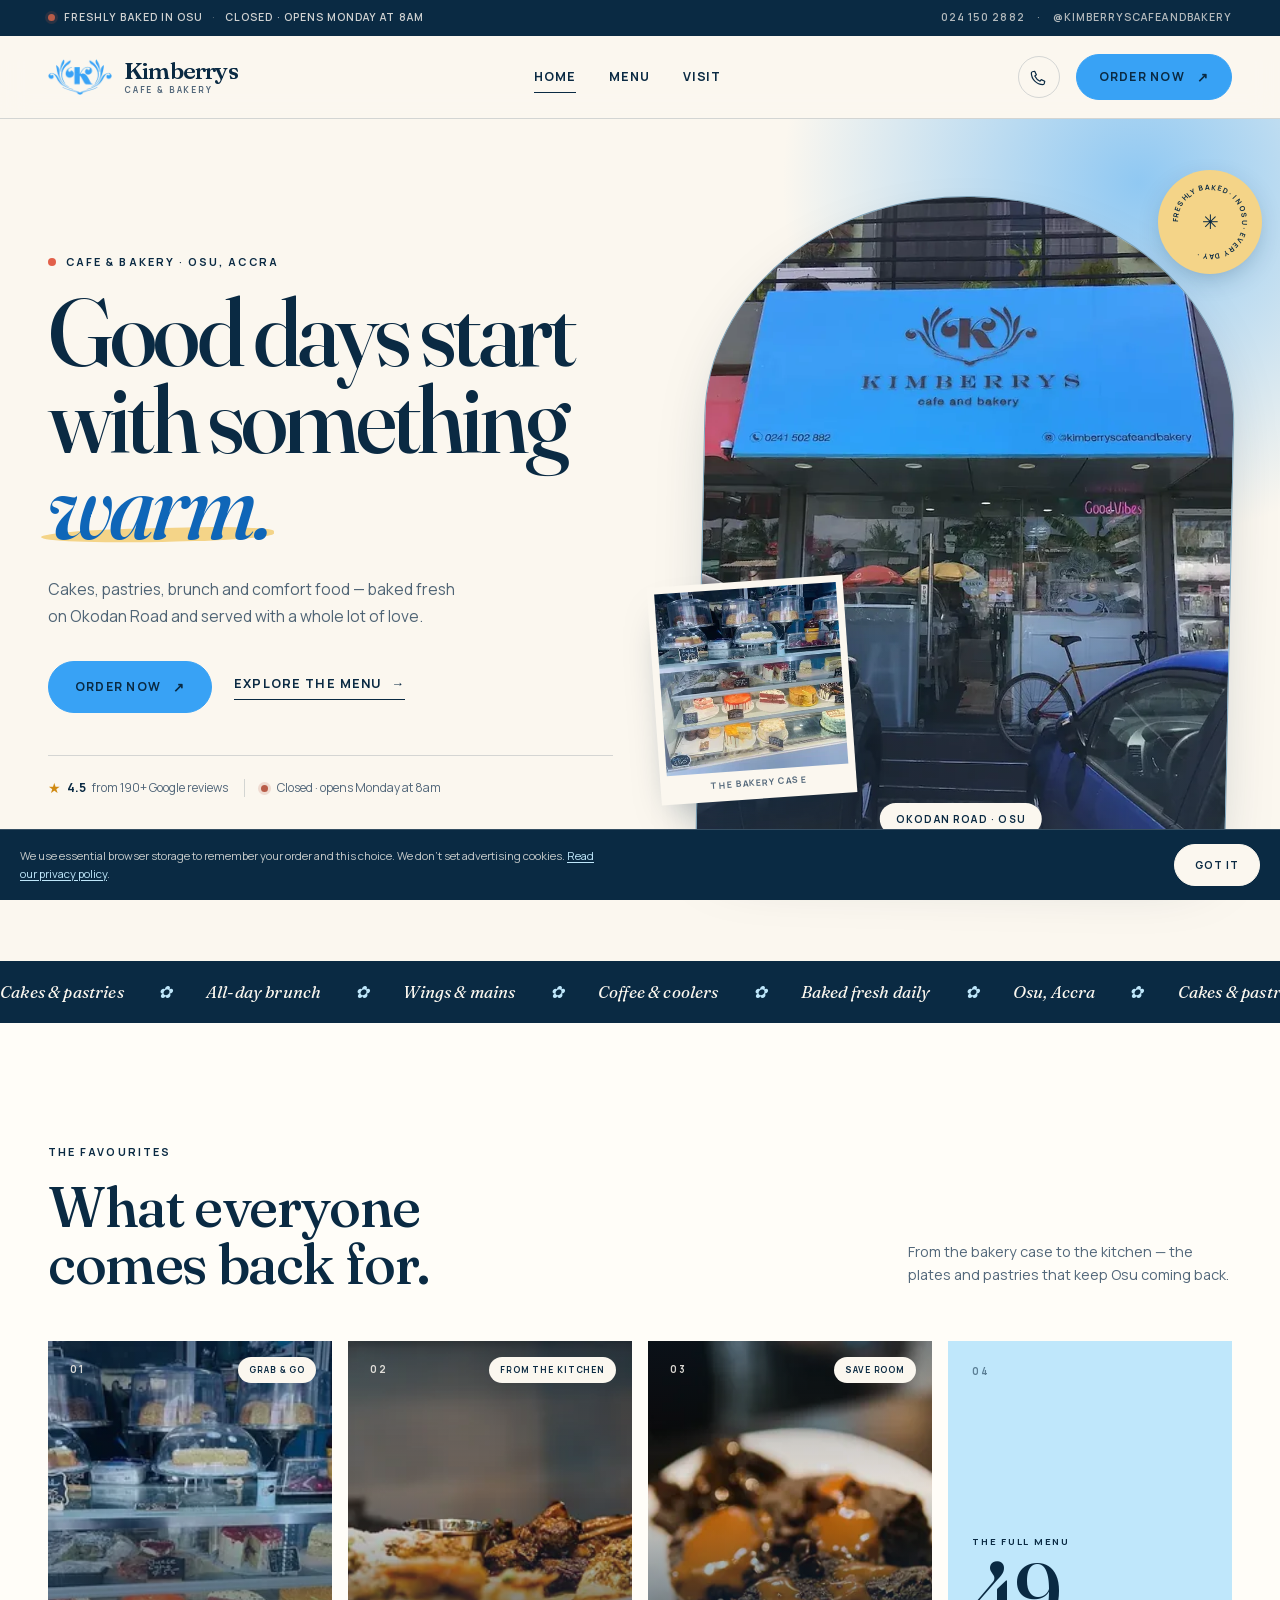
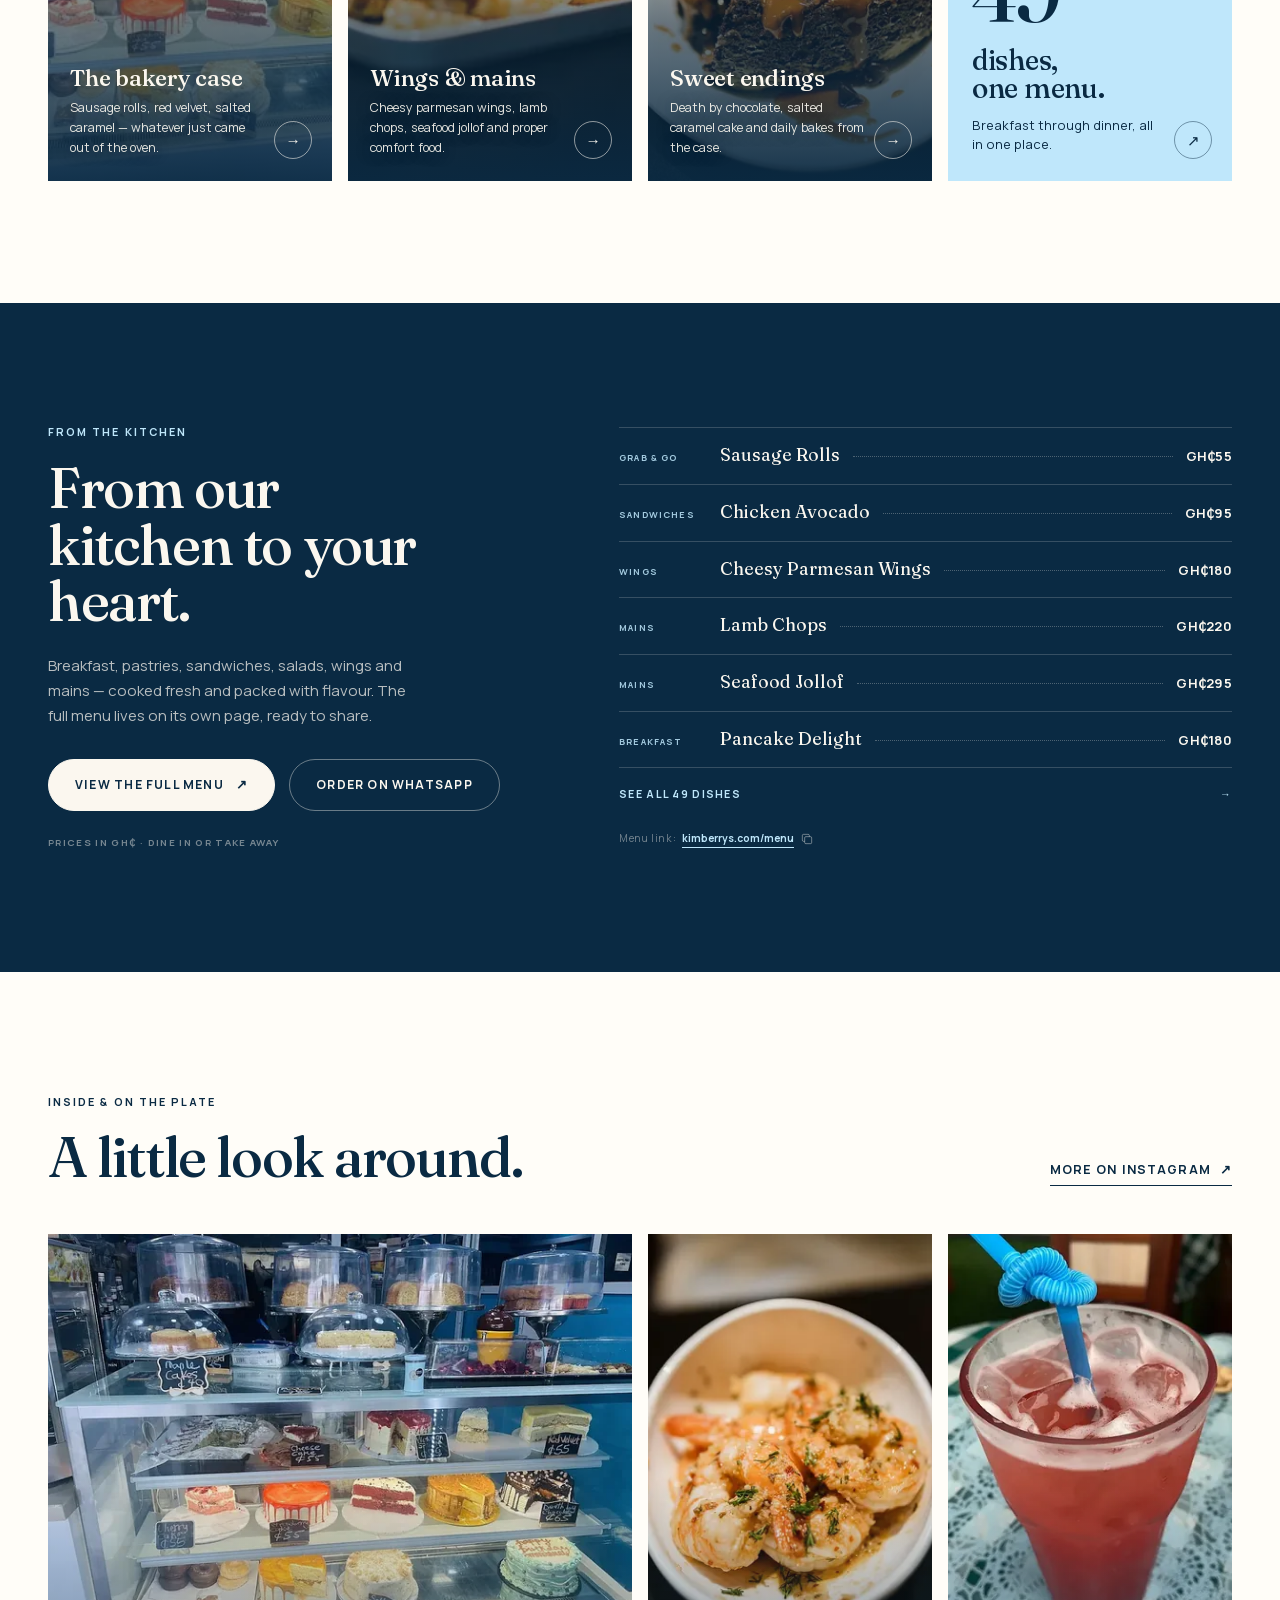
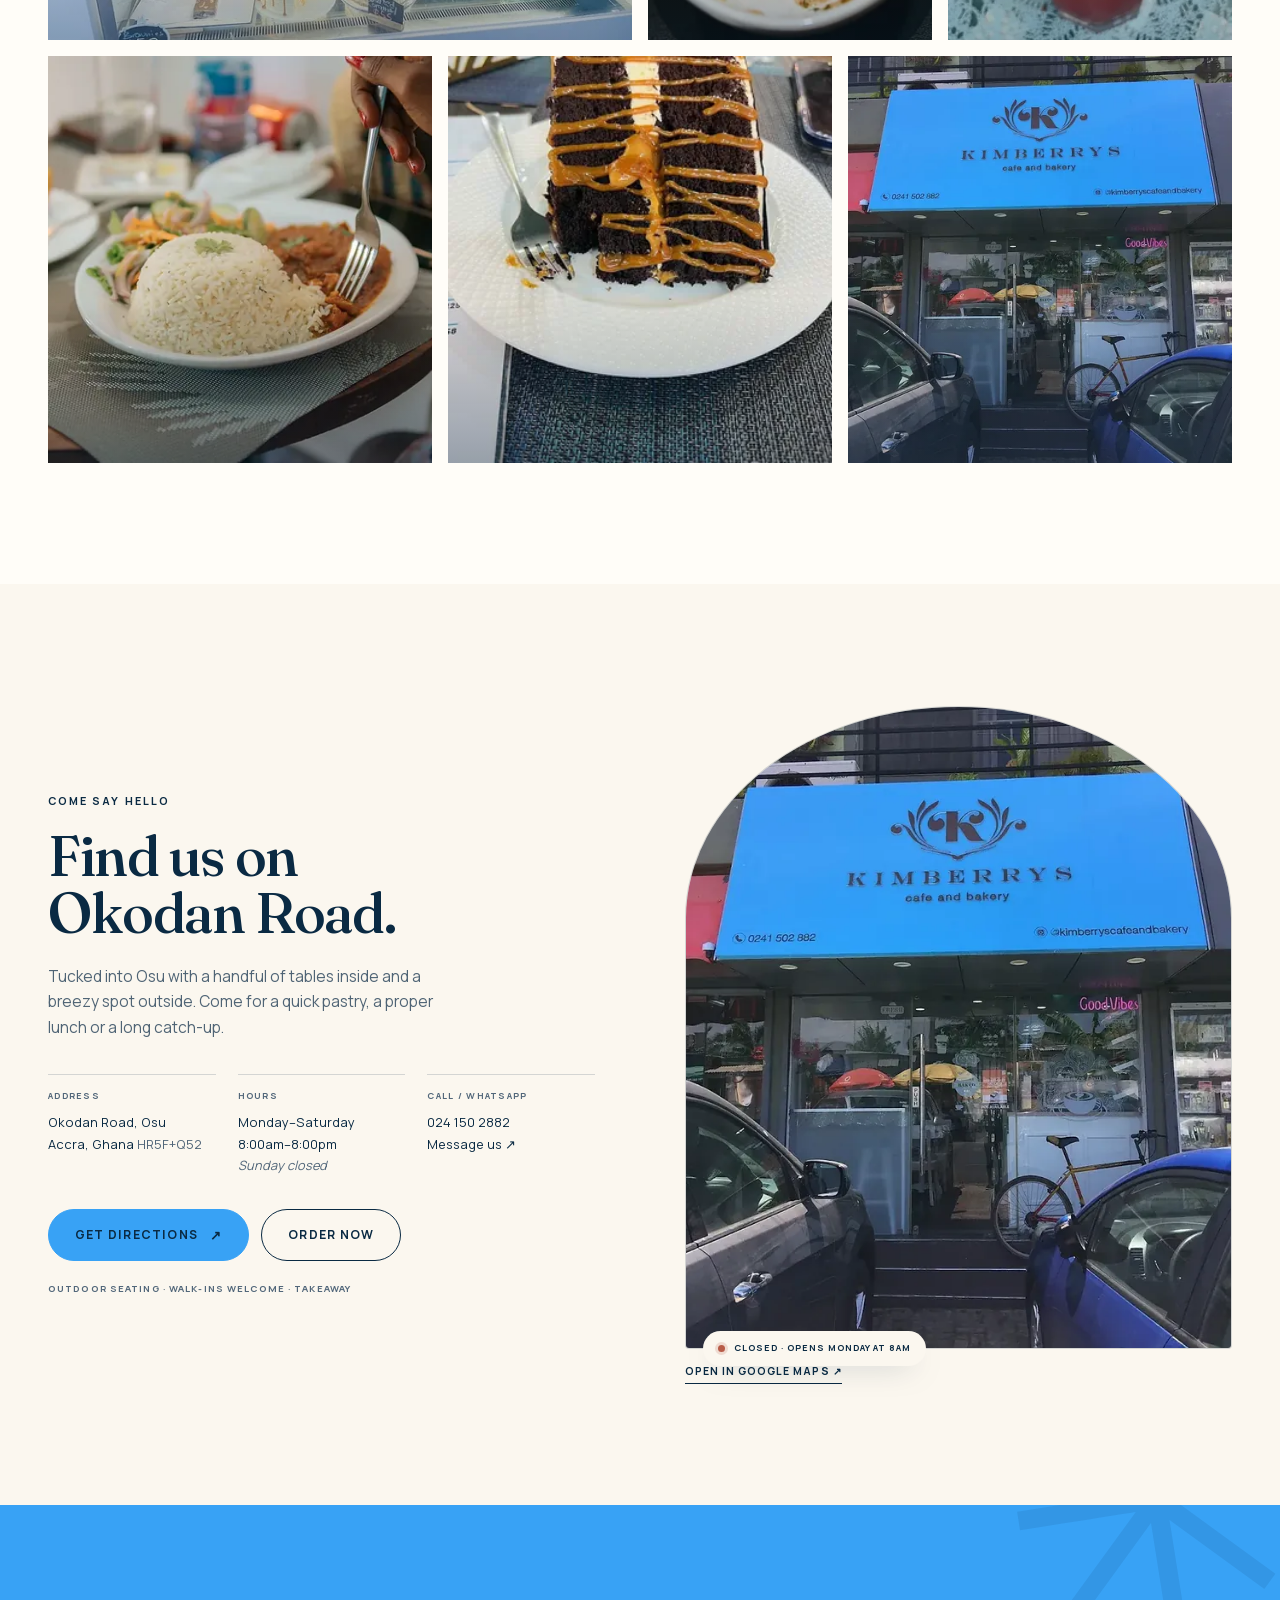
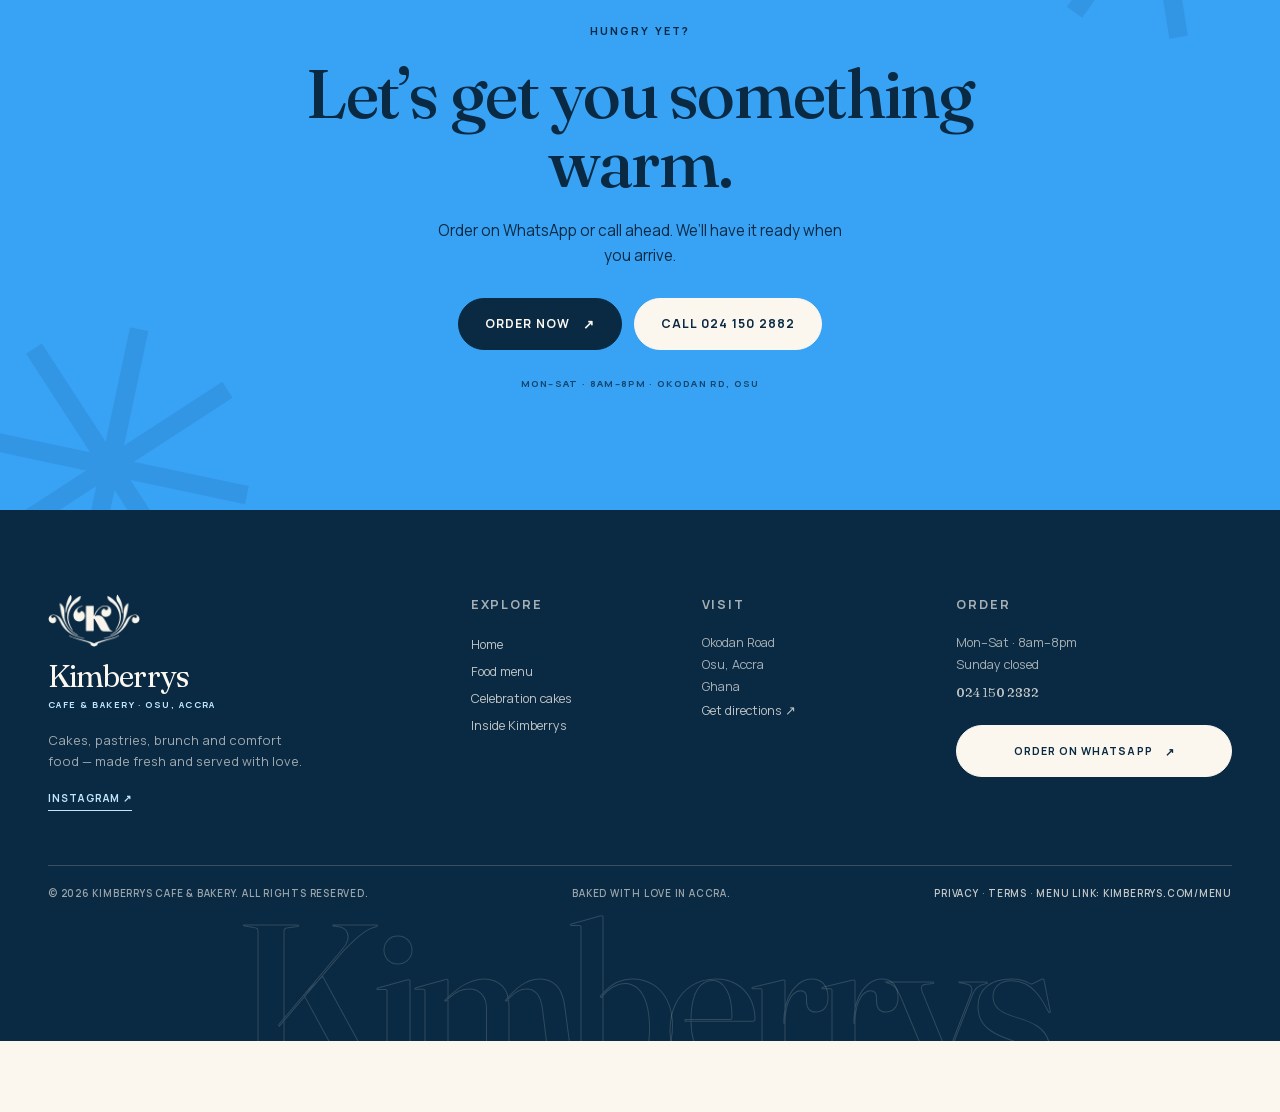
==== commit ad2864bd: "Launch polish: cakes menu, legal pages and hardening - Add the Kim cakes price tables and remove the" ====
--- a/index.html
+++ b/index.html
@@ -13,14 +13,14 @@
   <meta property="og:title" content="Kimberrys Cafe &amp; Bakery — Osu, Accra">
   <meta property="og:description" content="Good days start with something warm. Cakes, pastries, brunch and comfort food, made fresh in Osu.">
   <meta property="og:url" content="https://kimberrys.com/">
-  <meta property="og:image" content="https://kimberrys.com/assets/brand/og-cover.jpg?v=20261122">
+  <meta property="og:image" content="https://kimberrys.com/assets/brand/og-cover.jpg?v=20261122e">
   <meta property="og:image:width" content="1200">
   <meta property="og:image:height" content="630">
   <meta property="og:locale" content="en_GH">
   <meta name="twitter:card" content="summary_large_image">
   <meta name="twitter:title" content="Kimberrys Cafe &amp; Bakery — Osu, Accra">
   <meta name="twitter:description" content="Good days start with something warm. Cakes, pastries, brunch and comfort food, made fresh in Osu.">
-  <meta name="twitter:image" content="https://kimberrys.com/assets/brand/og-cover.jpg?v=20261122">
+  <meta name="twitter:image" content="https://kimberrys.com/assets/brand/og-cover.jpg?v=20261122e">
 
   <link rel="icon" href="assets/brand/favicon-32.png" sizes="32x32" type="image/png">
   <link rel="icon" href="assets/brand/favicon-16.png" sizes="16x16" type="image/png">
@@ -28,8 +28,8 @@
   <link rel="manifest" href="site.webmanifest">
   <link rel="preload" href="assets/fonts/fraunces.woff2" as="font" type="font/woff2" crossorigin>
   <link rel="preload" href="assets/fonts/manrope.woff2" as="font" type="font/woff2" crossorigin>
-  <link rel="preload" as="image" href="assets/img/storefront.webp">
-  <link rel="stylesheet" href="styles.css?v=20261122b">
+  <link rel="preload" as="image" href="assets/img/storefront-640.webp" imagesrcset="assets/img/storefront-480.webp 480w, assets/img/storefront-640.webp 640w, assets/img/storefront-720.webp 720w, assets/img/storefront.webp 800w" imagesizes="(max-width: 600px) calc(100vw - 40px), (max-width: 1020px) 500px, 530px" fetchpriority="high">
+  <link rel="stylesheet" href="styles.css?v=20261122e">
   <script type="application/ld+json">
   {
     "@context": "https://schema.org",
@@ -41,7 +41,7 @@
     "url": "https://kimberrys.com/",
     "hasMenu": "https://kimberrys.com/menu",
     "image": [
-      "https://kimberrys.com/assets/brand/og-cover.jpg?v=20261122",
+      "https://kimberrys.com/assets/brand/og-cover.jpg?v=20261122e",
       "https://kimberrys.com/assets/img/pastry-case-wide.webp",
       "https://kimberrys.com/assets/img/storefront.webp"
     ],
@@ -95,14 +95,13 @@
 
   <header class="site-header" data-header>
     <div class="wrap header__inner">
-      <a class="brand" href="index.html" aria-label="Kimberrys Cafe &amp; Bakery — home">
-        <img class="brand__mark" src="assets/brand/logo-mark-ink.png" alt="" width="72" height="41">
+      <a class="brand" href="index.html">
+        <img class="brand__mark" src="assets/brand/logo-mark-blue-144.webp?v=20261122e" alt="" width="72" height="41">
         <span class="brand__text"><span class="brand__name">Kimberrys</span><span class="brand__sub">Cafe &amp; Bakery</span></span>
       </a>
       <nav class="main-nav" aria-label="Primary">
         <a href="index.html" aria-current="page">Home</a>
         <a href="menu.html">Menu</a>
-        <a href="index.html#cafe">The Cafe</a>
         <a href="index.html#visit">Visit</a>
       </nav>
       <div class="header__actions">
@@ -120,7 +119,7 @@
   <dialog class="nav-dialog" id="nav-dialog" aria-label="Mobile navigation">
     <div class="nav-dialog__head">
       <a class="brand" href="index.html" aria-label="Kimberrys home">
-        <img class="brand__mark" src="assets/brand/logo-mark-ink.png" alt="" width="72" height="41">
+        <img class="brand__mark" src="assets/brand/logo-mark-blue-144.webp?v=20261122e" alt="" width="72" height="41">
         <span class="brand__text"><span class="brand__name">Kimberrys</span><span class="brand__sub">Cafe &amp; Bakery</span></span>
       </a>
       <button class="nav-dialog__close" type="button" aria-label="Close navigation" data-nav-close>Close <span aria-hidden="true">×</span></button>
@@ -128,8 +127,7 @@
     <nav class="nav-dialog__links" aria-label="Mobile primary">
       <a href="index.html" aria-current="page"><span>01</span> Home</a>
       <a href="menu.html"><span>02</span> Menu</a>
-      <a href="index.html#cafe"><span>03</span> The Cafe</a>
-      <a href="index.html#visit"><span>04</span> Visit</a>
+      <a href="index.html#visit"><span>03</span> Visit</a>
     </nav>
     <div class="nav-dialog__foot">
       <p>Okodan Road, Osu · Accra, Ghana</p>
@@ -158,11 +156,11 @@
 
         <div class="hero__visual">
           <div class="hero__arch">
-            <img src="assets/img/storefront.webp" alt="The bright blue Kimberrys storefront on Okodan Road in Osu" width="800" height="1000" fetchpriority="high">
+            <img src="assets/img/storefront.webp" srcset="assets/img/storefront-480.webp 480w, assets/img/storefront-640.webp 640w, assets/img/storefront-720.webp 720w, assets/img/storefront.webp 800w" sizes="(max-width: 600px) calc(100vw - 40px), (max-width: 1020px) 500px, 530px" alt="The bright blue Kimberrys storefront on Okodan Road in Osu" width="800" height="1000" fetchpriority="high">
             <p class="hero__caption">Okodan Road · Osu</p>
           </div>
           <figure class="hero__inset">
-            <img src="assets/img/pastry-case.webp" alt="Cakes and pastries in the Kimberrys display case" width="900" height="900" fetchpriority="high">
+            <img src="assets/img/pastry-case.webp" srcset="assets/img/pastry-case-320.webp 320w, assets/img/pastry-case-480.webp 480w, assets/img/pastry-case.webp 900w" sizes="(max-width: 600px) 37vw, (max-width: 1020px) 185px, 196px" alt="Cakes and pastries in the Kimberrys display case" width="900" height="900" fetchpriority="high">
             <figcaption>The bakery case</figcaption>
           </figure>
           <div class="hero__sticker" aria-hidden="true">
@@ -197,37 +195,6 @@
       </div>
     </div>
 
-    <section class="intro section" id="cafe" aria-labelledby="cafe-title">
-      <div class="wrap">
-        <div class="intro__top">
-          <div class="intro__heading">
-            <p class="eyebrow">The cafe</p>
-            <h2 id="cafe-title">A bright blue corner of Osu.</h2>
-          </div>
-          <div class="intro__copy">
-            <p class="intro__lede">A neighbourhood cafe and bakery on Okodan Road — part coffee stop, part bakery case, part long lunch.</p>
-            <p>We bake through the morning and cook to order through the day. The case is full of cakes, sausage rolls and whatever just came out of the oven; the kitchen turns out brunch, wings, jollof and proper comfort food. Grab a table inside, take a seat outside, or order ahead and pick it up on your way through Osu.</p>
-            <div class="intro__facts">
-              <div><strong>2020</strong><span>In Osu since</span></div>
-              <div><strong>49</strong><span>Dishes on the menu</span></div>
-              <div><strong>Daily</strong><span>Baked in-house</span></div>
-            </div>
-          </div>
-        </div>
-
-        <div class="story-strip">
-          <figure class="story-strip__main">
-            <img src="assets/img/interior.webp" alt="The blue-walled dining room and counter at Kimberrys cafe" width="1000" height="750" loading="lazy">
-            <figcaption>The room on Okodan Road — bright, breezy and always busy.</figcaption>
-          </figure>
-          <figure class="story-strip__small">
-            <img src="assets/img/storefront.webp" alt="The blue Kimberrys storefront on Okodan Road" width="800" height="1000" loading="lazy">
-            <figcaption>Look for the blue awning.</figcaption>
-          </figure>
-        </div>
-      </div>
-    </section>
-
     <section class="favourites section" id="bakes" aria-labelledby="favourites-title">
       <div class="wrap">
         <div class="section-head">
@@ -240,7 +207,7 @@
 
         <div class="fave-grid">
           <a class="fave-card" href="menu.html#pastries">
-            <img src="assets/img/pastry-case.webp" alt="Cakes, brownies and pastries in the display case" width="900" height="900" loading="lazy">
+            <img src="assets/img/pastry-case.webp" srcset="assets/img/pastry-case-320.webp 320w, assets/img/pastry-case-480.webp 480w, assets/img/pastry-case-640.webp 640w, assets/img/pastry-case-720.webp 720w, assets/img/pastry-case.webp 900w" sizes="(max-width: 640px) calc(100vw - 40px), (max-width: 1020px) 45vw, 300px" alt="Cakes, brownies and pastries in the display case" width="900" height="900" loading="lazy" fetchpriority="low">
             <span class="fave-card__index">01</span>
             <span class="fave-card__kicker">Grab &amp; go</span>
             <div class="fave-card__body">
@@ -251,7 +218,7 @@
           </a>
 
           <a class="fave-card" href="menu.html#mains">
-            <img src="assets/img/platter.webp" alt="A generous platter of grilled meats, seafood and sides" width="1000" height="700" loading="lazy">
+            <img src="assets/img/platter.webp" srcset="assets/img/platter-480.webp 480w, assets/img/platter-640.webp 640w, assets/img/platter-720.webp 720w, assets/img/platter.webp 1000w" sizes="(max-width: 640px) calc(100vw - 40px), (max-width: 1020px) 45vw, 300px" alt="A generous platter of grilled meats, seafood and sides" width="1000" height="700" loading="lazy" fetchpriority="low">
             <span class="fave-card__index">02</span>
             <span class="fave-card__kicker">From the kitchen</span>
             <div class="fave-card__body">
@@ -262,7 +229,7 @@
           </a>
 
           <a class="fave-card" href="menu.html#bakery">
-            <img src="assets/img/chocolate-cake.webp" alt="A slice of rich chocolate cake with caramel sauce" width="800" height="1000" loading="lazy">
+            <img src="assets/img/chocolate-cake.webp" srcset="assets/img/chocolate-cake-320.webp 320w, assets/img/chocolate-cake-480.webp 480w, assets/img/chocolate-cake-640.webp 640w, assets/img/chocolate-cake-720.webp 720w, assets/img/chocolate-cake.webp 800w" sizes="(max-width: 640px) calc(100vw - 40px), (max-width: 1020px) 45vw, 300px" alt="A slice of rich chocolate cake with caramel sauce" width="800" height="1000" loading="lazy" fetchpriority="low">
             <span class="fave-card__index">03</span>
             <span class="fave-card__kicker">Save room</span>
             <div class="fave-card__body">
@@ -352,27 +319,27 @@
 
         <div class="gallery__grid">
           <button class="gallery__item gallery__item--a" type="button" data-lightbox data-full="assets/img/pastry-case-wide.webp" data-caption="The bakery case, ready for the day." aria-label="View photo: the bakery case">
-            <img src="assets/img/pastry-case-wide.webp" alt="Cakes and pastries in the Kimberrys display case" width="1200" height="800" loading="lazy">
+            <img src="assets/img/pastry-case-wide.webp" srcset="assets/img/pastry-case-wide-480.webp 480w, assets/img/pastry-case-wide-640.webp 640w, assets/img/pastry-case-wide-800.webp 800w, assets/img/pastry-case-wide.webp 1200w" sizes="(max-width: 960px) calc(100vw - 40px), 600px" alt="Cakes and pastries in the Kimberrys display case" width="1200" height="800" loading="lazy" fetchpriority="low">
             <span class="gallery__view">View <span aria-hidden="true">↗</span></span>
           </button>
           <button class="gallery__item gallery__item--b" type="button" data-lightbox data-full="assets/img/cooler.webp" data-caption="Something cold for a warm Accra afternoon." aria-label="View photo: a cold drink">
-            <img src="assets/img/cooler.webp" alt="A cold red drink with a blue straw on a cafe table" width="640" height="960" loading="lazy">
+            <img src="assets/img/cooler.webp" srcset="assets/img/cooler-320.webp 320w, assets/img/cooler-480.webp 480w, assets/img/cooler.webp 640w" sizes="(max-width: 960px) 45vw, 300px" alt="A cold red drink with a blue straw on a cafe table" width="640" height="960" loading="lazy" fetchpriority="low">
             <span class="gallery__view">View <span aria-hidden="true">↗</span></span>
           </button>
           <button class="gallery__item gallery__item--c" type="button" data-lightbox data-full="assets/img/shrimp.webp" data-caption="Garlic shrimp, made to order." aria-label="View photo: garlic shrimp">
-            <img src="assets/img/shrimp.webp" alt="A bowl of garlic shrimp garnished with herbs" width="700" height="875" loading="lazy">
+            <img src="assets/img/shrimp.webp" srcset="assets/img/shrimp-320.webp 320w, assets/img/shrimp-480.webp 480w, assets/img/shrimp.webp 700w" sizes="(max-width: 960px) 45vw, 300px" alt="A bowl of garlic shrimp garnished with herbs" width="700" height="875" loading="lazy" fetchpriority="low">
             <span class="gallery__view">View <span aria-hidden="true">↗</span></span>
           </button>
           <button class="gallery__item gallery__item--d" type="button" data-lightbox data-full="assets/img/cake-slice.webp" data-caption="Cake, because it’s always a good time." aria-label="View photo: a slice of cake">
-            <img src="assets/img/cake-slice.webp" alt="A slice of chocolate cake drizzled with caramel" width="720" height="900" loading="lazy">
+            <img src="assets/img/cake-slice.webp" srcset="assets/img/cake-slice-320.webp 320w, assets/img/cake-slice-480.webp 480w, assets/img/cake-slice-640.webp 640w, assets/img/cake-slice.webp 720w" sizes="(max-width: 960px) 45vw, 300px" alt="A slice of chocolate cake drizzled with caramel" width="720" height="900" loading="lazy" fetchpriority="low">
             <span class="gallery__view">View <span aria-hidden="true">↗</span></span>
           </button>
           <button class="gallery__item gallery__item--e" type="button" data-lightbox data-full="assets/img/garlic-rice.webp" data-caption="Garlic rice, chicken stew and a fresh side salad." aria-label="View photo: garlic rice and chicken stew">
-            <img src="assets/img/garlic-rice.webp" alt="Garlic rice with chicken stew and a side salad" width="1000" height="660" loading="lazy">
+            <img src="assets/img/garlic-rice.webp" srcset="assets/img/garlic-rice-480.webp 480w, assets/img/garlic-rice-640.webp 640w, assets/img/garlic-rice.webp 1000w" sizes="(max-width: 960px) calc(100vw - 40px), 600px" alt="Garlic rice with chicken stew and a side salad" width="1000" height="660" loading="lazy" fetchpriority="low">
             <span class="gallery__view">View <span aria-hidden="true">↗</span></span>
           </button>
           <button class="gallery__item gallery__item--f" type="button" data-lightbox data-full="assets/img/storefront.webp" data-caption="Find us on Okodan Road, Osu." aria-label="View photo: the Kimberrys storefront">
-            <img src="assets/img/storefront.webp" alt="The blue Kimberrys storefront on Okodan Road" width="800" height="1000" loading="lazy">
+            <img src="assets/img/storefront.webp" srcset="assets/img/storefront-320.webp 320w, assets/img/storefront-480.webp 480w, assets/img/storefront-640.webp 640w, assets/img/storefront-720.webp 720w, assets/img/storefront.webp 800w" sizes="(max-width: 960px) 45vw, 300px" alt="The blue Kimberrys storefront on Okodan Road" width="800" height="1000" loading="lazy" fetchpriority="low">
             <span class="gallery__view">View <span aria-hidden="true">↗</span></span>
           </button>
         </div>
@@ -409,7 +376,7 @@
         </div>
 
         <div class="visit__media">
-          <img src="assets/img/storefront.webp" alt="The blue Kimberrys storefront on Okodan Road, Osu" width="800" height="1000" loading="lazy">
+          <img src="assets/img/storefront.webp" srcset="assets/img/storefront-320.webp 320w, assets/img/storefront-480.webp 480w, assets/img/storefront-640.webp 640w, assets/img/storefront-720.webp 720w, assets/img/storefront.webp 800w" sizes="(max-width: 960px) calc(100vw - 40px), 560px" alt="The blue Kimberrys storefront on Okodan Road, Osu" width="800" height="1000" loading="lazy" fetchpriority="low">
           <p class="visit__badge"><span class="status-dot" aria-hidden="true"></span> <span data-open-text>Open today · 8am–8pm</span></p>
           <a class="visit__map" href="https://www.google.com/maps/search/?api=1&query=Kimberrys%20Cafe%20and%20Bakery%20Okodan%20Road%20Accra" target="_blank" rel="noopener">Open in Google Maps <span aria-hidden="true">↗</span></a>
         </div>
@@ -433,7 +400,7 @@
   <footer class="site-footer">
     <div class="wrap footer__top">
       <div class="footer__brand">
-        <img class="footer__mark" src="assets/brand/logo-mark-cream.png" alt="" width="150" height="86" loading="lazy">
+        <img class="footer__mark" src="assets/brand/logo-mark-cream-192.webp?v=20261122e" alt="" width="150" height="86" loading="lazy">
         <p class="footer__name">Kimberrys</p>
         <p class="footer__tag">Cafe &amp; Bakery · Osu, Accra</p>
         <p class="footer__blurb">Cakes, pastries, brunch and comfort food — made fresh and served with love.</p>
@@ -443,7 +410,7 @@
         <p class="footer__label">Explore</p>
         <a href="index.html">Home</a>
         <a href="menu.html">Food menu</a>
-        <a href="index.html#cafe">The cafe</a>
+        <a href="menu.html#cakes">Celebration cakes</a>
         <a href="index.html#gallery">Inside Kimberrys</a>
       </div>
       <div class="footer__col">
@@ -461,7 +428,7 @@
     <div class="wrap footer__bottom">
       <p>© 2026 Kimberrys Cafe &amp; Bakery. All rights reserved.</p>
       <p class="footer__made">Baked with love in Accra.</p>
-      <p><a href="menu.html">Menu link: kimberrys.com/menu</a></p>
+      <p><a href="privacy.html">Privacy</a> · <a href="terms.html">Terms</a> · <a href="menu.html">Menu link: kimberrys.com/menu</a></p>
     </div>
     <p class="footer__watermark" aria-hidden="true">Kimberrys</p>
   </footer>
@@ -478,12 +445,20 @@
     </div>
     <div class="lightbox__stage">
       <button class="lightbox__nav lightbox__nav--prev" type="button" aria-label="Previous photo" data-lightbox-prev>←</button>
-      <img data-lightbox-img src="assets/img/pastry-case-wide.webp" alt="">
+      <img data-lightbox-img src="[data-uri]" alt="">
       <button class="lightbox__nav lightbox__nav--next" type="button" aria-label="Next photo" data-lightbox-next>→</button>
     </div>
   </dialog>
 
   <div class="toast" data-toast role="status" aria-live="polite"></div>
-  <script src="script.js?v=20261122b" defer></script>
+
+  <div class="cookie-banner" data-cookie-banner hidden>
+    <div class="cookie-banner__inner">
+      <p>We use essential browser storage to remember your order and this choice. We don’t set advertising cookies. <a href="privacy.html">Read our privacy policy</a>.</p>
+      <button class="btn btn--cream" type="button" data-cookie-accept>Got it</button>
+    </div>
+  </div>
+
+  <script src="script.js?v=20261122e" defer></script>
 </body>
 </html>
--- a/styles.css
+++ b/styles.css
@@ -601,70 +601,7 @@
 .marquee__flower { font-style: normal; font-size: 0.7rem; color: var(--aqua); }
 @keyframes marquee { to { transform: translateX(-50%); } }
 
-/* ---------- 4. Story ---------- */
-.intro { background: var(--cream); }
-.intro__top {
-  display: grid;
-  grid-template-columns: 0.86fr 1.14fr;
-  gap: clamp(40px, 7vw, 110px);
-  align-items: start;
-}
-.intro__heading h2 { max-width: 12ch; }
-.intro__lede {
-  max-width: 54ch;
-  margin-bottom: 18px;
-  font-family: "Fraunces", Georgia, serif;
-  font-size: clamp(1.3rem, 2vw, 1.65rem);
-  line-height: 1.42;
-  letter-spacing: -0.01em;
-}
-.intro__copy > p:not(.intro__lede) { max-width: 60ch; color: #4f6475; }
-.intro__facts {
-  display: grid;
-  grid-template-columns: repeat(3, 1fr);
-  gap: 18px;
-  margin-top: 36px;
-  padding-top: 22px;
-  border-top: 1px solid var(--line);
-}
-.intro__facts strong {
-  display: block;
-  font-family: "Fraunces", Georgia, serif;
-  font-size: clamp(1.5rem, 2.2vw, 2rem);
-  font-weight: 500;
-  line-height: 1;
-}
-.intro__facts span {
-  display: block;
-  margin-top: 6px;
-  font-size: 0.6rem;
-  font-weight: 700;
-  letter-spacing: 0.12em;
-  line-height: 1.5;
-  text-transform: uppercase;
-  color: var(--muted);
-}
-
-.story-strip {
-  display: grid;
-  grid-template-columns: 1.55fr 0.75fr;
-  align-items: end;
-  gap: 20px;
-  margin-top: clamp(54px, 7vw, 96px);
-}
-.story-strip figure { min-width: 0; }
-.story-strip__main img { width: 100%; aspect-ratio: 16 / 10; object-fit: cover; }
-.story-strip__small img { width: 100%; aspect-ratio: 4 / 5; object-fit: cover; }
-.story-strip figcaption {
-  margin-top: 12px;
-  font-size: 0.61rem;
-  font-weight: 700;
-  letter-spacing: 0.12em;
-  text-transform: uppercase;
-  color: var(--muted);
-}
-
-/* ---------- 5. Favourites ---------- */
+/* ---------- 4. Favourites ---------- */
 .favourites { background: var(--cream-2); }
 
 .section-head {
@@ -1502,6 +1439,138 @@
 }
 .dish.is-added { background: linear-gradient(90deg, rgba(56, 162, 245, 0.32), rgba(56, 162, 245, 0)); }
 
+/* Celebration cakes */
+.menu-section--cakes { padding-bottom: clamp(28px, 4vw, 40px); }
+.cake-menu { margin-top: clamp(24px, 3.6vw, 38px); }
+.cake-panels {
+  display: grid;
+  grid-template-columns: repeat(2, minmax(0, 1fr));
+  gap: clamp(14px, 2.2vw, 24px);
+}
+.cake-panel {
+  padding: clamp(20px, 2.8vw, 30px);
+  border: 1px solid var(--ink);
+  border-radius: 20px;
+  background: var(--cream-2);
+}
+.cake-panel__head {
+  display: flex;
+  align-items: center;
+  justify-content: space-between;
+  gap: 12px;
+  margin-bottom: 16px;
+  padding-bottom: 14px;
+  border-bottom: 1px solid var(--line);
+}
+.cake-panel__head h3 {
+  font-size: clamp(1.45rem, 2.4vw, 1.9rem);
+  font-weight: 500;
+  letter-spacing: -0.02em;
+  line-height: 1.1;
+}
+.cake-panel__badge {
+  flex: none;
+  padding: 5px 10px;
+  border-radius: 999px;
+  background: var(--aqua);
+  font-size: 0.49rem;
+  font-weight: 700;
+  letter-spacing: 0.11em;
+  text-transform: uppercase;
+}
+.cake-table { width: 100%; border-collapse: collapse; }
+.cake-table th,
+.cake-table td { padding: 10px 0; text-align: right; }
+.cake-table th:first-child,
+.cake-table td:first-child { text-align: left; }
+.cake-table thead th {
+  padding-top: 0;
+  padding-bottom: 9px;
+  border-bottom: 1px solid var(--ink);
+  font-size: 0.52rem;
+  font-weight: 700;
+  letter-spacing: 0.09em;
+  text-transform: uppercase;
+  color: var(--muted);
+  white-space: nowrap;
+}
+.cake-table tbody th {
+  border-bottom: 1px solid var(--line);
+  font-size: 0.73rem;
+  font-weight: 700;
+  white-space: nowrap;
+}
+.cake-table td {
+  border-bottom: 1px solid var(--line);
+  font-size: 0.73rem;
+  font-weight: 600;
+  font-variant-numeric: tabular-nums;
+  white-space: nowrap;
+}
+.cake-table tbody tr:last-child th,
+.cake-table tbody tr:last-child td { border-bottom: 0; }
+.cake-menu__lower {
+  display: grid;
+  grid-template-columns: 0.9fr 1.1fr;
+  gap: clamp(14px, 2.2vw, 24px);
+  margin-top: clamp(14px, 2.2vw, 24px);
+}
+.cake-addons,
+.cake-preorder { padding: clamp(22px, 3vw, 32px); border-radius: 20px; }
+.cake-addons { border: 1px solid var(--line); background: var(--aqua-wash); }
+.cake-addons .eyebrow,
+.cake-preorder .eyebrow { margin-bottom: 12px; font-size: 0.56rem; }
+.cake-addons h3,
+.cake-preorder h3 { font-size: clamp(1.4rem, 2.2vw, 1.8rem); line-height: 1.15; }
+.cake-addons > p:not(.eyebrow) { margin-top: 7px; font-size: 0.78rem; color: var(--muted); }
+.cake-addons__list {
+  display: flex;
+  flex-wrap: wrap;
+  gap: 8px;
+  margin: 18px 0 0;
+  padding: 0;
+  list-style: none;
+}
+.cake-addons__list li {
+  padding: 7px 12px;
+  border: 1px solid rgba(10, 42, 67, 0.22);
+  border-radius: 999px;
+  background: rgba(255, 255, 255, 0.55);
+  font-size: 0.69rem;
+  font-weight: 600;
+}
+.cake-preorder {
+  display: flex;
+  align-items: flex-start;
+  flex-direction: column;
+  background: var(--ink);
+  color: var(--cream);
+}
+.cake-preorder > p:not(.eyebrow) {
+  max-width: 52ch;
+  margin-top: 8px;
+  font-size: 0.8rem;
+  color: rgba(251, 247, 240, 0.76);
+}
+.cake-preorder .btn { margin-top: 20px; }
+.cake-preorder .cake-preorder__note {
+  width: 100%;
+  margin-top: 20px;
+  padding-top: 16px;
+  border-top: 1px solid var(--line-light);
+  font-size: 0.7rem;
+  font-style: italic;
+  color: var(--aqua);
+}
+.cake-menu__closing {
+  margin-top: 20px;
+  text-align: center;
+  font-family: "Fraunces", Georgia, serif;
+  font-size: clamp(1.05rem, 1.6vw, 1.25rem);
+  font-style: italic;
+  color: var(--ink-soft);
+}
+
 .menu-empty {
   padding: 56px 0;
   border-bottom: 1px solid var(--line);
@@ -1642,9 +1711,14 @@
 }
 .icon-button:hover { background: var(--ink); color: var(--cream); }
 .order-dialog__body { padding: 22px 24px 26px; overflow-y: auto; }
-.order-empty { padding: 18px 0 10px; text-align: center; }
-.order-empty__title { font-family: "Fraunces", serif; font-size: 1.45rem; }
-.order-empty > p:not(.order-empty__title) { max-width: 34ch; margin: 8px auto 20px; font-size: 0.8rem; color: var(--muted); }
+.order-empty { padding: 22px 0 14px; text-align: center; }
+.order-empty__title {
+  max-width: 26ch;
+  margin: 0 auto 22px;
+  font-family: "Fraunces", serif;
+  font-size: clamp(1.25rem, 2vw, 1.5rem);
+  line-height: 1.35;
+}
 
 .order-item {
   display: flex;
@@ -1709,6 +1783,19 @@
 .field textarea:focus { outline: none; border-color: var(--ink); box-shadow: 0 0 0 3px rgba(56, 162, 245, 0.5); }
 .field input:focus-visible,
 .field textarea:focus-visible { outline: none; }
+.field input[aria-invalid="true"] {
+  border-color: #a3241c;
+  box-shadow: 0 0 0 3px rgba(163, 36, 28, 0.16);
+}
+.order-error { margin-top: 6px; font-size: 0.68rem; font-weight: 600; line-height: 1.45; color: #a3241c; }
+.order-honeypot {
+  position: absolute;
+  left: -9999px;
+  width: 1px;
+  height: 1px;
+  opacity: 0;
+  pointer-events: none;
+}
 .order-send { width: 100%; margin-top: 18px; }
 .order-send svg { width: 19px; height: 19px; }
 .order-summary > .text-button { display: block; margin: 14px auto 0; font-size: 0.64rem; color: var(--muted); }
@@ -1757,9 +1844,6 @@
 
 @media (max-width: 960px) {
   :root { --header-h: 74px; }
-  .intro__top { grid-template-columns: 1fr; gap: 30px; }
-  .intro__heading h2 { max-width: 16ch; }
-  .intro__copy { max-width: 680px; }
   .section-head { align-items: flex-start; flex-direction: column; gap: 18px; }
   .menu-preview__grid { grid-template-columns: 1fr; gap: 44px; }
   .menu-preview__intro h2 { max-width: 16ch; }
@@ -1779,6 +1863,8 @@
   .menu-hero__copy { max-width: 680px; }
   .menu-hero__media { max-width: 640px; }
   .menu-hero__copy h1 { font-size: clamp(3.8rem, 10vw, 6rem); }
+  .cake-panels,
+  .cake-menu__lower { grid-template-columns: 1fr; }
   .share-strip { grid-template-columns: 120px 1fr; }
   .share-strip__qr { width: 120px; height: 120px; }
   .share-strip__actions { grid-column: 1 / -1; flex-direction: row; flex-wrap: wrap; }
@@ -1822,11 +1908,6 @@
   .marquee { padding: 13px 0; }
   .marquee span { font-size: 0.92rem; }
   .marquee__group { gap: 24px; padding-right: 24px; }
-
-  .intro__facts { gap: 12px; }
-  .intro__facts strong { font-size: 1.45rem; }
-  .story-strip { grid-template-columns: 1fr; gap: 24px; }
-  .story-strip__small img { aspect-ratio: 16 / 9; }
 
   .fave-grid { grid-template-columns: 1fr 1fr; gap: 12px; }
   .fave-card { min-height: 350px; }
@@ -1961,8 +2042,15 @@
   .fave-card--cta { min-height: 320px; }
   .fave-card__body p { max-width: 34ch; }
 
-  .intro__facts { grid-template-columns: 1fr 1fr; }
-  .intro__facts > div:last-child { grid-column: 1 / -1; }
+  .cake-panel { padding: 18px 15px; border-radius: 16px; }
+  .cake-panel__head { align-items: flex-start; flex-direction: column; gap: 8px; }
+  .cake-panel__badge { align-self: flex-start; }
+  .cake-table thead th { font-size: 0.46rem; letter-spacing: 0.05em; }
+  .cake-table tbody th,
+  .cake-table td { font-size: 0.65rem; }
+  .cake-addons,
+  .cake-preorder { padding: 22px 18px; border-radius: 16px; }
+
   .visit__details { grid-template-columns: 1fr; }
   .visit__details .visit__detail:last-child { grid-column: auto; }
 
@@ -2000,7 +2088,7 @@
   .menu-body { padding: 0; background: #fff; }
   .wrap { width: 100%; }
   .menu-body .wrap::before {
-    content: "Kimberrys Cafe & Bakery — Food Menu";
+    content: "Kimberrys Cafe & Bakery — Food & Cake Menu";
     display: block;
     padding-bottom: 4pt;
     font-family: "Fraunces", Georgia, serif;
@@ -2028,6 +2116,28 @@
   .dish__price { font-size: 8.5pt; }
   .dish__add { display: none; }
   .dish__tag { background: none; border: 0.5pt solid #999; padding: 0 4pt; font-size: 6pt; }
+  .cake-panel, .cake-addons, .cake-preorder {
+    padding: 8pt;
+    border: 0.5pt solid #000;
+    border-radius: 0;
+    background: #fff;
+    color: #000;
+    break-inside: avoid;
+  }
+  .cake-panel__head { margin-bottom: 6pt; padding-bottom: 5pt; }
+  .cake-panel__head h3 { font-size: 12pt; }
+  .cake-panel__badge { display: none; }
+  .cake-table thead th { font-size: 6.5pt; padding: 0 0 4pt; }
+  .cake-table tbody th, .cake-table td { font-size: 7.5pt; padding: 4pt 0; }
+  .cake-menu__lower { grid-template-columns: 1fr 1fr; gap: 10pt; margin-top: 10pt; }
+  .cake-addons h3, .cake-preorder h3 { font-size: 11pt; }
+  .cake-addons .eyebrow, .cake-preorder .eyebrow { color: #000; }
+  .cake-addons > p:not(.eyebrow), .cake-preorder > p:not(.eyebrow) { font-size: 7pt; color: #333; }
+  .cake-addons__list { margin-top: 6pt; gap: 4pt; }
+  .cake-addons__list li { padding: 2pt 5pt; font-size: 6.5pt; background: none; }
+  .cake-preorder .btn { display: none; }
+  .cake-preorder .cake-preorder__note { margin-top: 8pt; padding-top: 6pt; color: #333; }
+  .cake-menu__closing { margin-top: 10pt; font-size: 10pt; color: #000; }
   .bakery-callout, .menu-guidance, .share-strip { scroll-margin-top: 0; }
   a { color: #000; text-decoration: none; }
 }
@@ -2076,3 +2186,132 @@
 
 body.page-404 { min-height: 100vh; display: flex; flex-direction: column; }
 body.page-404 main { flex: 1; }
+
+/* ---------- Legal pages ---------- */
+.legal-hero {
+  padding: clamp(54px, 7vw, 88px) 0 clamp(32px, 4.5vw, 48px);
+  background: var(--aqua-wash);
+  border-bottom: 1px solid var(--line);
+}
+.legal-hero .breadcrumb { margin-bottom: clamp(24px, 3.6vw, 38px); }
+.legal-hero h1 { max-width: 16ch; margin-bottom: 18px; font-size: clamp(2.9rem, 6vw, 4.5rem); }
+.legal-hero__lede { max-width: 64ch; color: #3f566a; font-size: clamp(0.92rem, 1.2vw, 1rem); }
+.legal-body { padding: clamp(44px, 6vw, 76px) 0 clamp(64px, 8vw, 104px); }
+.legal-grid {
+  display: grid;
+  grid-template-columns: 240px minmax(0, 1fr);
+  align-items: start;
+  gap: clamp(40px, 6vw, 88px);
+}
+.legal-aside { position: sticky; top: calc(var(--header-h) + 26px); }
+.legal-aside__label {
+  margin-bottom: 12px;
+  font-size: 0.54rem;
+  font-weight: 700;
+  letter-spacing: 0.16em;
+  text-transform: uppercase;
+  color: var(--muted);
+}
+.legal-aside nav { display: flex; flex-direction: column; gap: 8px; }
+.legal-aside nav a {
+  font-size: 0.77rem;
+  font-weight: 600;
+  color: var(--muted);
+  transition: color 0.2s ease;
+}
+.legal-aside nav a:hover { color: var(--ink); }
+.legal-aside__contact {
+  display: inline-flex;
+  margin-top: 24px;
+  padding-top: 16px;
+  border-top: 1px solid var(--line);
+  font-size: 0.68rem;
+  font-weight: 700;
+  letter-spacing: 0.04em;
+  color: var(--blue-deep);
+}
+.legal-copy { max-width: 74ch; }
+.legal-copy h2 {
+  margin: 34px 0 10px;
+  font-size: clamp(1.45rem, 2.3vw, 1.85rem);
+  line-height: 1.2;
+  scroll-margin-top: calc(var(--header-h) + 24px);
+}
+.legal-copy h2:first-child { margin-top: 0; }
+.legal-copy p,
+.legal-copy li { font-size: 0.9rem; line-height: 1.75; color: #3f566a; }
+.legal-copy p + p { margin-top: 10px; }
+.legal-copy ul { margin: 10px 0 16px; padding-left: 20px; }
+.legal-copy li { margin: 6px 0; }
+.legal-copy strong { color: var(--ink); }
+.legal-copy a { color: var(--blue-deep); text-decoration: underline; text-underline-offset: 2px; }
+.legal-copy a:hover { color: var(--ink); }
+.legal-copy code {
+  padding: 2px 5px;
+  border-radius: 4px;
+  background: var(--aqua-wash);
+  font-size: 0.84em;
+}
+.legal-copy .legal-copy__note {
+  margin-top: 30px;
+  padding-top: 18px;
+  border-top: 1px solid var(--line);
+  font-size: 0.78rem;
+  color: var(--muted);
+}
+
+/* ---------- Cookie notice ---------- */
+.cookie-banner {
+  position: fixed;
+  z-index: 70;
+  right: 0;
+  bottom: 0;
+  left: 0;
+  padding: 14px 0;
+  border-top: 1px solid var(--line-light);
+  background: var(--ink);
+  color: var(--cream);
+}
+.cookie-banner__inner {
+  display: flex;
+  align-items: center;
+  justify-content: space-between;
+  gap: 18px;
+  width: min(calc(100% - 40px), var(--wrap));
+  margin-inline: auto;
+}
+.cookie-banner p {
+  max-width: 82ch;
+  margin: 0;
+  font-size: 0.71rem;
+  line-height: 1.55;
+  color: rgba(251, 247, 240, 0.78);
+}
+.cookie-banner a { color: var(--aqua); text-decoration: underline; text-underline-offset: 2px; }
+.cookie-banner .btn { flex: none; min-height: 42px; padding: 11px 20px; font-size: 0.64rem; }
+body.has-cookie-banner { padding-bottom: var(--cookie-offset, 0px); }
+body.has-cookie-banner .order-tray { bottom: calc(22px + var(--cookie-offset, 0px)); }
+
+@media (max-width: 960px) {
+  .legal-grid { grid-template-columns: 1fr; gap: 30px; }
+  .legal-aside {
+    position: static;
+    padding: 20px;
+    border: 1px solid var(--line);
+    border-radius: 16px;
+    background: var(--cream-2);
+  }
+  .legal-aside nav { flex-flow: row wrap; gap: 8px 18px; }
+  .legal-aside__contact { margin-top: 16px; padding-top: 14px; }
+}
+
+@media (max-width: 760px) {
+  .legal-hero h1 { font-size: clamp(2.5rem, 11vw, 3.4rem); }
+  .legal-body { padding-top: 34px; }
+  .cookie-banner { padding: 12px 0 calc(12px + env(safe-area-inset-bottom)); }
+  .cookie-banner__inner { flex-direction: column; align-items: flex-start; gap: 10px; width: calc(100% - 32px); }
+  .cookie-banner p { font-size: 0.66rem; }
+  .cookie-banner .btn { width: 100%; }
+  body.has-cookie-banner .mobile-cta { bottom: var(--cookie-offset, 0px); }
+  body.has-cookie-banner .order-tray { bottom: calc(14px + var(--cookie-offset, 0px)); }
+}
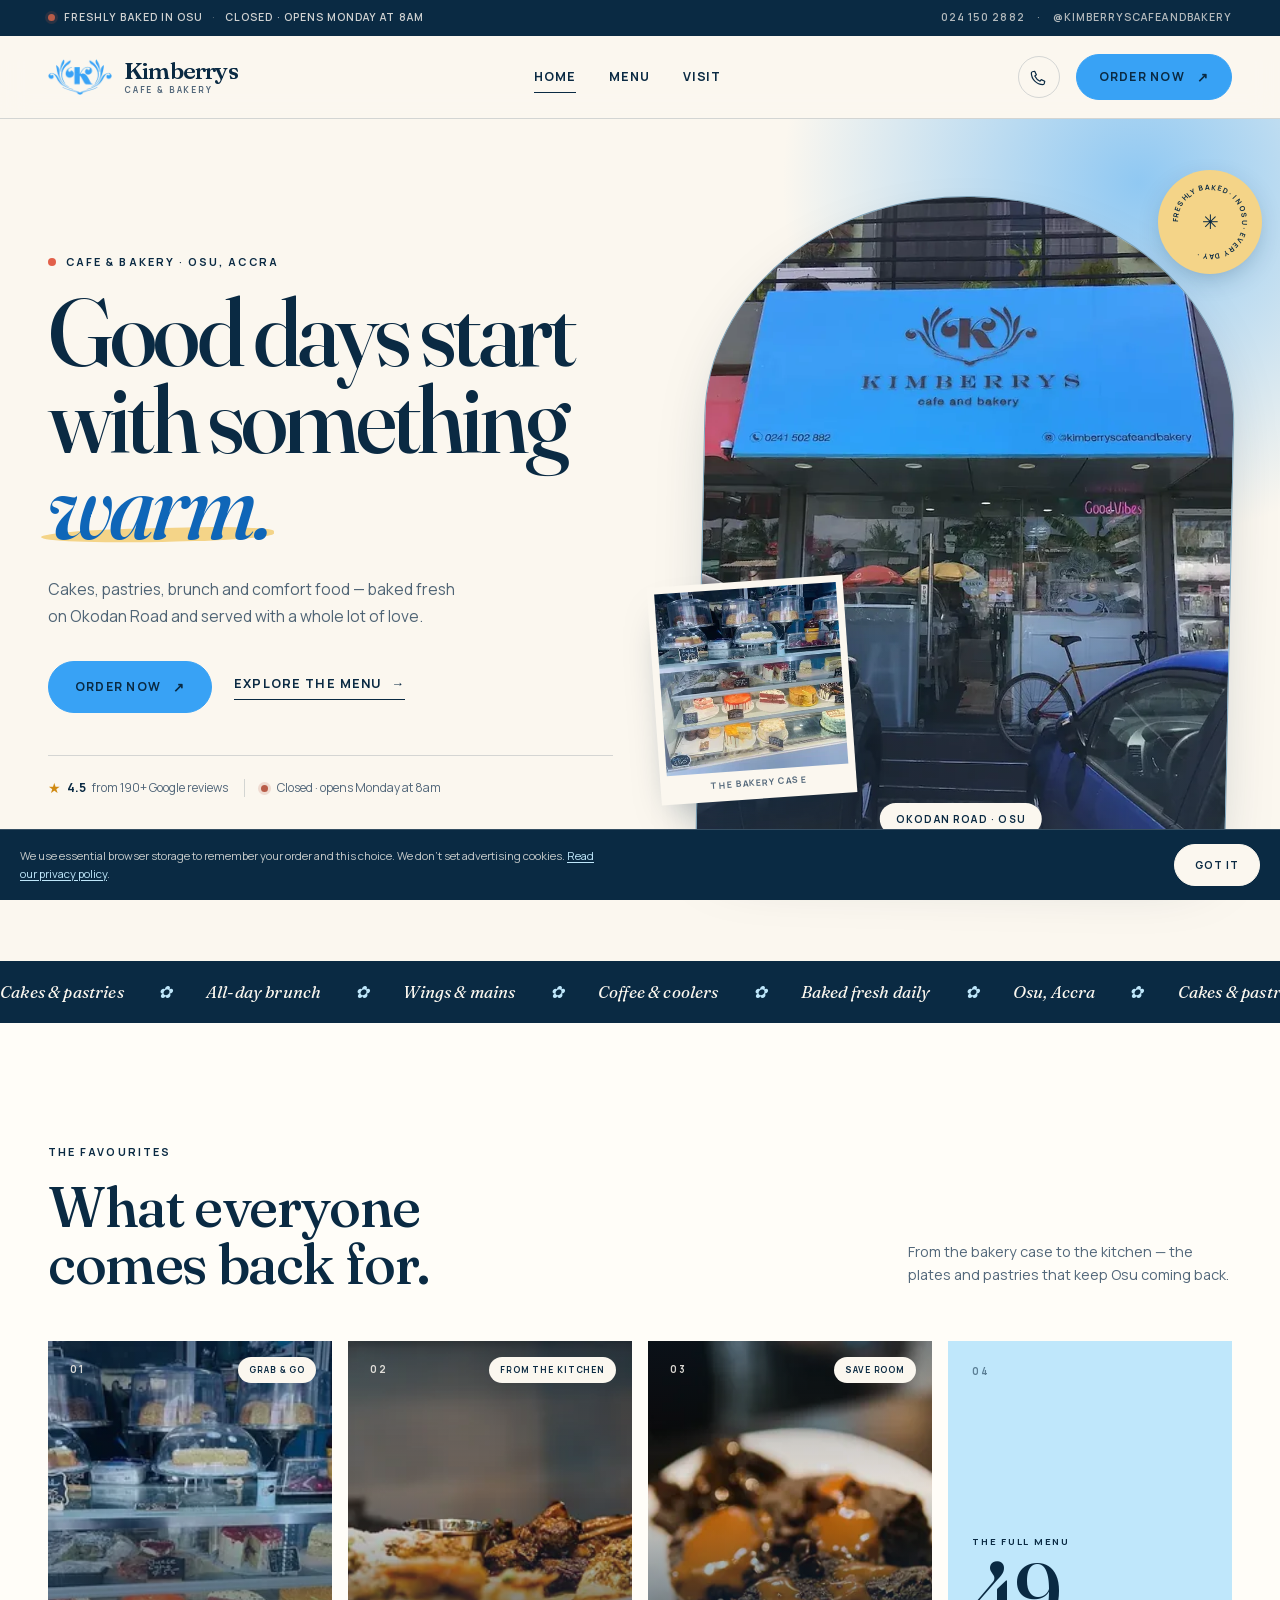
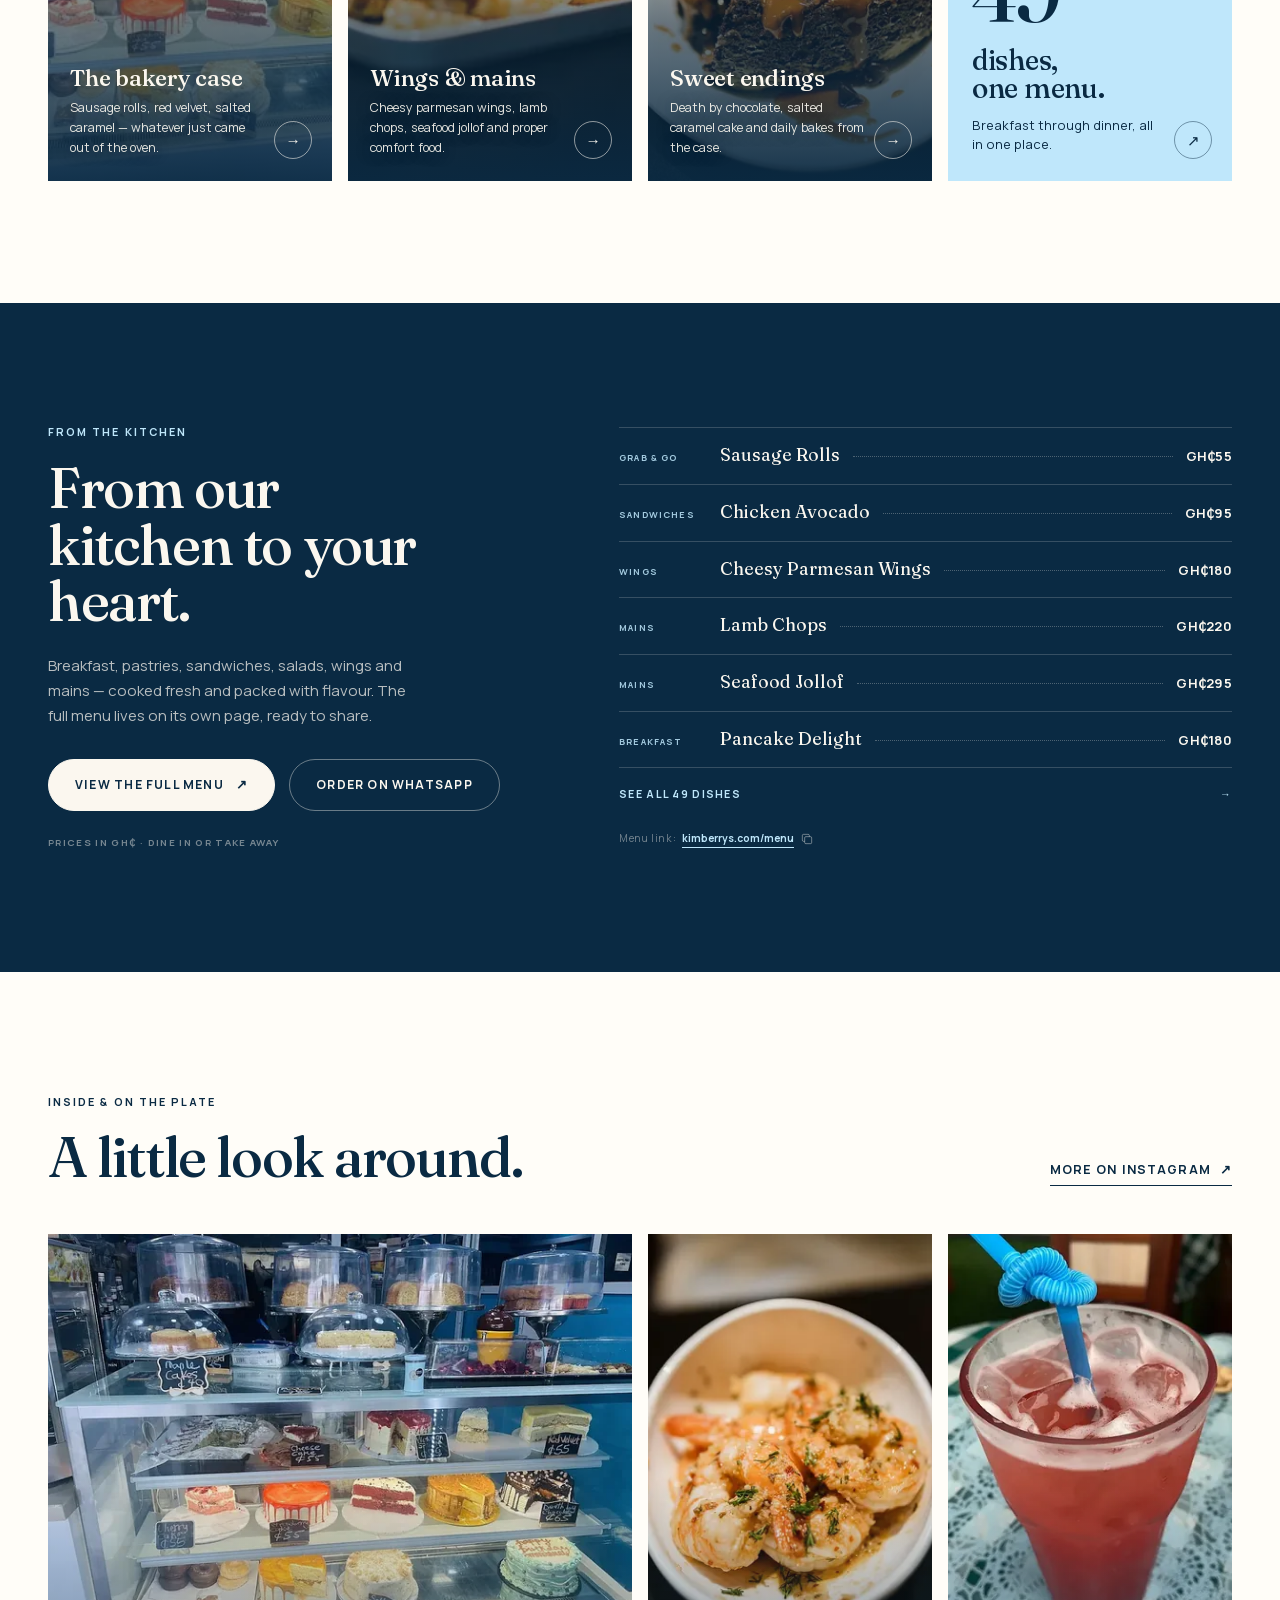
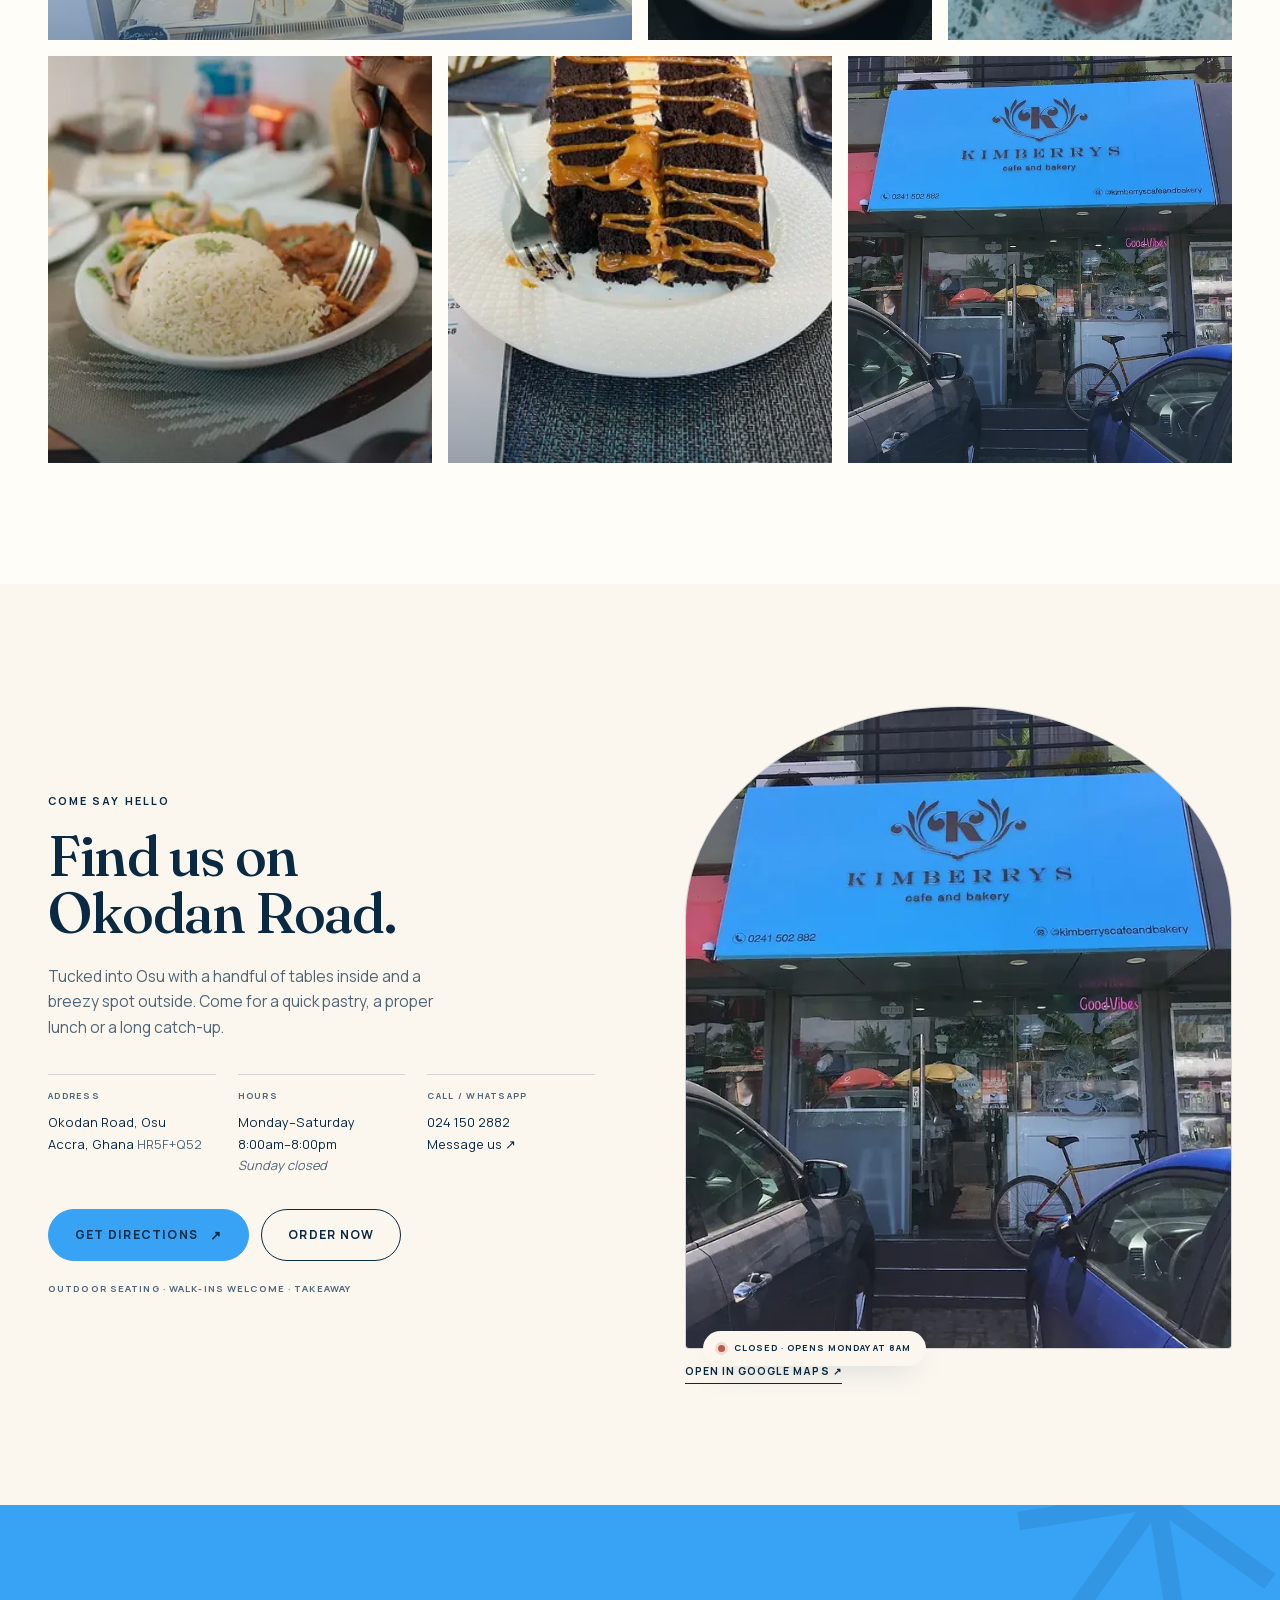
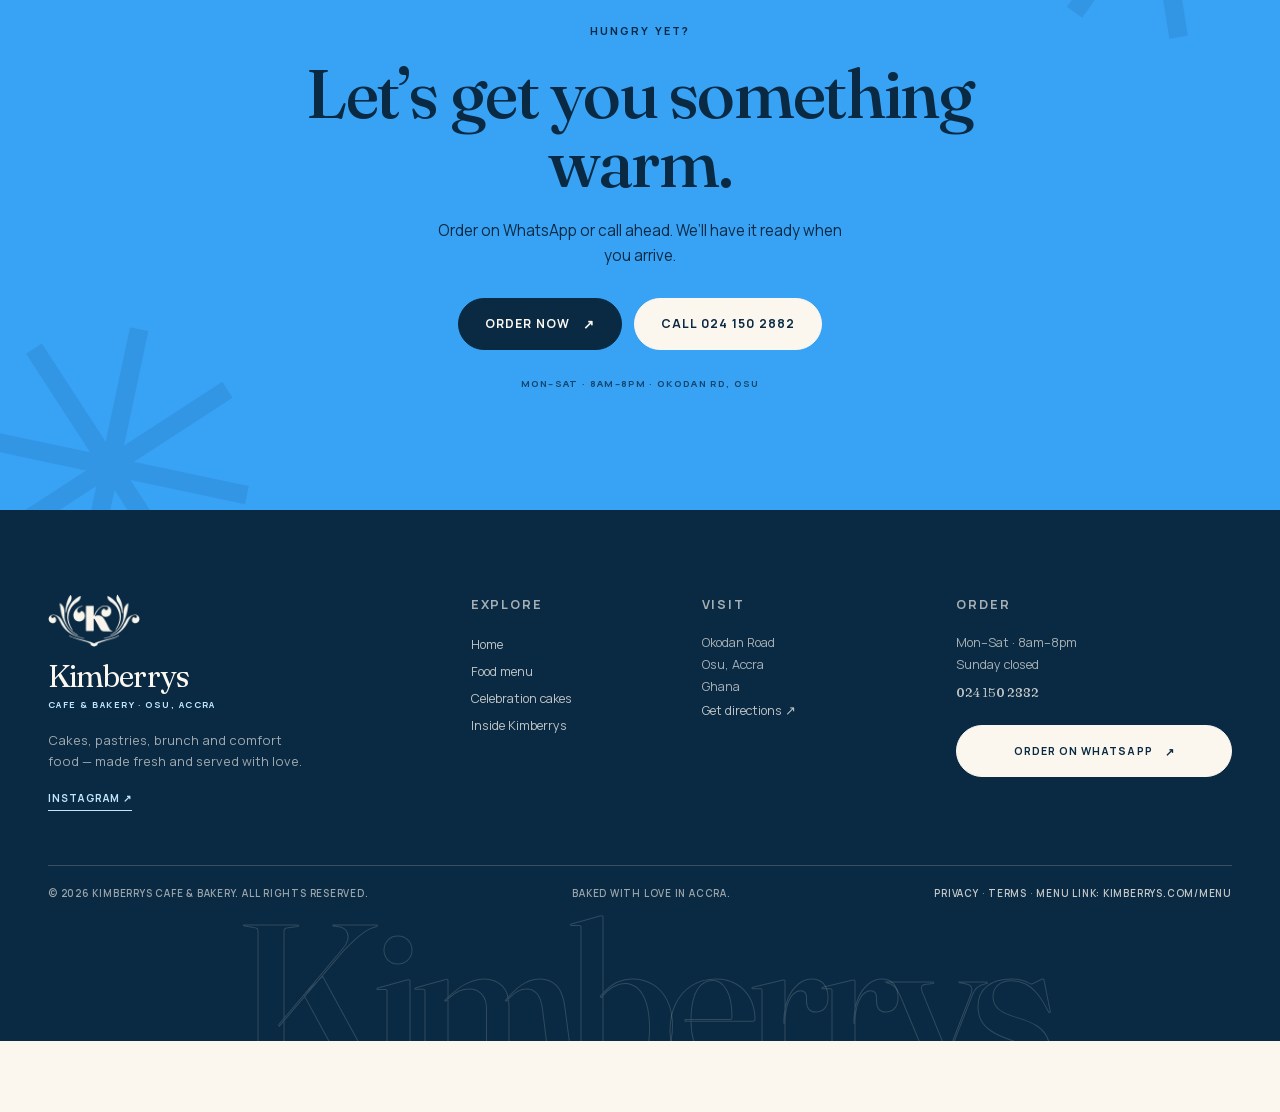
==== commit 3a3cf562: "Bump asset cache version so the new menu styles and script load" ====
--- a/index.html
+++ b/index.html
@@ -13,14 +13,14 @@
   <meta property="og:title" content="Kimberrys Cafe &amp; Bakery — Osu, Accra">
   <meta property="og:description" content="Good days start with something warm. Cakes, pastries, brunch and comfort food, made fresh in Osu.">
   <meta property="og:url" content="https://kimberrys.com/">
-  <meta property="og:image" content="https://kimberrys.com/assets/brand/og-cover.jpg?v=20261122e">
+  <meta property="og:image" content="https://kimberrys.com/assets/brand/og-cover.jpg?v=20261124a">
   <meta property="og:image:width" content="1200">
   <meta property="og:image:height" content="630">
   <meta property="og:locale" content="en_GH">
   <meta name="twitter:card" content="summary_large_image">
   <meta name="twitter:title" content="Kimberrys Cafe &amp; Bakery — Osu, Accra">
   <meta name="twitter:description" content="Good days start with something warm. Cakes, pastries, brunch and comfort food, made fresh in Osu.">
-  <meta name="twitter:image" content="https://kimberrys.com/assets/brand/og-cover.jpg?v=20261122e">
+  <meta name="twitter:image" content="https://kimberrys.com/assets/brand/og-cover.jpg?v=20261124a">
 
   <link rel="icon" href="assets/brand/favicon-32.png" sizes="32x32" type="image/png">
   <link rel="icon" href="assets/brand/favicon-16.png" sizes="16x16" type="image/png">
@@ -29,7 +29,7 @@
   <link rel="preload" href="assets/fonts/fraunces.woff2" as="font" type="font/woff2" crossorigin>
   <link rel="preload" href="assets/fonts/manrope.woff2" as="font" type="font/woff2" crossorigin>
   <link rel="preload" as="image" href="assets/img/storefront-640.webp" imagesrcset="assets/img/storefront-480.webp 480w, assets/img/storefront-640.webp 640w, assets/img/storefront-720.webp 720w, assets/img/storefront.webp 800w" imagesizes="(max-width: 600px) calc(100vw - 40px), (max-width: 1020px) 500px, 530px" fetchpriority="high">
-  <link rel="stylesheet" href="styles.css?v=20261122e">
+  <link rel="stylesheet" href="styles.css?v=20261124a">
   <script type="application/ld+json">
   {
     "@context": "https://schema.org",
@@ -41,7 +41,7 @@
     "url": "https://kimberrys.com/",
     "hasMenu": "https://kimberrys.com/menu",
     "image": [
-      "https://kimberrys.com/assets/brand/og-cover.jpg?v=20261122e",
+      "https://kimberrys.com/assets/brand/og-cover.jpg?v=20261124a",
       "https://kimberrys.com/assets/img/pastry-case-wide.webp",
       "https://kimberrys.com/assets/img/storefront.webp"
     ],
@@ -96,7 +96,7 @@
   <header class="site-header" data-header>
     <div class="wrap header__inner">
       <a class="brand" href="index.html">
-        <img class="brand__mark" src="assets/brand/logo-mark-blue-144.webp?v=20261122e" alt="" width="72" height="41">
+        <img class="brand__mark" src="assets/brand/logo-mark-blue-144.webp?v=20261124a" alt="" width="72" height="41">
         <span class="brand__text"><span class="brand__name">Kimberrys</span><span class="brand__sub">Cafe &amp; Bakery</span></span>
       </a>
       <nav class="main-nav" aria-label="Primary">
@@ -119,7 +119,7 @@
   <dialog class="nav-dialog" id="nav-dialog" aria-label="Mobile navigation">
     <div class="nav-dialog__head">
       <a class="brand" href="index.html" aria-label="Kimberrys home">
-        <img class="brand__mark" src="assets/brand/logo-mark-blue-144.webp?v=20261122e" alt="" width="72" height="41">
+        <img class="brand__mark" src="assets/brand/logo-mark-blue-144.webp?v=20261124a" alt="" width="72" height="41">
         <span class="brand__text"><span class="brand__name">Kimberrys</span><span class="brand__sub">Cafe &amp; Bakery</span></span>
       </a>
       <button class="nav-dialog__close" type="button" aria-label="Close navigation" data-nav-close>Close <span aria-hidden="true">×</span></button>
@@ -400,7 +400,7 @@
   <footer class="site-footer">
     <div class="wrap footer__top">
       <div class="footer__brand">
-        <img class="footer__mark" src="assets/brand/logo-mark-cream-192.webp?v=20261122e" alt="" width="150" height="86" loading="lazy">
+        <img class="footer__mark" src="assets/brand/logo-mark-cream-192.webp?v=20261124a" alt="" width="150" height="86" loading="lazy">
         <p class="footer__name">Kimberrys</p>
         <p class="footer__tag">Cafe &amp; Bakery · Osu, Accra</p>
         <p class="footer__blurb">Cakes, pastries, brunch and comfort food — made fresh and served with love.</p>
@@ -459,6 +459,6 @@
     </div>
   </div>
 
-  <script src="script.js?v=20261122e" defer></script>
+  <script src="script.js?v=20261124a" defer></script>
 </body>
 </html>
--- a/styles.css
+++ b/styles.css
@@ -55,7 +55,6 @@
 
 html {
   scroll-behavior: smooth;
-  scroll-padding-top: calc(var(--header-h) + 90px);
   -webkit-text-size-adjust: 100%;
 }
 
@@ -113,6 +112,12 @@
 }
 
 .section { padding: clamp(78px, 9.5vw, 132px) 0; }
+
+/* Keep in-page targets clear of the sticky header. Menu sections add the
+   height of their sticky category bar in their own rule below. */
+#main { scroll-margin-top: calc(var(--header-h) + 18px); }
+body.page-home #gallery,
+body.page-home #visit { scroll-margin-top: calc(var(--header-h) + 18px); }
 
 .visually-hidden {
   position: absolute !important;
@@ -1441,6 +1446,31 @@
 
 /* Celebration cakes */
 .menu-section--cakes { padding-bottom: clamp(28px, 4vw, 40px); }
+.cake-banner {
+  position: relative;
+  margin: 0 0 clamp(20px, 3vw, 30px);
+  overflow: hidden;
+  border-radius: 20px;
+  background: var(--aqua);
+}
+.cake-banner img {
+  width: 100%;
+  aspect-ratio: 16 / 7;
+  object-fit: cover;
+}
+.cake-banner figcaption {
+  position: absolute;
+  left: 18px;
+  bottom: 16px;
+  padding: 8px 14px;
+  border-radius: 999px;
+  background: var(--cream);
+  color: var(--ink);
+  font-size: 0.54rem;
+  font-weight: 700;
+  letter-spacing: 0.12em;
+  text-transform: uppercase;
+}
 .cake-menu { margin-top: clamp(24px, 3.6vw, 38px); }
 .cake-panels {
   display: grid;
@@ -2043,6 +2073,8 @@
   .fave-card__body p { max-width: 34ch; }
 
   .cake-panel { padding: 18px 15px; border-radius: 16px; }
+  .cake-banner img { aspect-ratio: 4 / 3; }
+  .cake-banner figcaption { left: 12px; bottom: 12px; font-size: 0.49rem; }
   .cake-panel__head { align-items: flex-start; flex-direction: column; gap: 8px; }
   .cake-panel__badge { align-self: flex-start; }
   .cake-table thead th { font-size: 0.46rem; letter-spacing: 0.05em; }
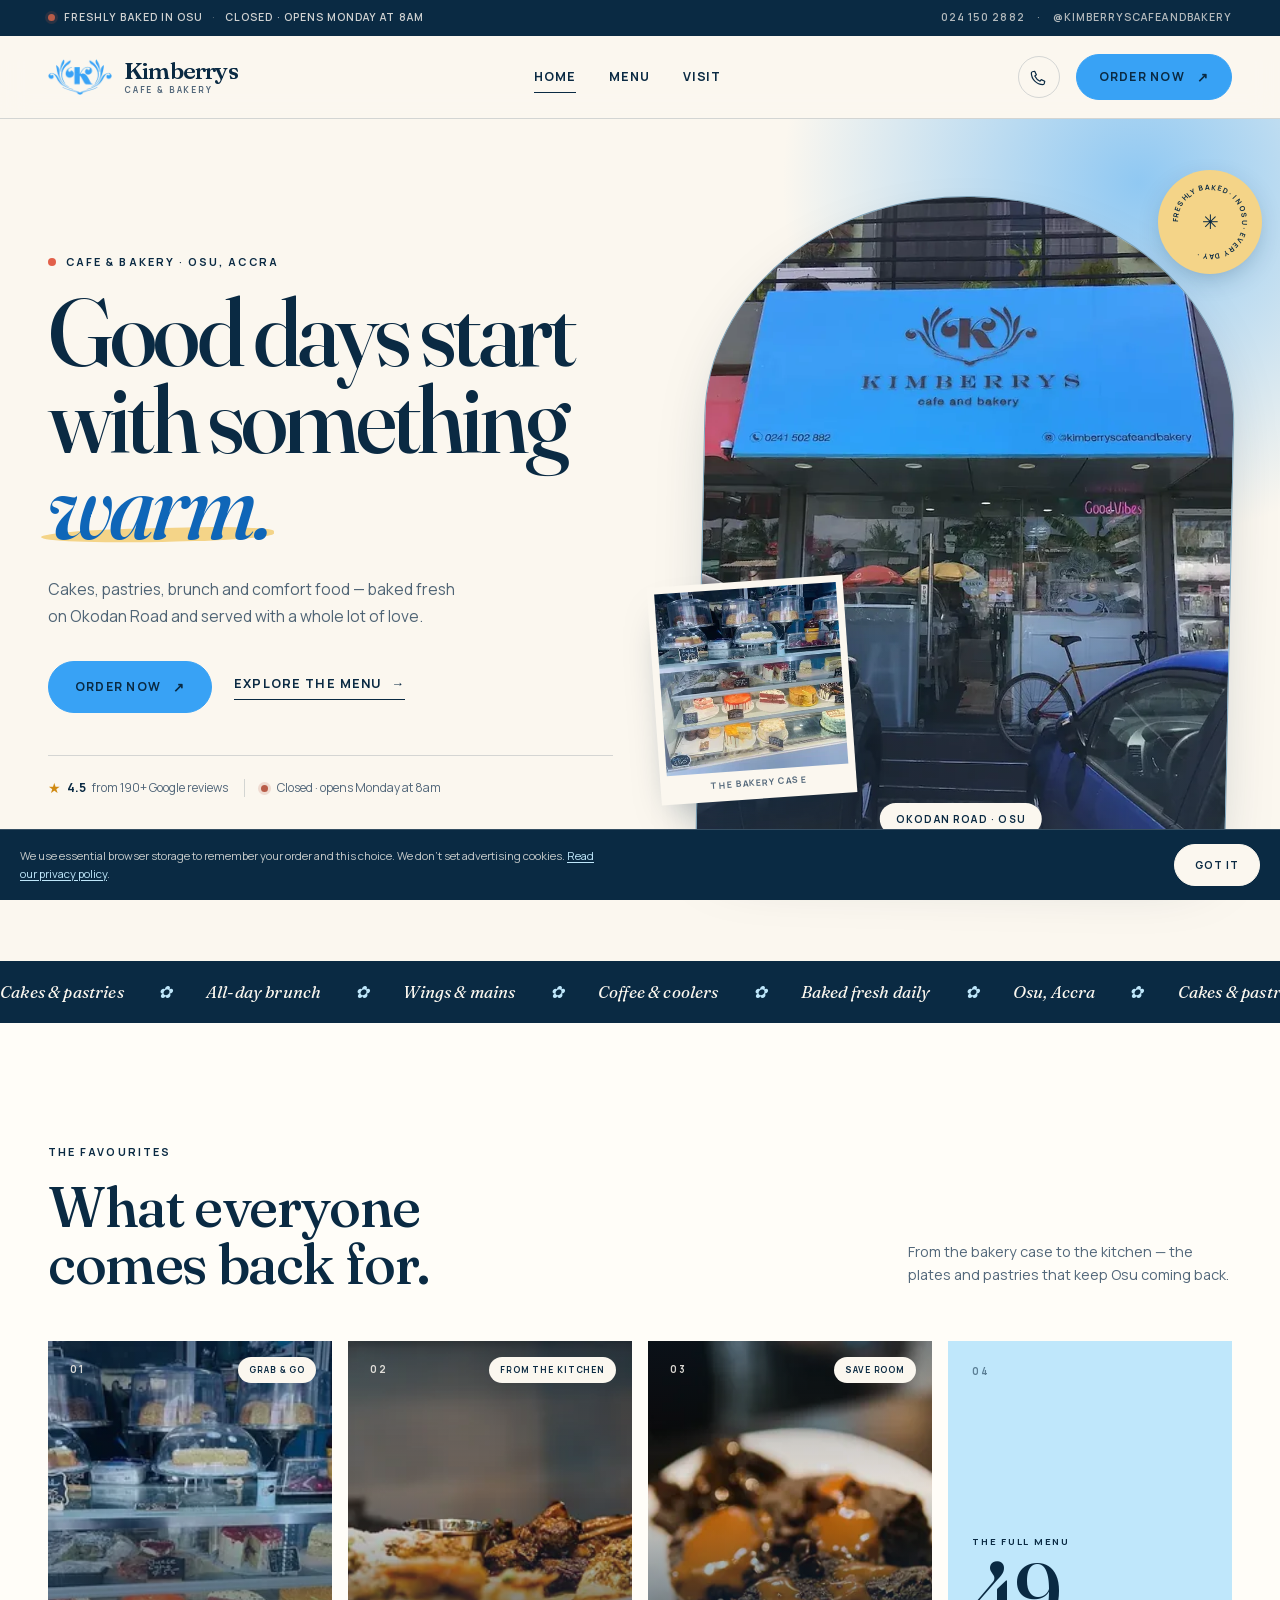
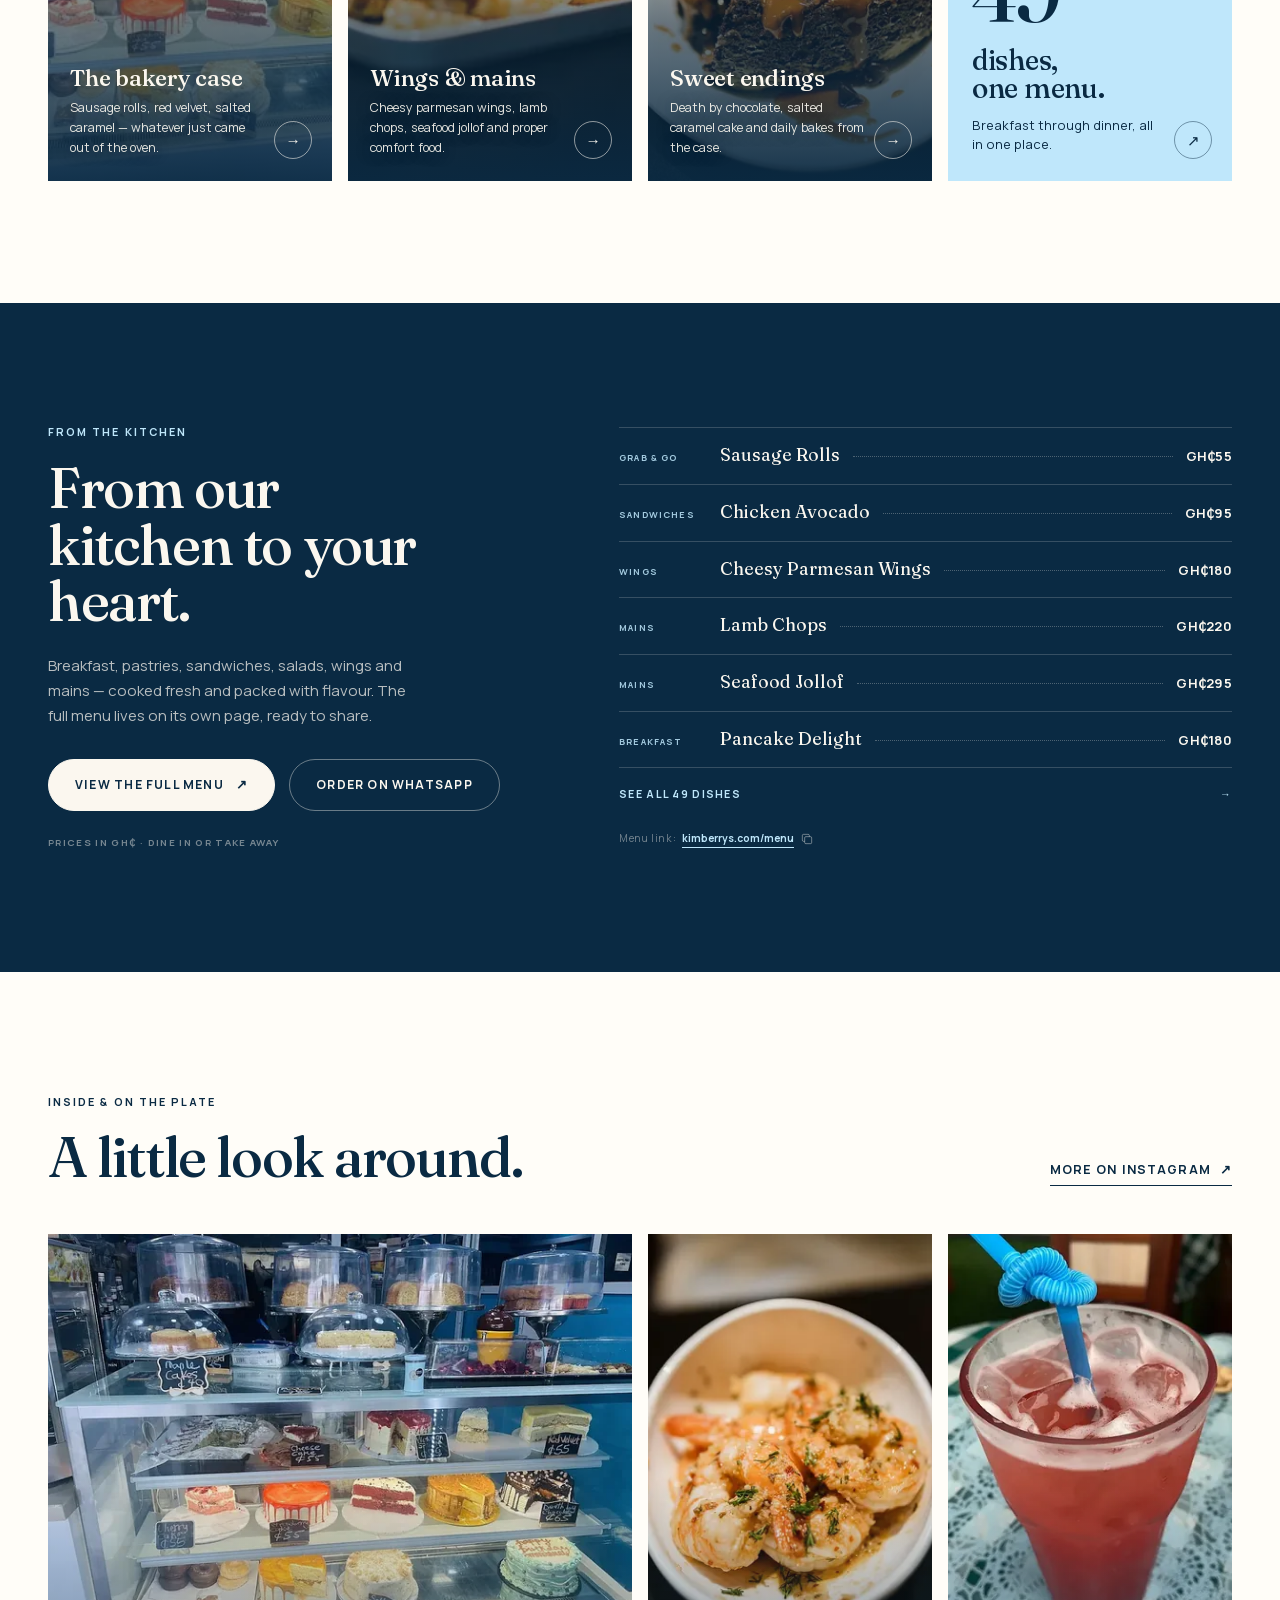
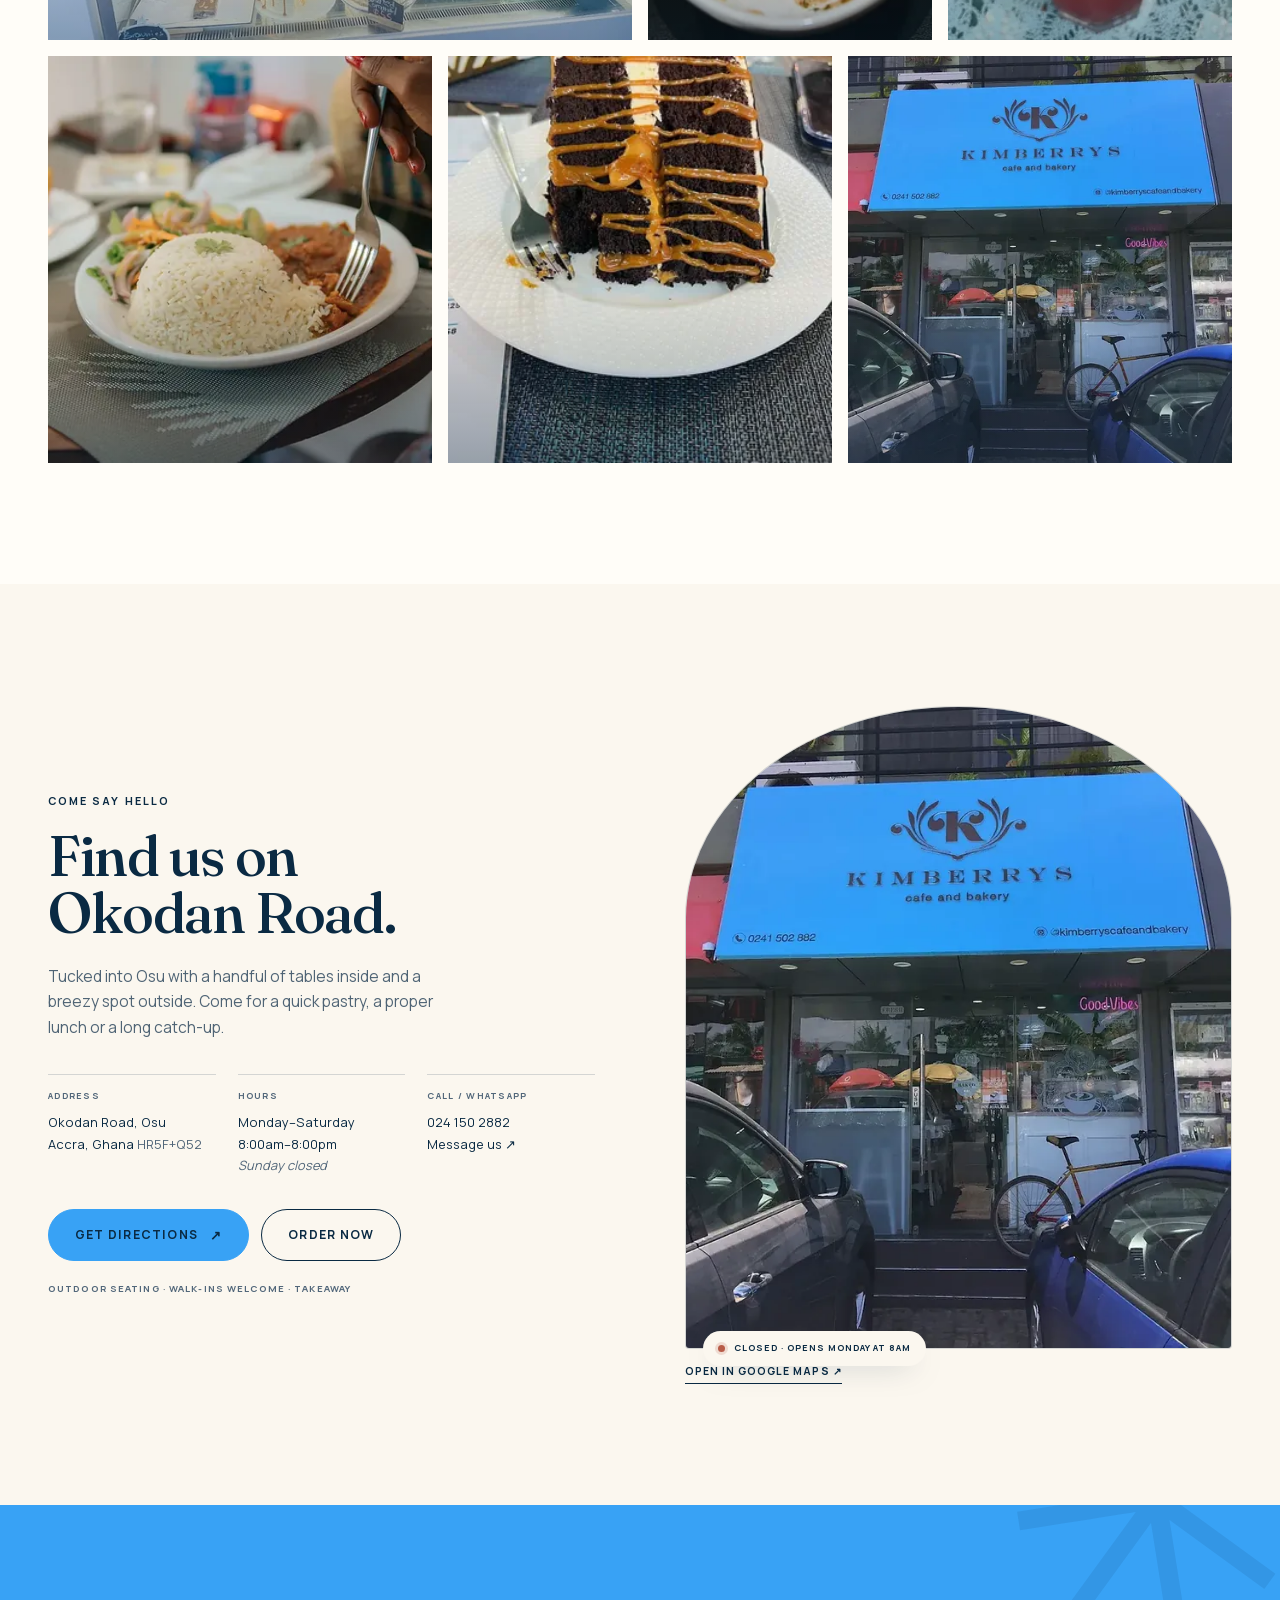
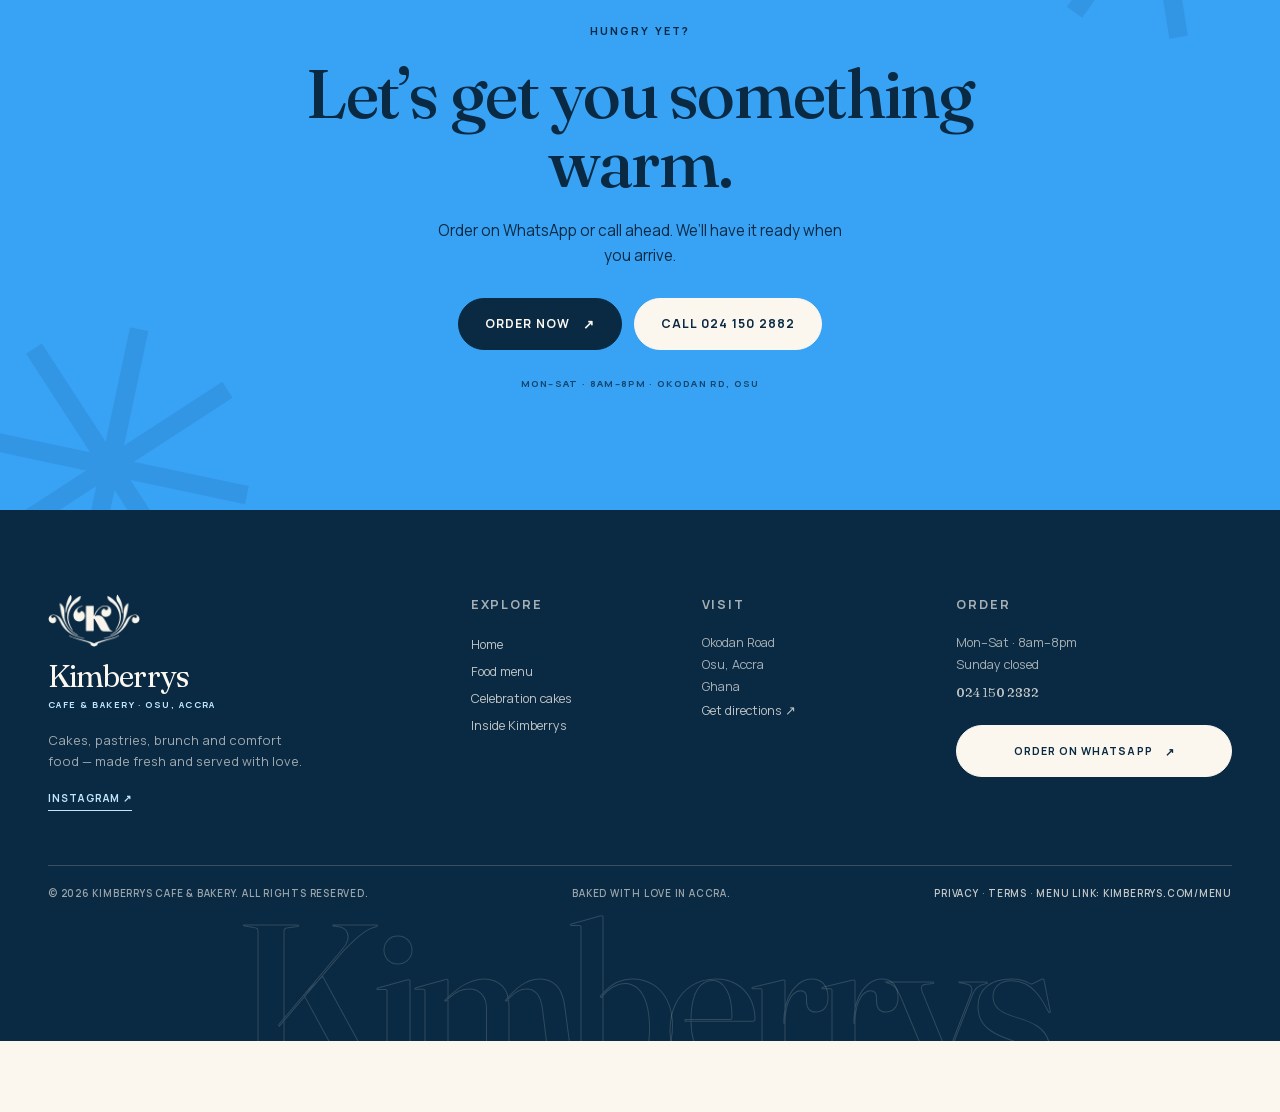
==== commit 50f306a4: "Keep menu tab jumps aligned when the hero changes height Re-align the requested section after the ca" ====
--- a/index.html
+++ b/index.html
@@ -13,14 +13,14 @@
   <meta property="og:title" content="Kimberrys Cafe &amp; Bakery — Osu, Accra">
   <meta property="og:description" content="Good days start with something warm. Cakes, pastries, brunch and comfort food, made fresh in Osu.">
   <meta property="og:url" content="https://kimberrys.com/">
-  <meta property="og:image" content="https://kimberrys.com/assets/brand/og-cover.jpg?v=20261124a">
+  <meta property="og:image" content="https://kimberrys.com/assets/brand/og-cover.jpg?v=20261124b">
   <meta property="og:image:width" content="1200">
   <meta property="og:image:height" content="630">
   <meta property="og:locale" content="en_GH">
   <meta name="twitter:card" content="summary_large_image">
   <meta name="twitter:title" content="Kimberrys Cafe &amp; Bakery — Osu, Accra">
   <meta name="twitter:description" content="Good days start with something warm. Cakes, pastries, brunch and comfort food, made fresh in Osu.">
-  <meta name="twitter:image" content="https://kimberrys.com/assets/brand/og-cover.jpg?v=20261124a">
+  <meta name="twitter:image" content="https://kimberrys.com/assets/brand/og-cover.jpg?v=20261124b">
 
   <link rel="icon" href="assets/brand/favicon-32.png" sizes="32x32" type="image/png">
   <link rel="icon" href="assets/brand/favicon-16.png" sizes="16x16" type="image/png">
@@ -29,7 +29,7 @@
   <link rel="preload" href="assets/fonts/fraunces.woff2" as="font" type="font/woff2" crossorigin>
   <link rel="preload" href="assets/fonts/manrope.woff2" as="font" type="font/woff2" crossorigin>
   <link rel="preload" as="image" href="assets/img/storefront-640.webp" imagesrcset="assets/img/storefront-480.webp 480w, assets/img/storefront-640.webp 640w, assets/img/storefront-720.webp 720w, assets/img/storefront.webp 800w" imagesizes="(max-width: 600px) calc(100vw - 40px), (max-width: 1020px) 500px, 530px" fetchpriority="high">
-  <link rel="stylesheet" href="styles.css?v=20261124a">
+  <link rel="stylesheet" href="styles.css?v=20261124b">
   <script type="application/ld+json">
   {
     "@context": "https://schema.org",
@@ -41,7 +41,7 @@
     "url": "https://kimberrys.com/",
     "hasMenu": "https://kimberrys.com/menu",
     "image": [
-      "https://kimberrys.com/assets/brand/og-cover.jpg?v=20261124a",
+      "https://kimberrys.com/assets/brand/og-cover.jpg?v=20261124b",
       "https://kimberrys.com/assets/img/pastry-case-wide.webp",
       "https://kimberrys.com/assets/img/storefront.webp"
     ],
@@ -96,7 +96,7 @@
   <header class="site-header" data-header>
     <div class="wrap header__inner">
       <a class="brand" href="index.html">
-        <img class="brand__mark" src="assets/brand/logo-mark-blue-144.webp?v=20261124a" alt="" width="72" height="41">
+        <img class="brand__mark" src="assets/brand/logo-mark-blue-144.webp?v=20261124b" alt="" width="72" height="41">
         <span class="brand__text"><span class="brand__name">Kimberrys</span><span class="brand__sub">Cafe &amp; Bakery</span></span>
       </a>
       <nav class="main-nav" aria-label="Primary">
@@ -119,7 +119,7 @@
   <dialog class="nav-dialog" id="nav-dialog" aria-label="Mobile navigation">
     <div class="nav-dialog__head">
       <a class="brand" href="index.html" aria-label="Kimberrys home">
-        <img class="brand__mark" src="assets/brand/logo-mark-blue-144.webp?v=20261124a" alt="" width="72" height="41">
+        <img class="brand__mark" src="assets/brand/logo-mark-blue-144.webp?v=20261124b" alt="" width="72" height="41">
         <span class="brand__text"><span class="brand__name">Kimberrys</span><span class="brand__sub">Cafe &amp; Bakery</span></span>
       </a>
       <button class="nav-dialog__close" type="button" aria-label="Close navigation" data-nav-close>Close <span aria-hidden="true">×</span></button>
@@ -400,7 +400,7 @@
   <footer class="site-footer">
     <div class="wrap footer__top">
       <div class="footer__brand">
-        <img class="footer__mark" src="assets/brand/logo-mark-cream-192.webp?v=20261124a" alt="" width="150" height="86" loading="lazy">
+        <img class="footer__mark" src="assets/brand/logo-mark-cream-192.webp?v=20261124b" alt="" width="150" height="86" loading="lazy">
         <p class="footer__name">Kimberrys</p>
         <p class="footer__tag">Cafe &amp; Bakery · Osu, Accra</p>
         <p class="footer__blurb">Cakes, pastries, brunch and comfort food — made fresh and served with love.</p>
@@ -459,6 +459,6 @@
     </div>
   </div>
 
-  <script src="script.js?v=20261124a" defer></script>
+  <script src="script.js?v=20261124b" defer></script>
 </body>
 </html>
